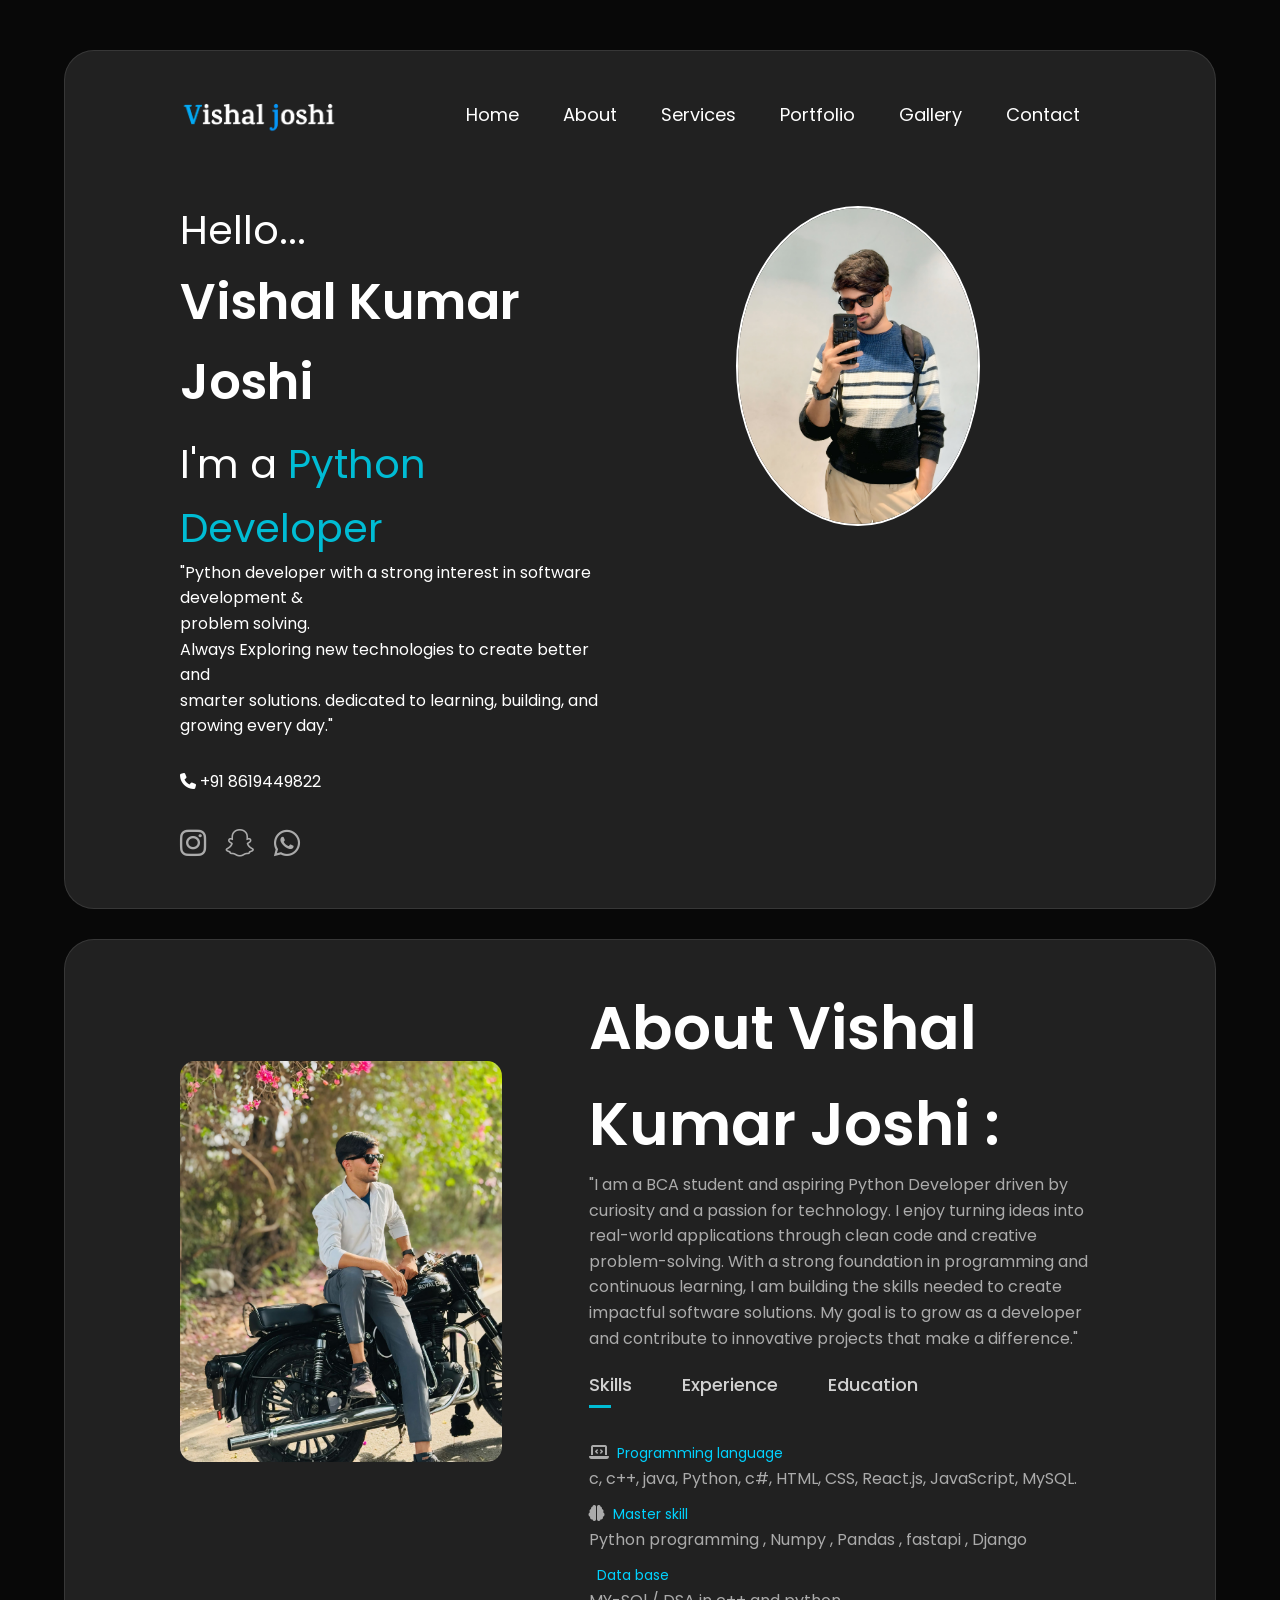
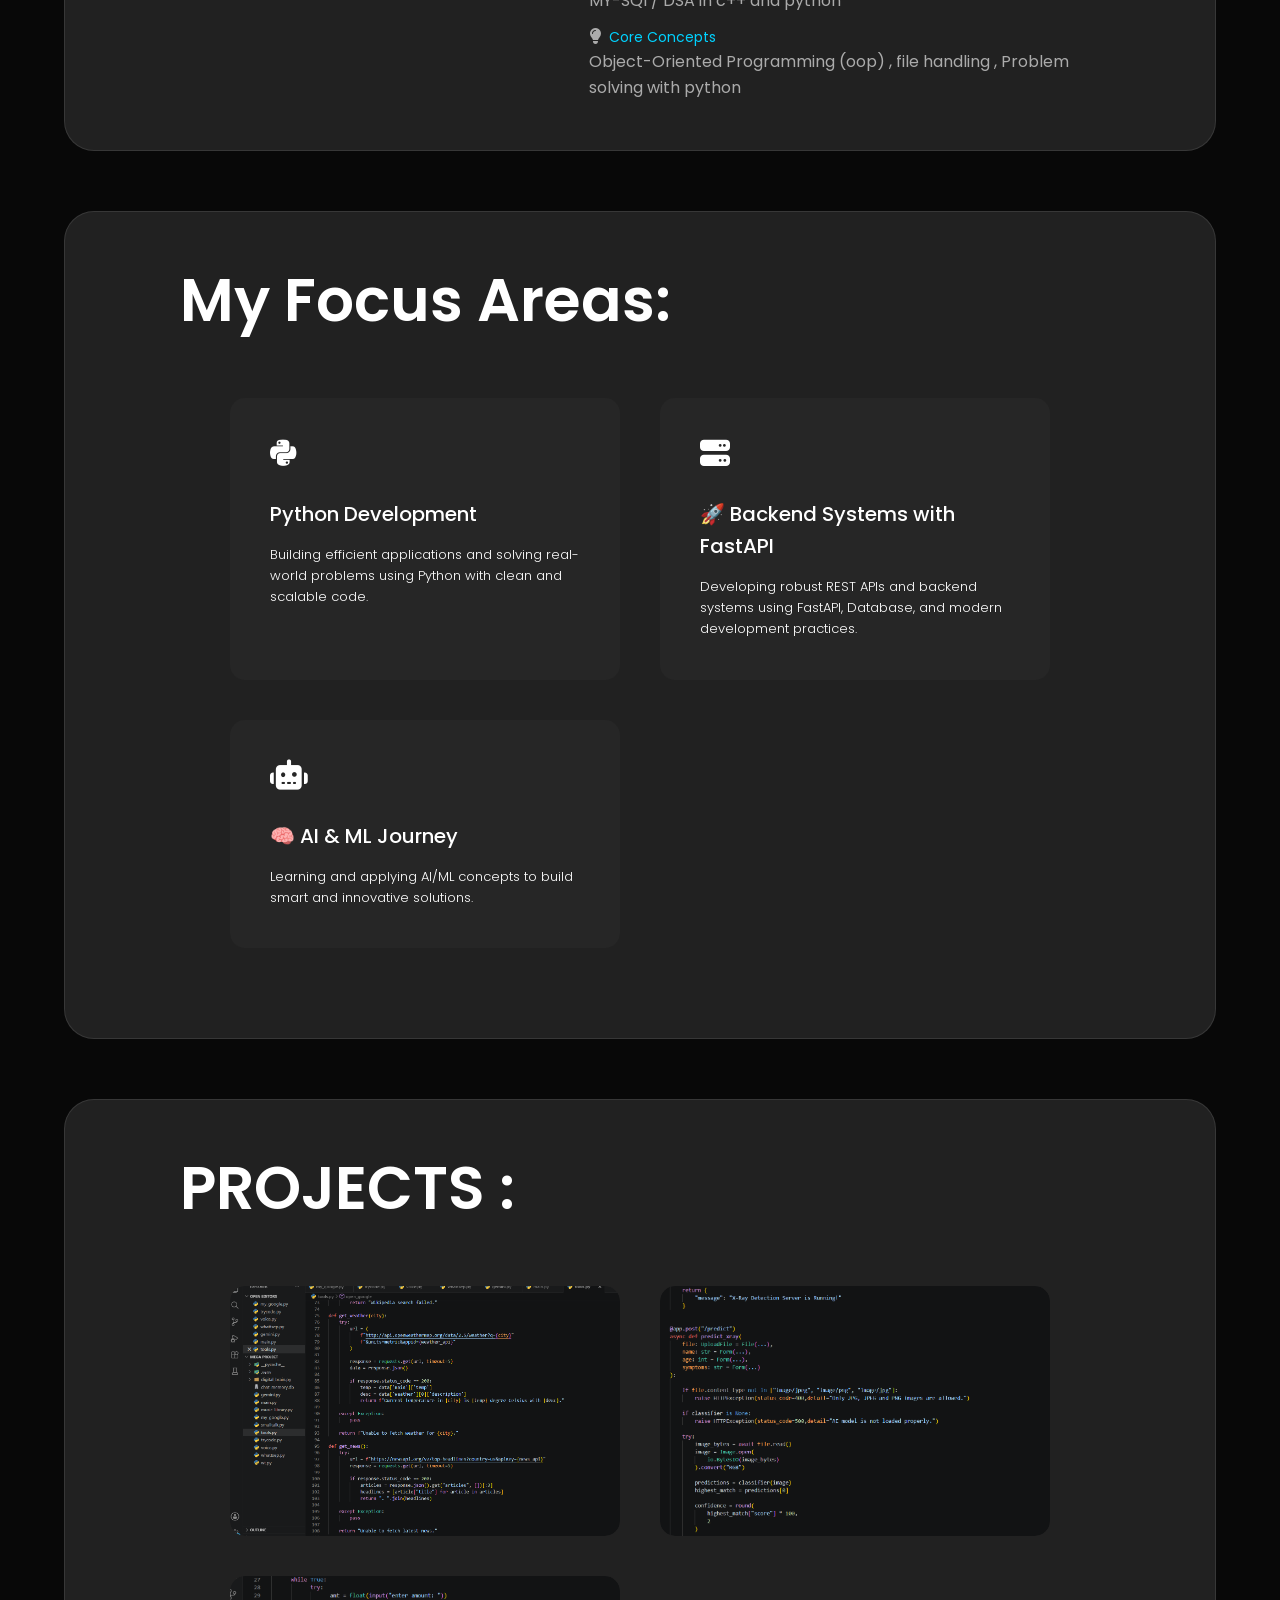
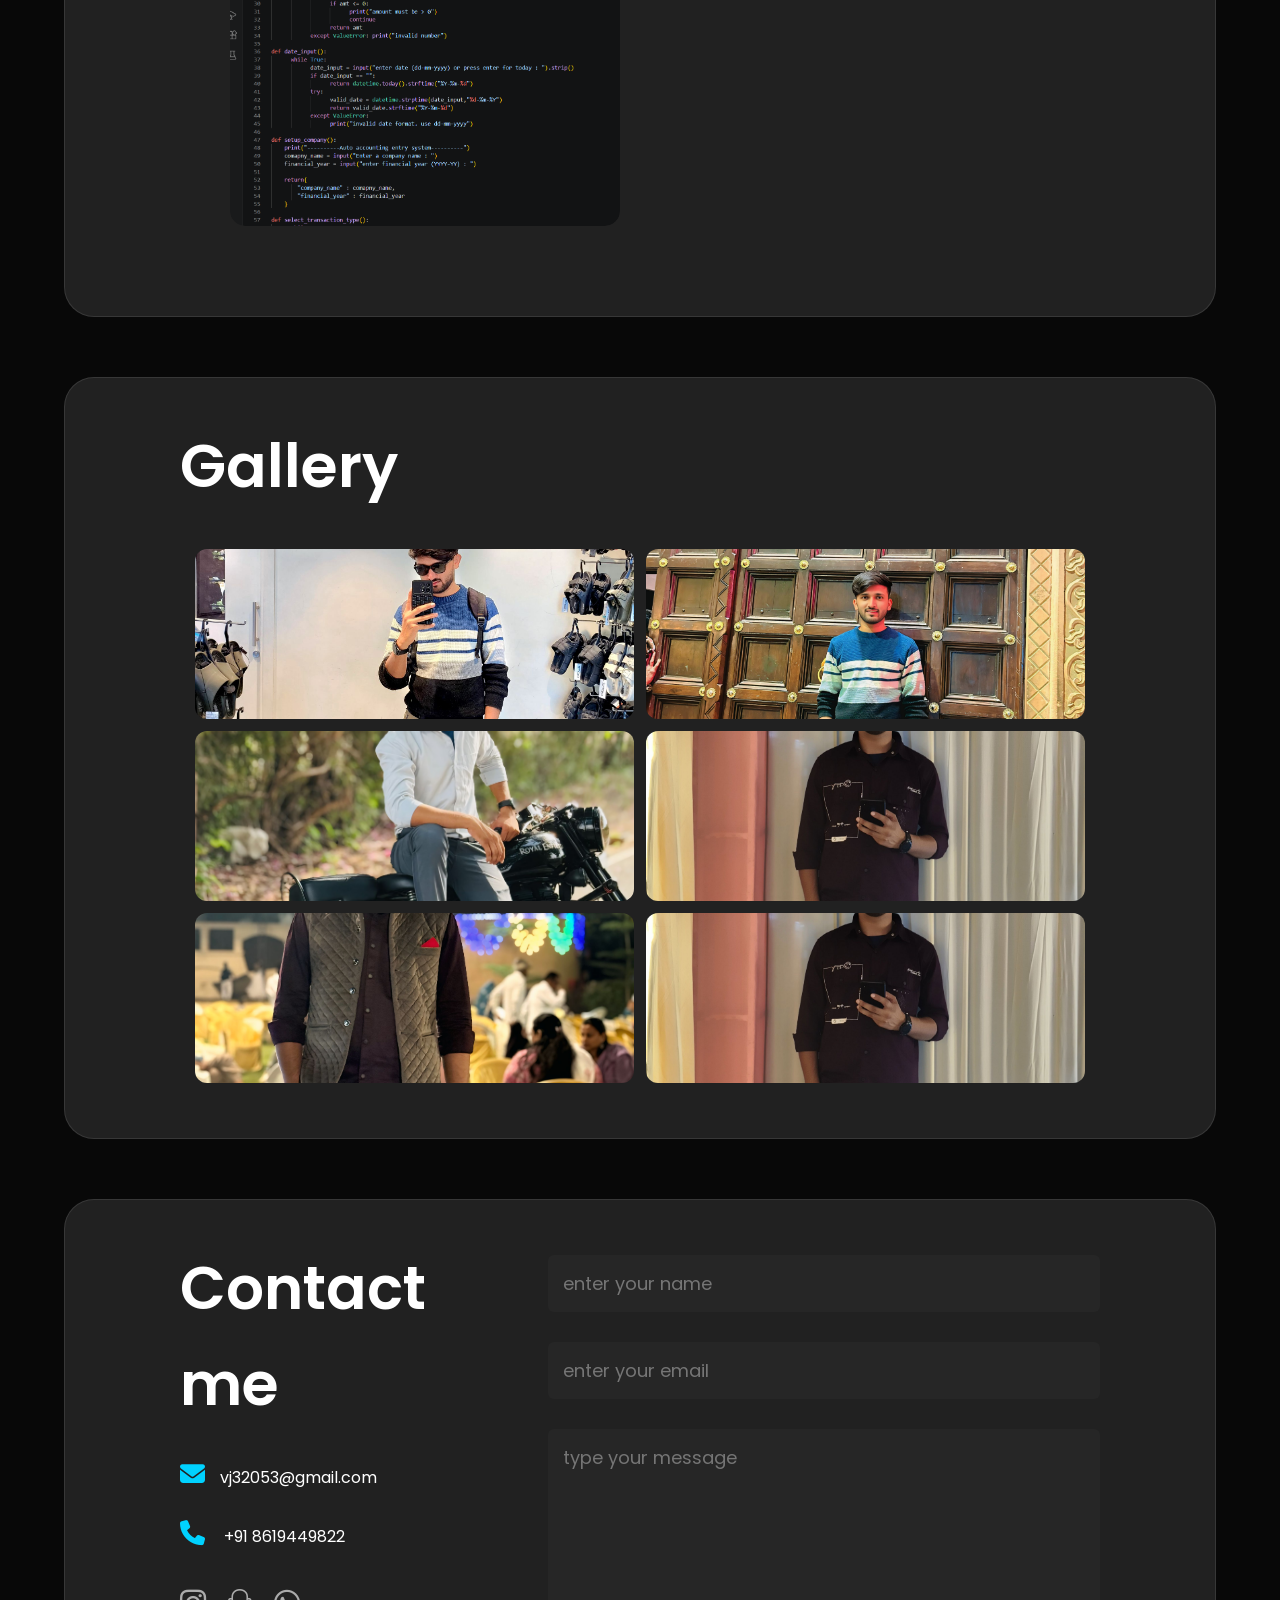
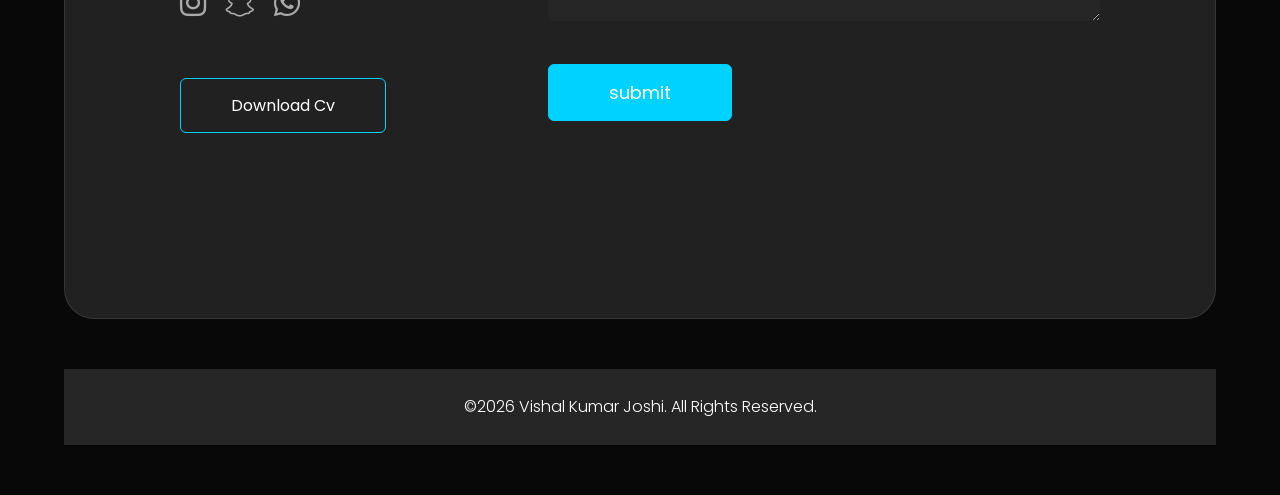
==== index.html @ 7593431d "Project ditails  improve" ====
<!DOCTYPE html>
<html lang="en">
<head>
    <meta charset="UTF-8">
    <meta name="viewport" content="width=device-width, initial-scale=1.0">
    <meta name="description" content="Vishal Kumar Joshi is a BCA student and Python Developer building projects with Python, FastAPI, databases and exploring AI/ML. Explore his portfolio, skills and projects.">
    <meta property="og:title" content="Vishal Kumar Joshi | Python Developer & AI/ML Enthusiast">
    <meta property="og:description" content="Explore Vishal Kumar Joshi's portfolio, projects, skills and journey as a Python Developer and AI/ML enthusiast.">
    <meta property="og:type" content="website">
    <meta name="robots" content="index, follow">
    <meta property="og:url" content="https://vishal-kumar-joshi.github.io/portfolio/">
    <meta property="og:image" content="https://vishal-kumar-joshi.github.io/portfolio/assets/vishal.jpg">
    <title>Vishal Kumar Joshi | Python Developer & AI/ML Enthusiast</title>
    <link rel="canonical" href="https://vishal-kumar-joshi.github.io/portfolio/">
    <link rel="stylesheet" href="style.css">
    <link href="https://fonts.googleapis.com/css2?family=Poppins:wght@500;600;700&family=Inter:wght@400;500&display=swap" rel="stylesheet">
    <link rel="stylesheet" href="https://cdnjs.cloudflare.com/ajax/libs/font-awesome/6.5.0/css/all.min.css">
    <script type="application/ld+json">
    {
      "@context": "https://schema.org",
      "@type": "Person",
      "name": "Vishal Kumar Joshi",
      "url": "https://vishal-kumar-joshi.github.io/portfolio/",
      "jobTitle": "Python Developer",
      "description": "BCA student and Python Developer exploring FastAPI, AI and Machine Learning."
    }
</script>

</head>
<body>
   <header id="header">
    <div class="container">
        <nav>
            <img src="assets/20260108_140149.png" alt="navbar-logo" class="logo">
            <ul class="sidemenu" id="sidemenu">
                <li><a href="#header" onclick="closeMenu()">Home</a></li>
                <li><a href="#about" onclick="closeMenu()">About</a></li>
                <li><a href="#services" onclick="closeMenu()">Services</a></li>
                <li><a href="#portfolio" onclick="closeMenu()">Portfolio</a></li>
                <li><a href="#gallery" onclick="closeMenu()">Gallery</a></li>
                <li><a href="#contact" onclick="closeMenu()">Contact</a></li>
                 <i class="fas fa-times close-icon" onclick="closeMenu()"></i>
            </ul>
            <i class="fas fa-bars menu-icon" onclick="openMenu()"></i>
           
        </nav>
    <div class="header-content">
        <div class="header-text">
            <h6>Hello...</h6>
            <h1>Vishal Kumar Joshi</h1>
            <h6>I'm a <span>Python Developer</span></h6>
            <p>"Python developer with a strong interest in software development & <br> problem solving.<br> 
                Always Exploring new technologies to create better and <br>smarter solutions. dedicated to learning, building, and growing every day."</p>
            <div class="social-icons">
                <p><i class="fa-solid fa-phone" aria-hidden="true"></i> +91 8619449822</p><br>
                     <a href="https://www.instagram.com/vishal_joshi_uthnol_09?igsh=MXd6MDZmZTY3MmpyOQ==" aria-label="Visit Vishal's Instagram">
                          <i class="fa-brands fa-instagram" aria-hidden="true"></i>
                     </a>
                     <a href="https://www.snapchat.com/add/vishal_joshi577?share_id=k21rmNCcHyQ&locale=en-IN" aria-label="Add Vishal on Snapchat">
                            <i class="fa-brands fa-snapchat" aria-hidden="true"></i>
                    </a>

                    <a href="https://wa.me/918619449822" aria-label="Message Vishal on WhatsApp">
                            <i class="fa-brands fa-whatsapp" aria-hidden="true"></i>
                    </a>
                </div>  
        </div>
        <div class="profile-photo">
             <img src="assets/vishal.jpg" alt="Vishal Kumar Joshi - Python Developer">
        </div>
    </div>
    
    </div>
   </header>


<!-- about section -->
<main>
 <div id="about">
    <div class="container">
        <div class="row">
            <div class="about-col-1">
                <img src="assets/1749144892959.jpg" alt="Vishal kumar joshi" >
            </div>
            <div class="about-col-2">
                <h2 class="sub-title">About Vishal Kumar Joshi : </h2>
                <p>"I am a BCA student and aspiring Python Developer driven by curiosity and a passion for technology. I enjoy turning ideas into real-world applications through clean code and creative problem-solving. With a strong foundation in programming and continuous learning, I am building the skills needed to create impactful software solutions. My goal is to grow as a developer and contribute to innovative projects that make a difference."</p>
                <div class="tab-titles">
                            <p class="tab-links active-link" onclick="opentab('skills', this)">Skills</p>
                            <p class="tab-links" onclick="opentab('experience', this)">Experience</p>
                            <p class="tab-links" onclick="opentab('education', this)">Education</p>
                </div>
                    <div class="tab-contents active-tab" id="skills">
                        <ul>
                            <li><i class="fa-solid fa-laptop-code"></i> &nbsp;<span>Programming language</span><br>c, c++, java, Python, c#, HTML, CSS, React.js, JavaScript, MySQL.</li>
                            <li><i class="fa-solid fa-brain"></i> &nbsp;<span>Master skill</span><br>Python programming , Numpy , Pandas , fastapi , Django </li>
                            <li><i class="fa-solid fa-Database"></i> &nbsp;<span>Data base</span><br>MY-SQl / DSA in c++ and python</li>
                            <li><i class="fa-solid fa-lightbulb"></i> &nbsp;<span>Core Concepts</span><br>Object-Oriented Programming (oop) , file handling , Problem solving with python</li>
                        </ul>
                    </div>
                    <div class="tab-contents" id="experience">
                        <ul>
                            <li><i class="fa-solid fa-graduation-cap"></i> &nbsp;<span>Fresher</span><br>As a student, I have built several personal projects including: <br><i class="fa-solid fa-caret-right"></i> voice assistant <br>
                                <i class="fa-solid fa-caret-right"></i> Atm system 
                                <br> <i class="fa-solid fa-caret-right"></i> to-do-list system 
                                <br><i class="fa-solid fa-caret-right"></i> pneumonia detection system 
                                <br><i class="fa-solid fa-caret-right"></i>  number chasing game 
                                <br><i class="fa-solid fa-caret-right"></i> sneak_water_gun_game 
                                <br><i class="fa-solid fa-caret-right"></i> monthly expenses calculate system 
                                <br><i class="fa-solid fa-caret-right"></i> Auto Business Accounting System 
                                <br>and more.</li>
                        </ul>
                    </div>
                    <div class="tab-contents" id="education">
                        <ul>
                            <li><i class="fa-solid fa-user-graduate"></i>&nbsp;<span>12th</span><br>Rajasthan Board of Secondary Education, ajmer</li>
                            <li><i class="fa-solid fa-graduation-cap"></i> &nbsp;<span>Graduation</span><br>Mohanlal sukhadiya university, Udaipur</li>
                            <li><i class="fa-solid fa-medal"></i> &nbsp;<span>Rajasthan State Certificate in Information Technology</span><br>vardhman mahaveer open university, Cota</li>
                        </ul>
                    </div>
            </div>
        </div>
    </div>
 </div>

 <!-- services section -->

 <div id="services">
    <div class="container">
        <h2 class="sub-title">My Focus Areas: </h2>
        <div class="services-list">
            <div>
                <i class="fa-brands fa-python"></i>
                <h2>Python Development</h2>
                <p>
                   Building efficient applications and solving real-world problems using Python with clean and scalable code.
                </p>
            </div>
             <div>
                <i class="fa-solid fa-server"></i>
                <h2>🚀 Backend Systems with FastAPI</h2>
                <p>
                   Developing robust REST APIs and backend systems using FastAPI, Database, and modern development practices.
                </p>
            </div>
            <div>
                <i class="fa-solid fa-robot"></i>
                <h2>🧠 AI & ML Journey</h2>
                <p>
                  Learning and applying AI/ML concepts to build smart and innovative solutions.
                </p>
            </div>

        </div>
    </div>
 </div>


 <!-- portfolio section -->
  <div id="portfolio">
    <div class="container">
        <h2 class="sub-title">PROJECTS : </h2>
        <div class="worklist">
            <div class="work">
                <img src="assets/python-voice-assistent-project.png" alt="Vishal Kumar Joshi Python voice assistant project">
                <div class="layer">
                    <h3>Voice Assistant</h3>
                    <p>A smart Python assistant that uses voice commands,TTS, and automation to control tasks.<br>for more Info. contact me.</p>
                    <a href="#contact"><i class="fa-solid fa-external-link-alt"></i></a>
                </div>
            </div>
            <div class="work">
                <img src="assets/pneumonia detection system.png" alt="Vishal Kumar Joshi Python pneumonia detection system project">
                <div class="layer">
                    <h3>pneumonia detection system</h3>
                    <p>Backend:Python,FastAPI,SQL and Hugging Face Transformers etc.<br>for more Info. contact me.</p>
                    <a href="#contact"><i class="fa-solid fa-external-link-alt"></i></a>
                </div>
            </div>
             <div class="work">
                <img src="assets/auto-accounting-project.png" alt="Vishal Kumar Joshi Python AUTO-ACCOUNTING project" >
                <div class="layer">
                    <h3>AUTO-ACCOUNTING</h3>
                    <p>using core python concepts and logic project based on Tally ERP 9 <br>for more info. contact me.</p>
                    <a href="#contact"><i class="fa-solid fa-external-link-alt"></i></a>
                </div>
            </div>
        </div>
    </div>
  </div>

  <!-- gallery section -->

 <div id="gallery">
    <div class="container gallery-container swiper">
        <h2 class="sub-title">Gallery</h2>
         <div class="photo-section">
            <div class="photo-grid">
                <img src="assets/1741261045578.jpg" alt="Vishal Kumar Joshi personal photo 1" onclick="openImg(this.src, 0)" loading="lazy">
                <img src="assets/1741543789083.jpg" alt="Vishal Kumar Joshi personal photo 2" onclick="openImg(this.src, 1)" loading="lazy">
                <img src="assets/1749144892959.jpg" alt="Vishal Kumar Joshi personal photo 3" onclick="openImg(this.src, 2)" loading="lazy">
                <img src="assets/vi.jpg" alt="Vishal Kumar Joshi personal photo 4" onclick="openImg(this.src, 3)" loading="lazy">
                <img src="assets/v.jpg" alt="Vishal Kumar Joshi personal photo 5" onclick="openImg(this.src, 4)" loading="lazy">
                <img src="assets/vi.jpg" alt="Vishal Kumar Joshi personal photo 6" onclick="openImg(this.src, 5)" loading="lazy">
            </div>
            </div>
        <div class="fullscreen" id="fullscreen">
            <span class="close" onclick="closeImg()">&times;</span>
            <button class="prev" onclick="changeSlide(-1)">&#10094;</button>
            <img id="fullImg" alt="Fullscreen view of selected image">
            <button class="next" onclick="changeSlide(1)">&#10095;</button>
        </div> 
    </div>
 </div>

  <!-- contact section -->

  <div id="contact">
    <div class="container">
        <div class="row">
            <div class="contact-left">
                <h2 class="sub-title">Contact me</h2>
                <p><i class="fa-solid fa-envelope" aria-hidden="true"></i>vj32053@gmail.com</p>
                <p><i class="fa-solid fa-phone" aria-hidden="true"></i> +91 8619449822</p>
                <div class="social-icons">
                     <a href="https://www.instagram.com/vishal_joshi_uthnol?igsh=MXd6MDZmZTY3MmpyOQ==" aria-label="Visit Vishal's Instagram">
                          <i class="fa-brands fa-instagram" aria-hidden="true"></i>
                     </a>
                     <a href="https://www.snapchat.com/add/vishal_joshi577?share_id=k21rmNCcHyQ&locale=en-IN" aria-label="Add Vishal on Snapchat">
                            <i class="fa-brands fa-snapchat" aria-hidden="true"></i>
                    </a>

                    <a href="https://wa.me/918619449822" aria-label="Message Vishal on WhatsApp">
                            <i class="fa-brands fa-whatsapp" aria-hidden="true"></i>
                    </a>
                </div>
                <a href="assets/Professional Modern CV Resume (1).pdf" download class="btn btn2">Download Cv</a>
            </div>
            <div class="contact-right">
                <form  name="submit-to-google-sheet">
                    <input type="text" name="Name" placeholder="enter your name" required>
                    <input type="email" name="email" placeholder="enter your email" required>
                    <textarea name="Message" rows="6" placeholder="type your message"></textarea>
                    <button type="submit" class="btn btn2 btn3">submit</button>
                </form>
                <span id="msg"></span>
            </div>
        </div>
    </div>
  </div>
</main>
  <footer>
    <div class="copyright">
        <p>&copy;2026 Vishal Kumar Joshi. All Rights Reserved.</p>
    </div>
  </footer>


<script>
  const scriptURL = 'https://script.google.com/macros/s/AKfycbyiBKbfKtVwu5-pGRyu98BmJfMGctdZgOAxI4N7i6xMr_3VsCr0DC7HXGh-7b1gw-MGcw/exec'
  const form = document.forms['submit-to-google-sheet']
  const msg = document.getElementById("msg")

  form.addEventListener('submit', e => {
    e.preventDefault()
    fetch(scriptURL, { method: 'POST', body: new FormData(form)})
      .then(response => {
        msg.innerHTML = "Message sent successfully"
        setTimeout(function(){
            msg.innerHTML = ""
        },5000)
        form.reset()
      })
      .catch(error => console.error('Error!', error.message))
  })
</script>



 <script>
    var tablinks = document.getElementsByClassName("tab-links");
    var tabcontents = document.getElementsByClassName("tab-contents");

    function opentab(tabname, element)
    {
        for (let tablink of tablinks)
        {
            tablink.classList.remove("active-link");
        }
        for (let tabcontent of tabcontents){
            tabcontent.classList.remove("active-tab");
        }
        element.classList.add("active-link");
        document.getElementById(tabname).classList.add("active-tab");
    }
</script>  


<script>
const images = document.querySelectorAll('.photo-grid img');
let currentIndex = 0;
function openImg(src , index)
{
   const modal = document.getElementById('fullscreen');
   const modalImg = document.getElementById('fullImg');
   modal.classList.add('active');
   modalImg.src = src;
   currentIndex = index;
}

function closeImg(){
    const modal = document.getElementById('fullscreen');
    modal.classList.remove('active');
}

window.onclick = function(event){
    const modal = this.document.getElementById('fullscreen');
    if (event.target == modal)
    {
        closeImg();
    }
}


function changeSlide(direction) {
    currentIndex = (currentIndex + direction + images.length) % images.length; // इंडेक्स अपडेट करें
    document.getElementById('fullImg').src = images[currentIndex].src; // नई फोटो सेट करें
}

</script>

<script>
const sidemenu = document.getElementById("sidemenu");

function openMenu(){
    sidemenu.style.right = "0";
}

function closeMenu(){
    sidemenu.style.right = "-250px";
}
</script>

</body>
</html>
---- style.css ----
*{
    margin: 0;
    padding: 0;
    box-sizing: border-box;
    font-family: 'Poppins', 'Inter', sans-serif;
}

html{
    scroll-behavior: smooth;
}


body{
    margin: 0;
    background: #080808;
    color: #fff;
    line-height: 1.6;
    padding: 50px 5%;
}

.container{
    padding: 40px 10%;
    margin: auto;
    position: relative;
    background: rgba(255, 255, 255, .1);
    border: 1px solid rgba(255, 255, 255, .1);
    border-radius: 30px;
    min-height: 80vh;

   
}


nav{
    display: flex;
    align-items: center;
    justify-content: space-between;
    flex-wrap: wrap;
    z-index: 100;
    border-bottom: 2px solid transparent;
   
}

.logo{
    width: 160px;
    max-width: 100%;
}

nav ul li{
    display: inline-block;
    list-style: none;
    margin: 10px 20px;
}

nav ul li a {
    color: white;
    text-decoration: none;
    font-size: 18px;
    position: relative;
}

nav ul li a::after{
    content: '';
    width: 0;
    height: 3px;
    background: #00bcd4;
    position: absolute;
    left: 0;
    bottom: -6px;
    transition: all 0.5s ease;
}

nav ul li a:hover::after{
    width: 100%;
}


.header-text{
    margin-top: 5%;
    
}

.header-text h6{
    font-size: 40px;
    margin-top: 10px;
    font-weight: 400;
}

.header-text h1{
    font-size: 50px;
    font-weight: 600;
    
}

.header-text h6 span{
    color: #00bcd4;
}


.header-content{
    display: flex;
}

.header-content .profile-photo{
    position: relative;
    width: min(25vw, 350px);
    height: min(25vw, 350px);
    border: 2px solid #fff;
    border-radius: 50%;
    overflow: hidden;
    margin: 7% 120px;
   
}

.header-content .profile-photo img{
    width: 100%;
    height: 100%;
    object-fit: cover;
    overflow: hidden;
    
}


/* about section */

#about{
    padding: 30px 0;
    color: #ababab;
}

.row{
    display: flex;
    justify-content: space-between;
    flex-wrap: wrap;
}

.about-col-1{
    flex-basis: 35%;
}

.about-col-1 img{
    width: 100%;
    border-radius: 15px;
    margin-top: 25%;
}

.about-col-2{
    flex-basis: 55%;
    margin-right: 5px;
}

.sub-title{
    font-size: 60px;
    font-weight: 600;
    color: #fff;
}

.tab-titles{
    display: flex;
    margin: 20px 0 40px;
    color: #d1d1d1;
}

.tab-links{
    margin-right: 50px;
    font-size: 18px;
    font-weight: 500;
    cursor: pointer;
    position: relative;
}


.tab-links::after{
    content: '';
    width: 0;
    height: 3px;
    background: #00bcd4;
    position: absolute;
    left: 0;
    bottom: -8px;
    transition: 0.5s;
}

.tab-links.active-link::after{
    width: 50%;
}

.tab-contents ul li{
    list-style: none;
    margin: 10px 0;
}

.tab-contents ul li span{
    color: #00d2ff;
    font-size: 14px;
}

.tab-contents{
    display: none;

}

.tab-contents.active-tab{
    display: block;
}


/* services section */

#services{
    padding: 30px 0;
}

.services-list{
    display: grid;
    grid-template-columns: repeat(auto-fit,minmax(250px, 1fr));
    grid-gap: 40px;
    margin: 50px;
}

.services-list div{
    background: #262626;
    padding: 40px;
    font-size: 13px;
    font-weight: 300;
    border-radius: 15px;
    transition: background 0.5s, transform 0.5s;
}

.services-list div i{
    font-size: 30px;
    margin-bottom: 30px;
}

.services-list div h2{
    font-size: 20px;
    font-weight: 500;
    margin-bottom: 15px;
}

.services-list div:hover{
    background: #00bcd4;
    transform: translateY(-10px);

}

/* portfolio section */

#portfolio{
    padding: 30px 0;
}

.worklist{
    display: grid;
    grid-template-columns: repeat(auto-fit,minmax(250px, 1fr));
    grid-gap: 40px;
    margin: 50px;
}

.work{
    border-radius: 15px;
    position: relative;
    overflow: hidden;
}

.work img{
    width: 100%;
    border-radius: 15px;
    display: block;
    height: 250px;
    object-fit: cover;
    transition: transform 0.5s;
}

.layer{
    width: 100%;
    height: 0;
    background: linear-gradient(rgba(0,0,0,0.1), #00bcd4);
    border-radius: 15px;
    position: absolute;
    left: 0;
    bottom: 0;
    overflow: hidden;
    display: flex;
    align-items: center;
    justify-content: center;
    flex-direction: column;
    padding: 0 40px;
    text-align: center;
    font-size: 14px;
    transition: height 0.5s;

}

.layer h3{
    font-weight: 500;
    margin-bottom: 10px;
}

.layer a{
    margin-top: 20px;
    color: #00d2ff;
    text-decoration: none;
    font-size: 18px;
    line-height: 60px;
    background: #fff;
    width: 60px;
    height: 60px;
    border-radius: 50%;
    text-align: center;
}

.work:hover img{
    transform: scale(1.1);
}

.work:hover .layer{
    height: 100%;
}

.btn{
    display: block;
    margin: 50px auto;
    width: fit-content;
    border: 1px solid #00d2ff;
    padding: 14px 50px;
    border-radius: 6px;
    text-decoration: none;
    color: #fff;
    transition: background 0.5s;
}

.btn:hover{
    background: #00d2ff;
}


/* gallery section */

#gallery{
     padding: 30px 0;
}

.photo-section {
    padding: 15px;
    margin-top: 20px; /* Adjust spacing */
}


.photo-grid {
    display: grid;
    grid-template-columns: repeat(2, 1fr);
    gap: 12px;
}

.photo-grid img {
    width: 100%;
    height: 170px;
    object-fit: cover;
    border-radius: 12px;
    cursor: pointer;
    transition: transform 0.3s ease, box-shadow 0.3s ease; /* Smooth hover */
}

.photo-grid img:hover {
    transform: scale(1.03);
    box-shadow: 0 4px 10px rgba(0, 0, 0, 0.3);
}

.fullscreen {
    display: none;
    position: fixed;
    inset: 0;
    background: rgba(0, 0, 0, 0.9); /* Darkened for better visibility */
    justify-content: center;
    align-items: center;
    z-index: 999;
    transition: opacity 0.3s ease; /* Smooth fade */
}

.fullscreen.active {
    display: flex;
}

.fullscreen img {
    max-width: 90%;
    max-height: 90%;
    border-radius: 8px;
    box-shadow: 0 10px 30px rgba(0, 0, 0, 0.5); /* Add depth */
}

.close {
    position: absolute;
    top: 20px;
    right: 25px;
    color: white;
    font-size: 35px;
    cursor: pointer;
    transition: color 0.3s ease;
}

.close:hover {
    color: #ff6b6b; /* Subtle color change on hover */
}


.prev,
.next{
    position: absolute;
    top: 50%;
    transform: translateY(-50%);
    background: rgba(255,255,255,.15);
    border: none;
    color: white;
    font-size: 28px;
    padding: 10px 15px;
    cursor: pointer;
    border-radius: 8px;
}

.prev{
    left: 20px;
}

.next{
    right: 20px;
}

.prev:hover,
.next:hover{
    background: rgba(255,255,255,.3);
}

/* contact section */

#contact{
    padding: 30px 0;
}

.contact-left{
    flex-basis: 35%;
}

.contact-right{
    flex-basis: 60%;
}

.contact-left p{
    margin-top: 30px;
}

.contact-left p i{
    color: #00d2ff;
    margin-right: 15px;
    font-size: 25px;
}

.social-icons{
    margin-top: 30px;
}

.social-icons a{
    text-decoration: none;
    font-size: 30px;
    margin-right: 15px;
    color: #ababab;
    display: inline-block;
    transition: transform 0.5s;
}

.social-icons a:hover{
    color: #00d2ff;
    transform: rotateY(-5px);
}

.btn.btn2{
    display: inline-block;
}

.btn.btn2.btn3{
    background: #00d2ff;
    padding: 14px 60px;
    font-size: 18px;
    margin-top: 20px;
    cursor: pointer;
}

.contact-right form{
    width: 100%;
}

form input, form textarea{
    width: 100%;
    border: 0;
    outline: none;
    background: #262626;
    padding: 15px;
    margin: 15px 0;
    color: #fff;
    font-size: 18px;
    border-radius: 6px;
}


.copyright{
    width: 100%;
    text-align: center;
    padding: 25px 0;
    background: #262626;
    font-weight: 300;
    margin-top: 20px;
}

.menu-icon,
.close-icon{
    display: none;
    font-size: 28px;
    cursor: pointer;
}

@media (max-width: 768px){

    body{
        padding: 20px;
    }

    .container{
        padding: 25px;
    }

    nav{
    flex-direction: row;
    justify-content: space-between;
    align-items: center;
}

    nav ul li{
        margin: 8px;
    }

    .header-content{
        flex-direction: column-reverse;
        align-items: center;
        text-align: center;
    }

    .profile-photo{
        width: 250px !important;
        height: 250px !important;
        margin: 20px 0 !important;
    }

    .header-text h1{
        font-size: 38px;
    }

    .header-text h6{
        font-size: 24px;
    }

    .sub-title{
        font-size: 40px;
    }

    .row{
        flex-direction: column;
        gap: 30px;
    }

    .about-col-1,
    .about-col-2,
    .contact-left,
    .contact-right{
        flex-basis: 100%;
    }

    .services-list,
    .worklist{
        margin: 30px 0;
    }

    .photo-grid{
        grid-template-columns: 1fr;
    }

    .tab-titles{
        flex-wrap: wrap;
        gap: 15px;
    }

    .menu-icon{
        display: block;
       
    }

    .close-icon{
        display: block;
    }

    .sidemenu{
        position: fixed;
        top: 0;
        right: -250px;
        width: 250px;
        height: 100vh;
        background: #00bcd4;
        padding-top: 80px;
        z-index: 999;
        transition: right 0.5s;
    }

    .sidemenu li{
        display: block;
        margin: 25px;
    }

    .close-icon{
        display: block;
        position: absolute;
        top: 25px;
        left: 25px;
    }
}

@media (min-width: 769px){

    .menu-icon,
    .close-icon{
        display: none !important;
    }

    .sidemenu{
        position: static;
        width: auto;
        height: auto;
        background: transparent;
        padding-top: 0;
    }
}
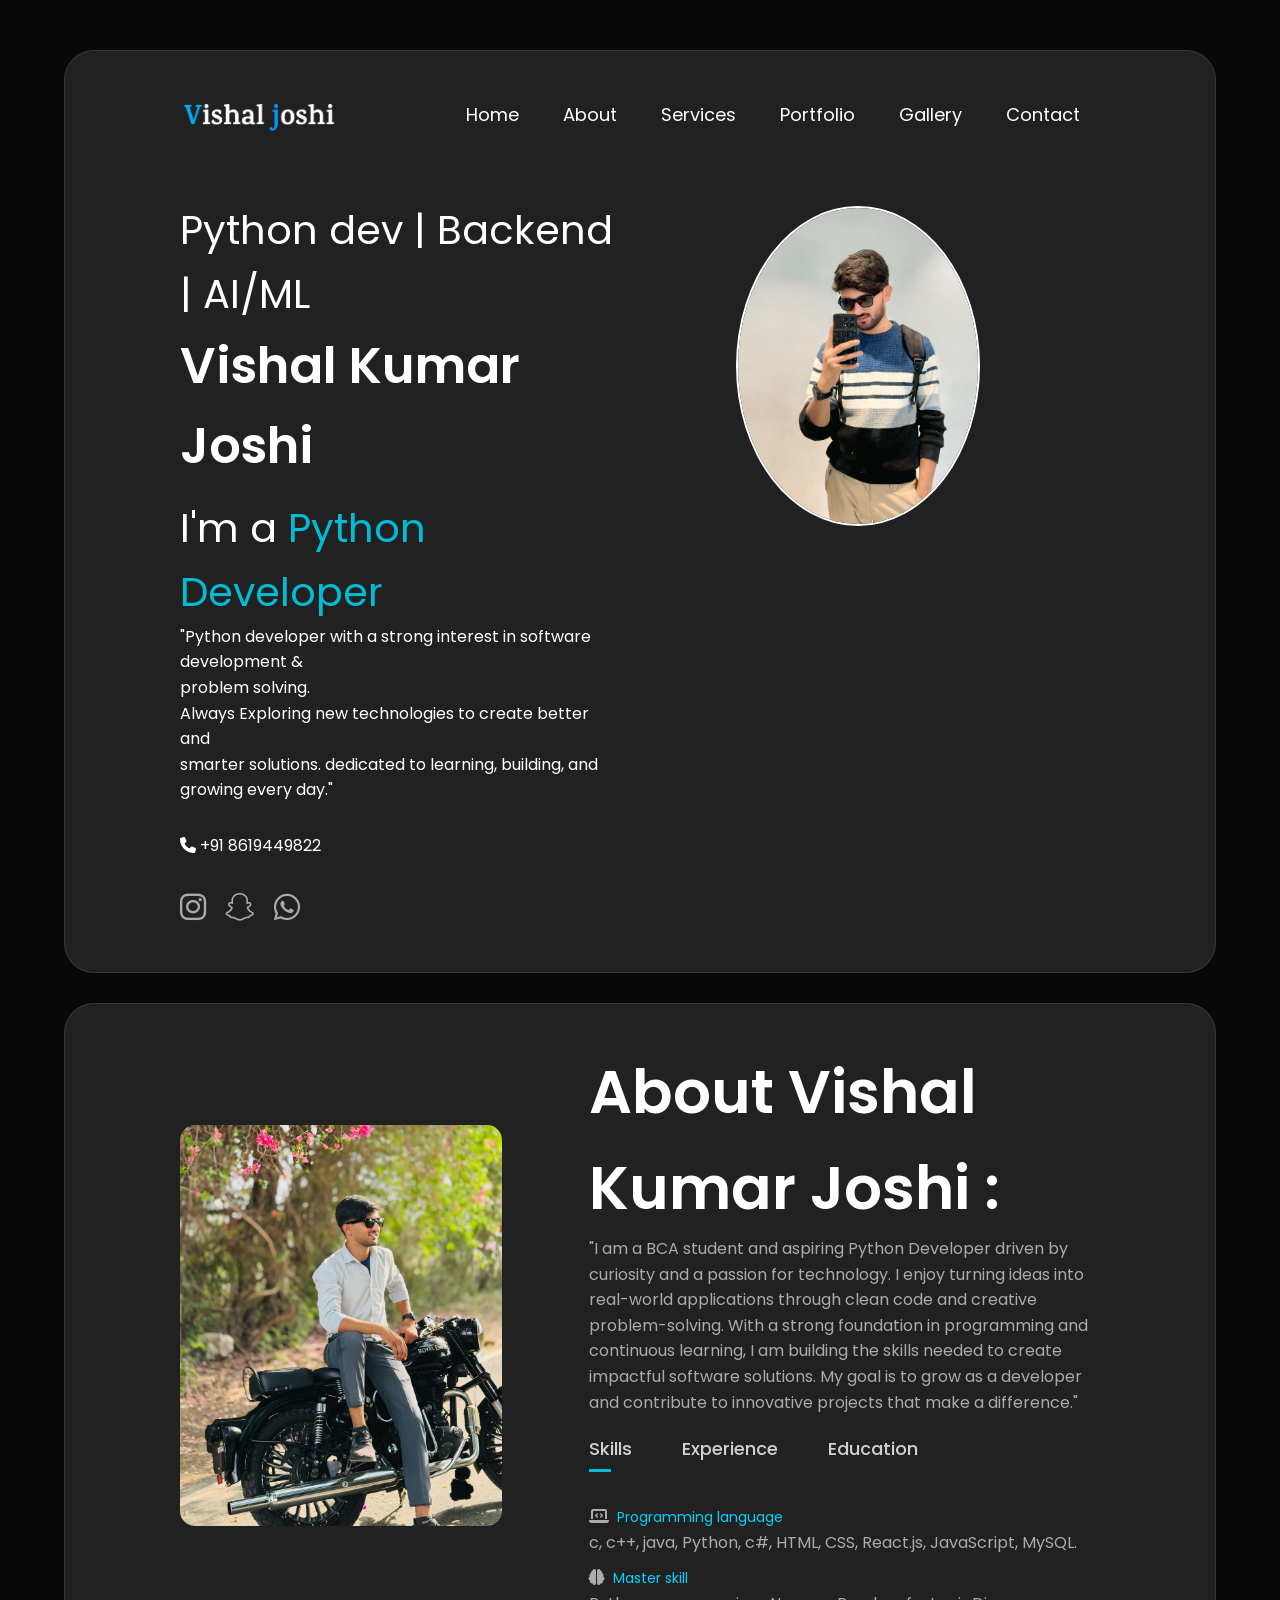
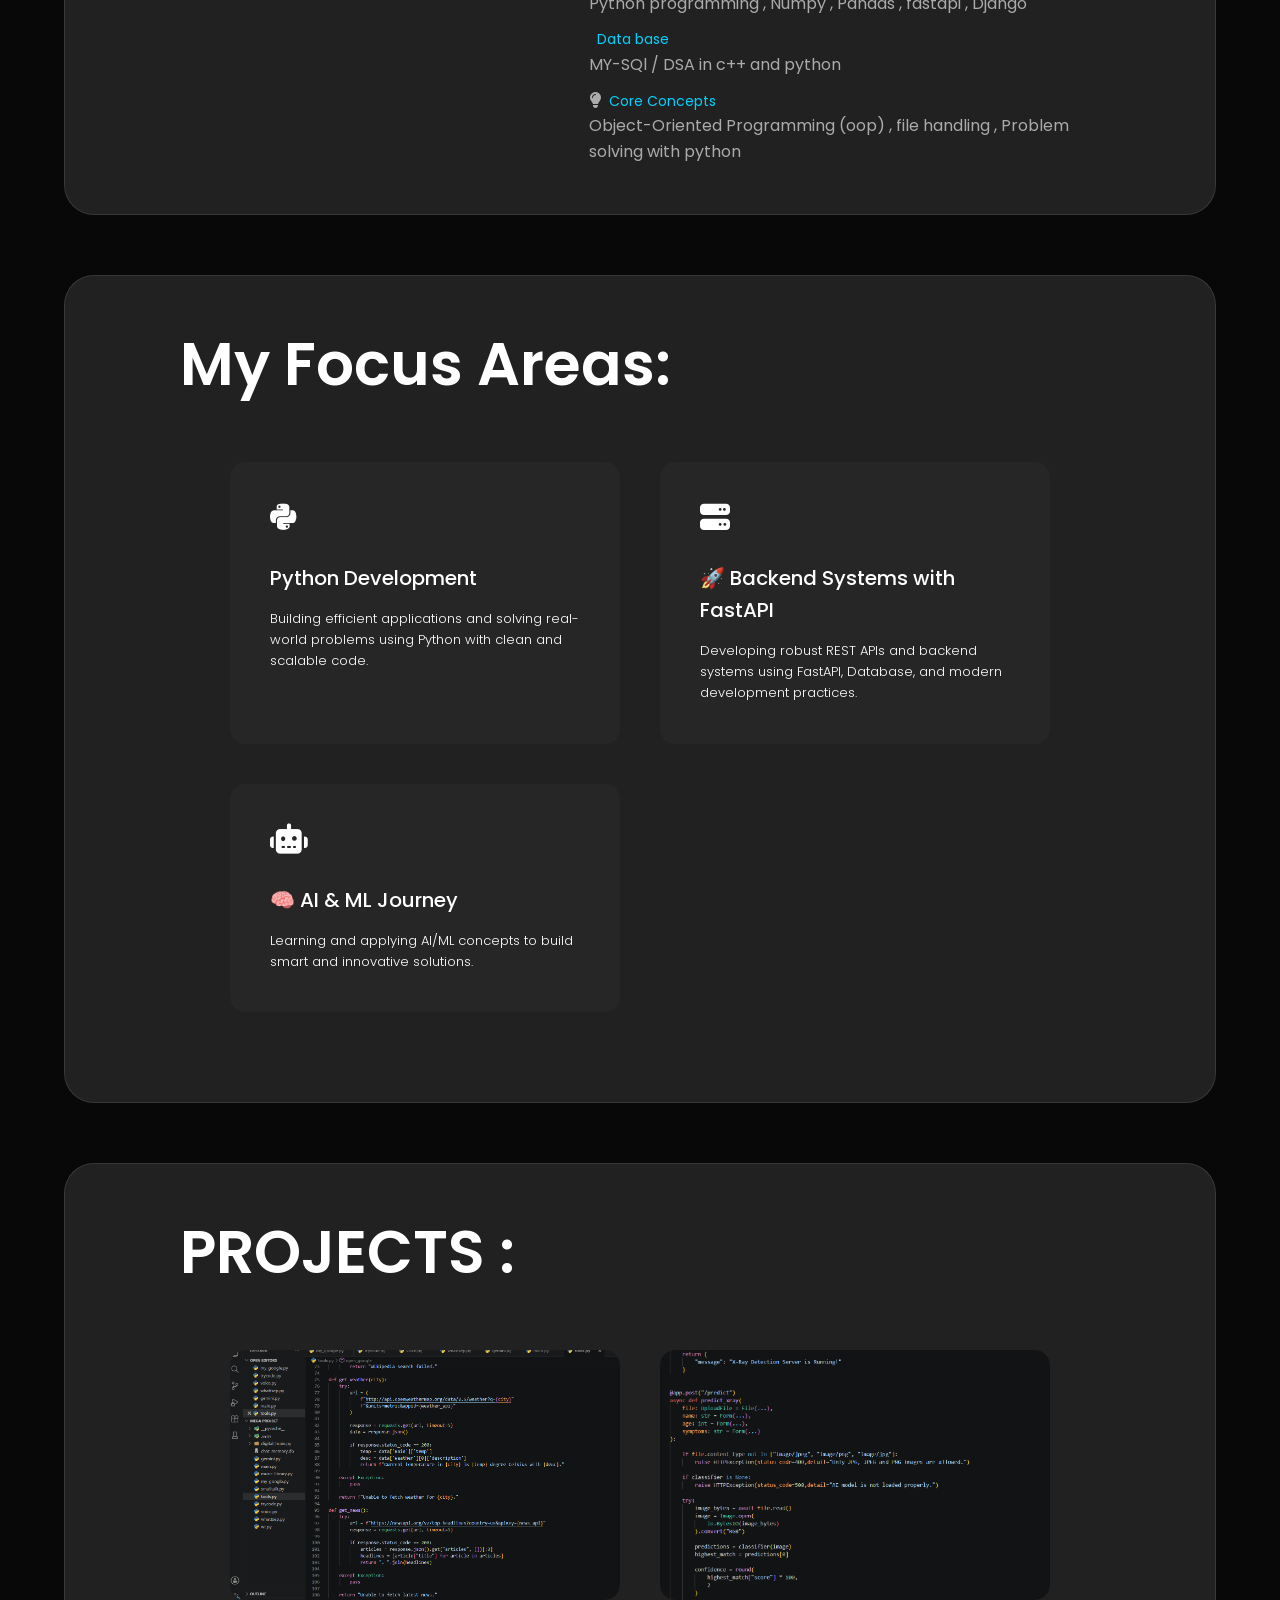
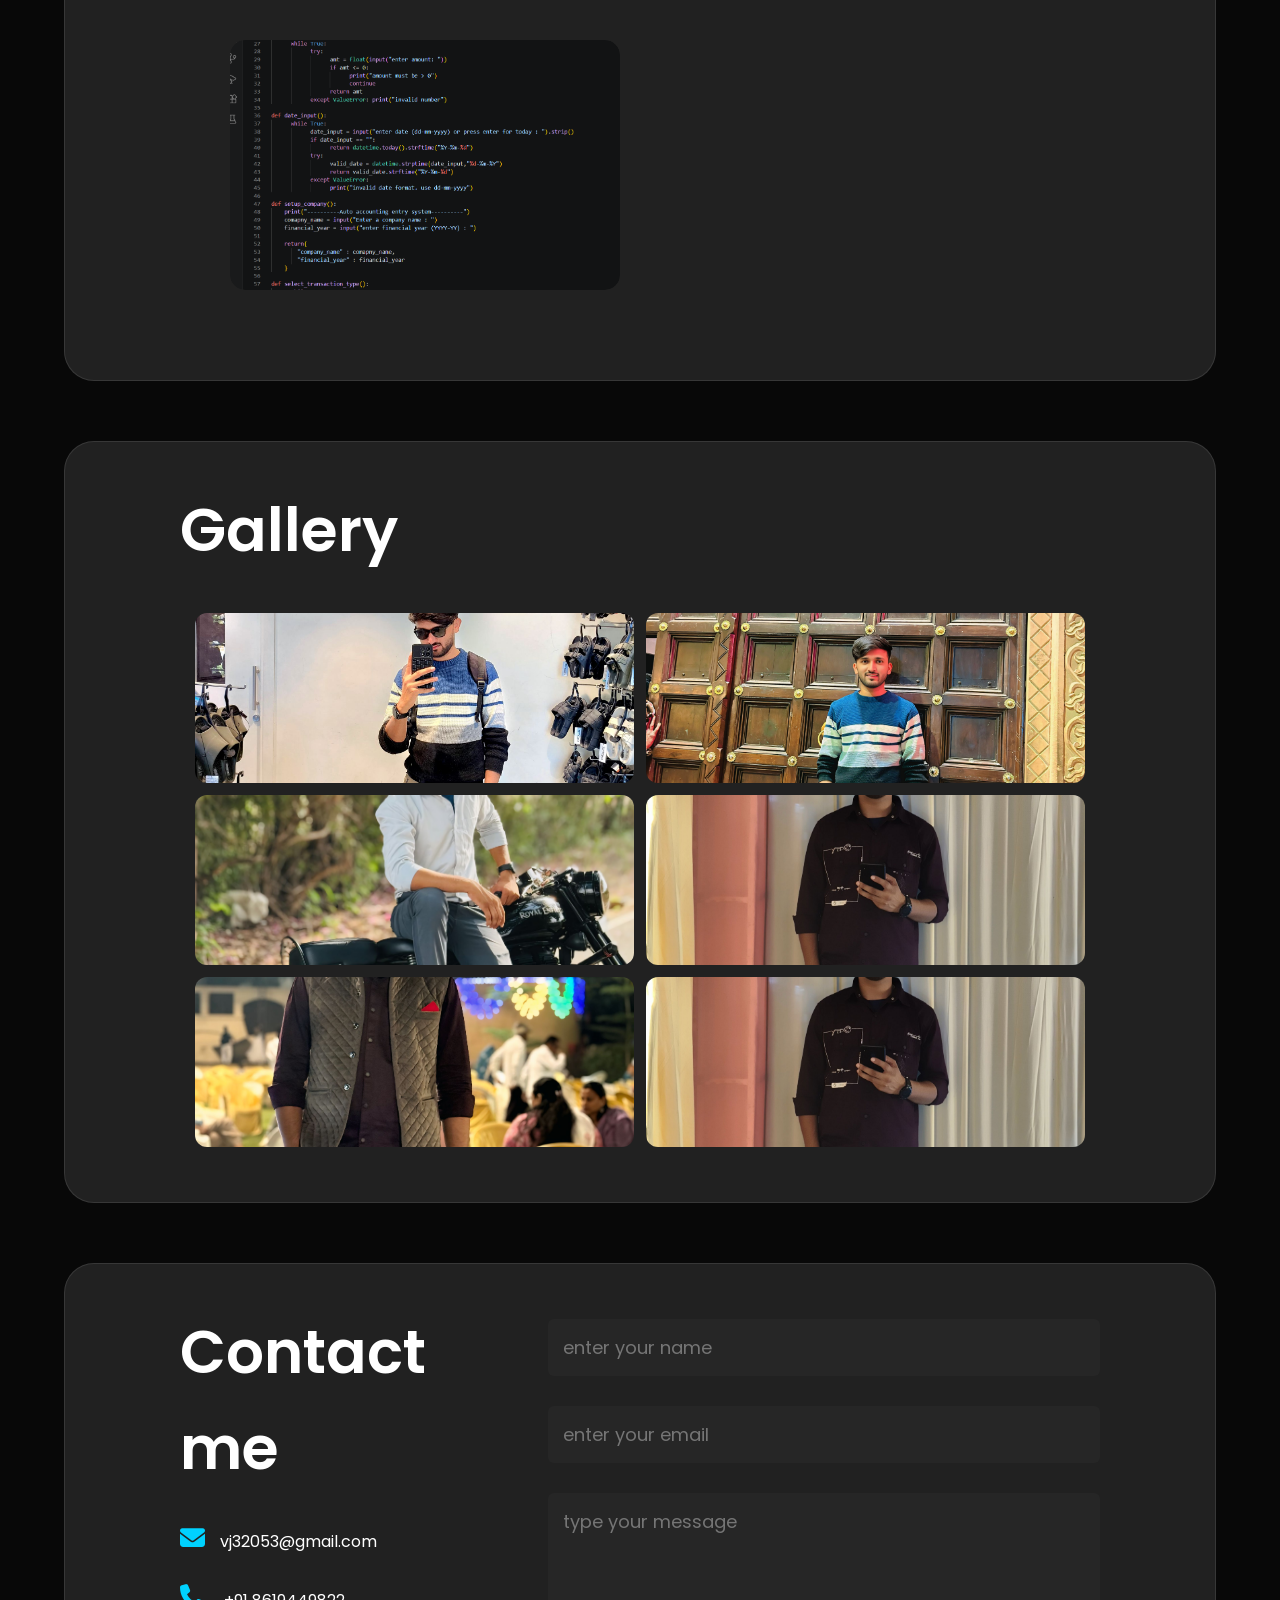
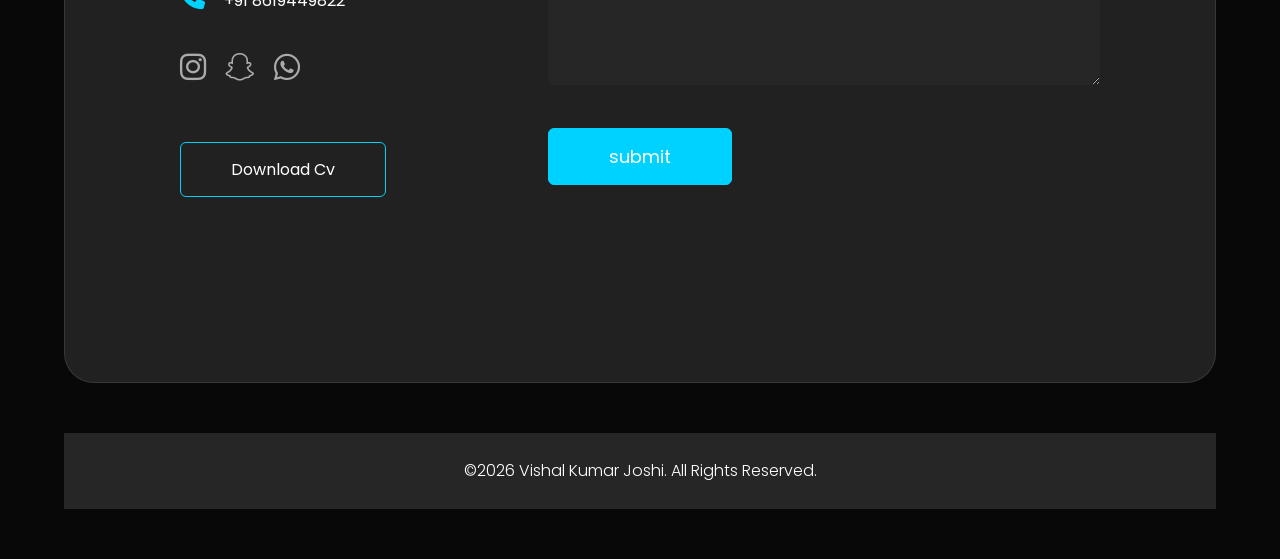
==== commit 52b54667: "update profile keywords" ====
--- a/index.html
+++ b/index.html
@@ -46,14 +46,14 @@
         </nav>
     <div class="header-content">
         <div class="header-text">
-            <h6>Hello...</h6>
+            <h6>Python dev | Backend | AI/ML</h6>
             <h1>Vishal Kumar Joshi</h1>
             <h6>I'm a <span>Python Developer</span></h6>
             <p>"Python developer with a strong interest in software development & <br> problem solving.<br> 
                 Always Exploring new technologies to create better and <br>smarter solutions. dedicated to learning, building, and growing every day."</p>
             <div class="social-icons">
                 <p><i class="fa-solid fa-phone" aria-hidden="true"></i> +91 8619449822</p><br>
-                     <a href="https://www.instagram.com/vishal_joshi_uthnol_09?igsh=MXd6MDZmZTY3MmpyOQ==" aria-label="Visit Vishal's Instagram">
+                     <a href="https://www.instagram.com/vishal_joshi_uthnol?igsh=MXd6MDZmZTY3MmpyOQ==" aria-label="Visit Vishal's Instagram">
                           <i class="fa-brands fa-instagram" aria-hidden="true"></i>
                      </a>
                      <a href="https://www.snapchat.com/add/vishal_joshi577?share_id=k21rmNCcHyQ&locale=en-IN" aria-label="Add Vishal on Snapchat">
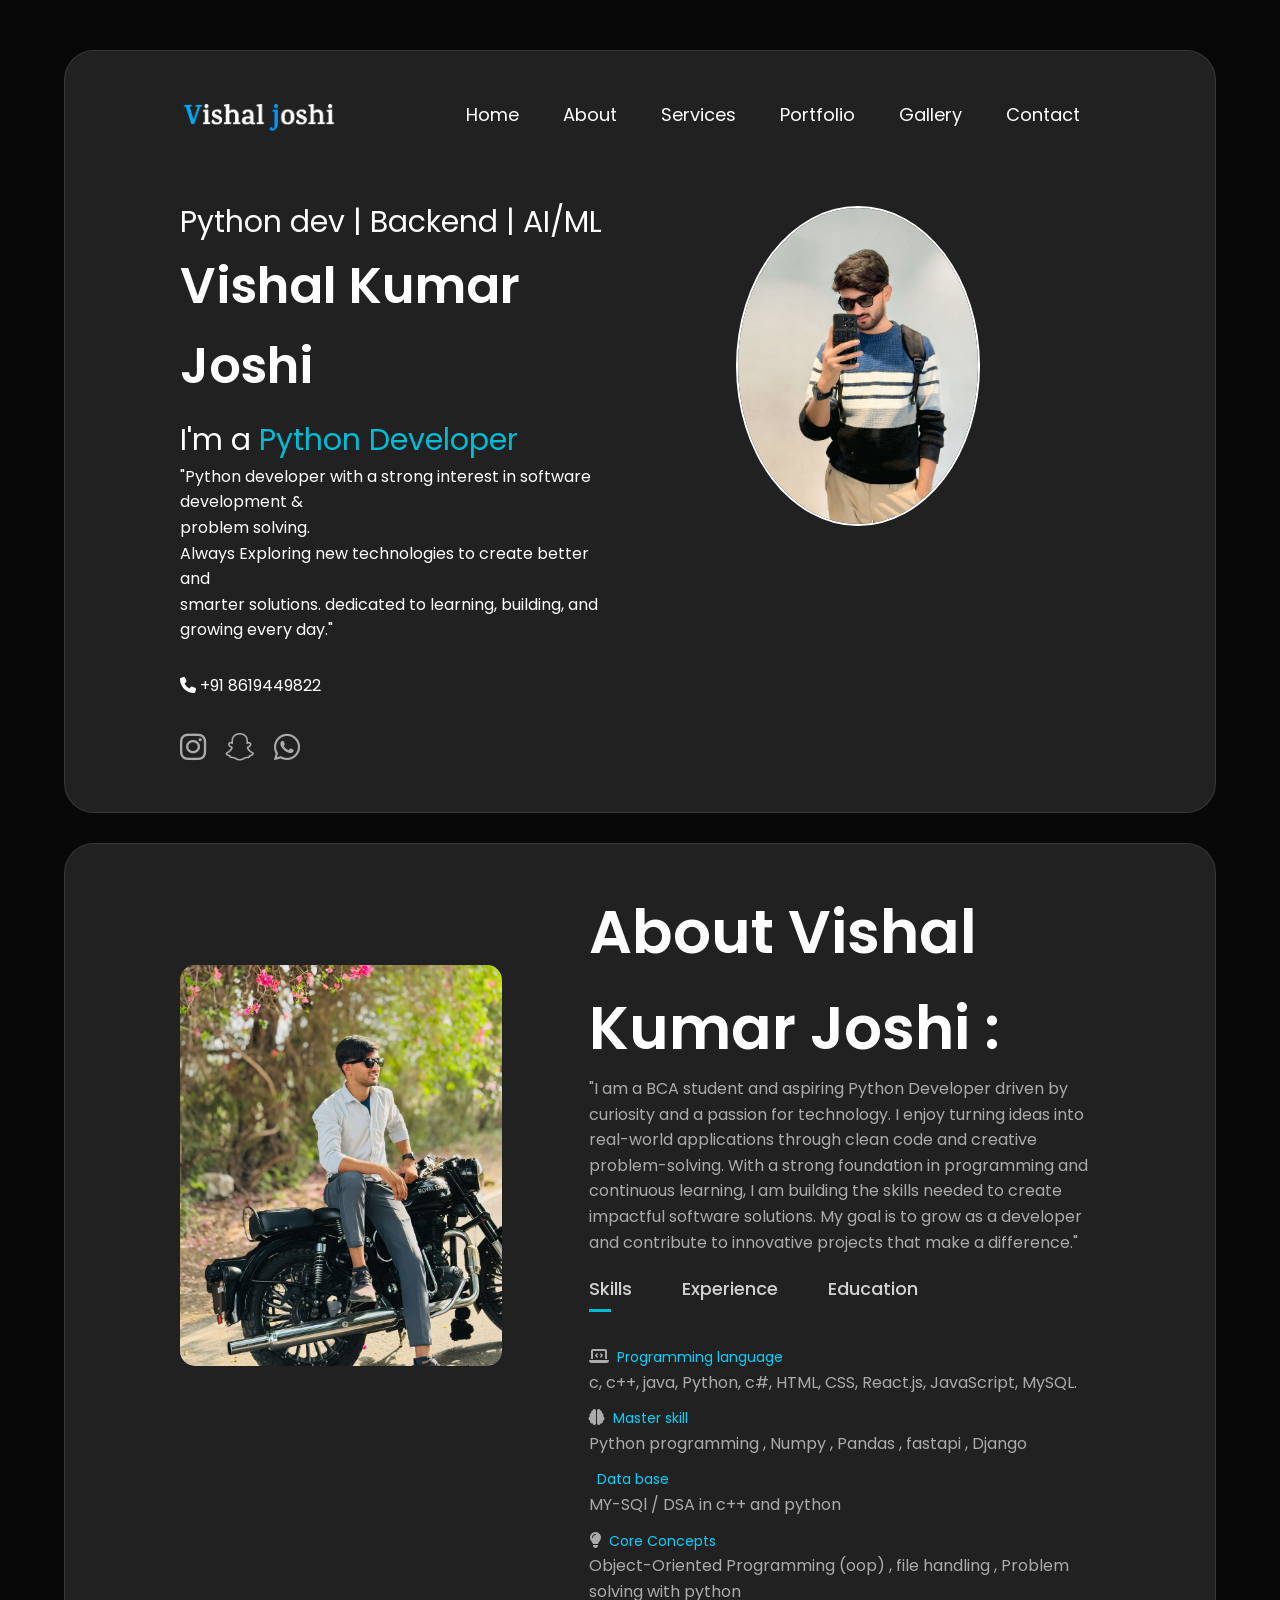
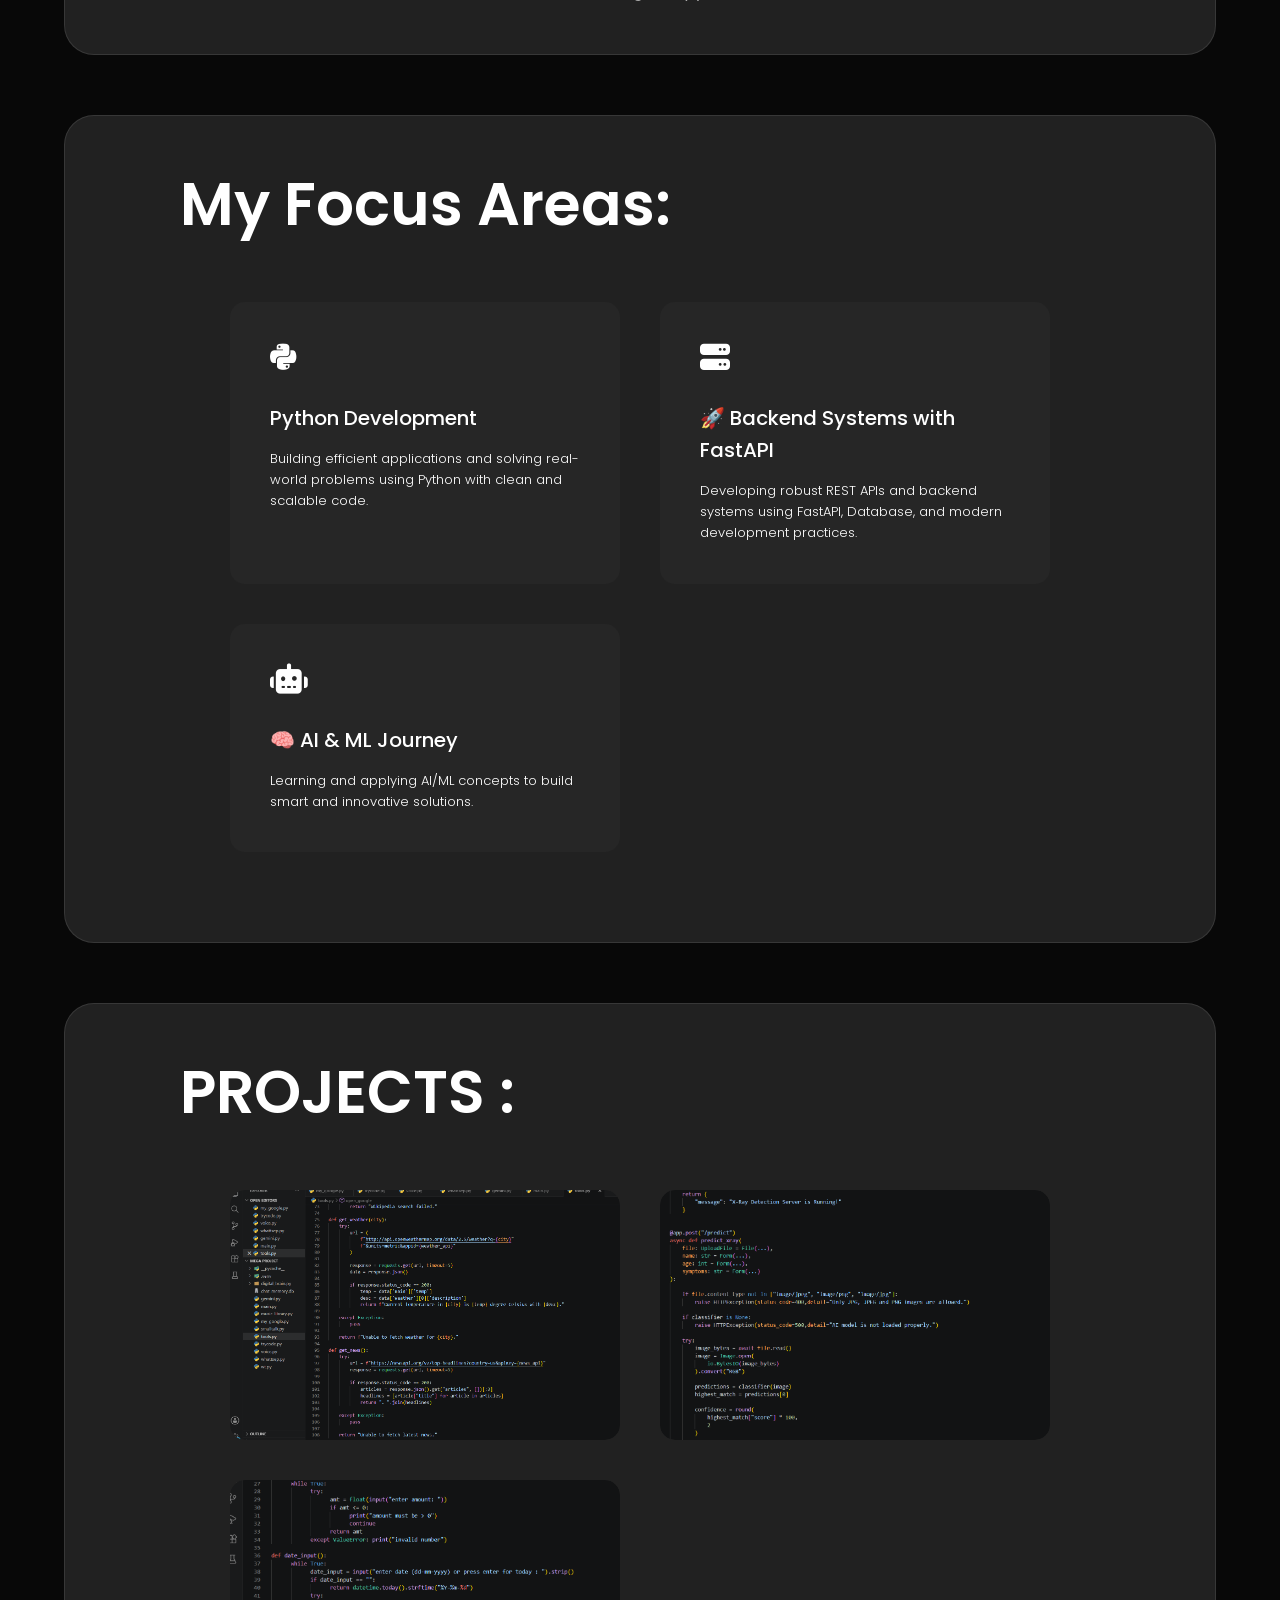
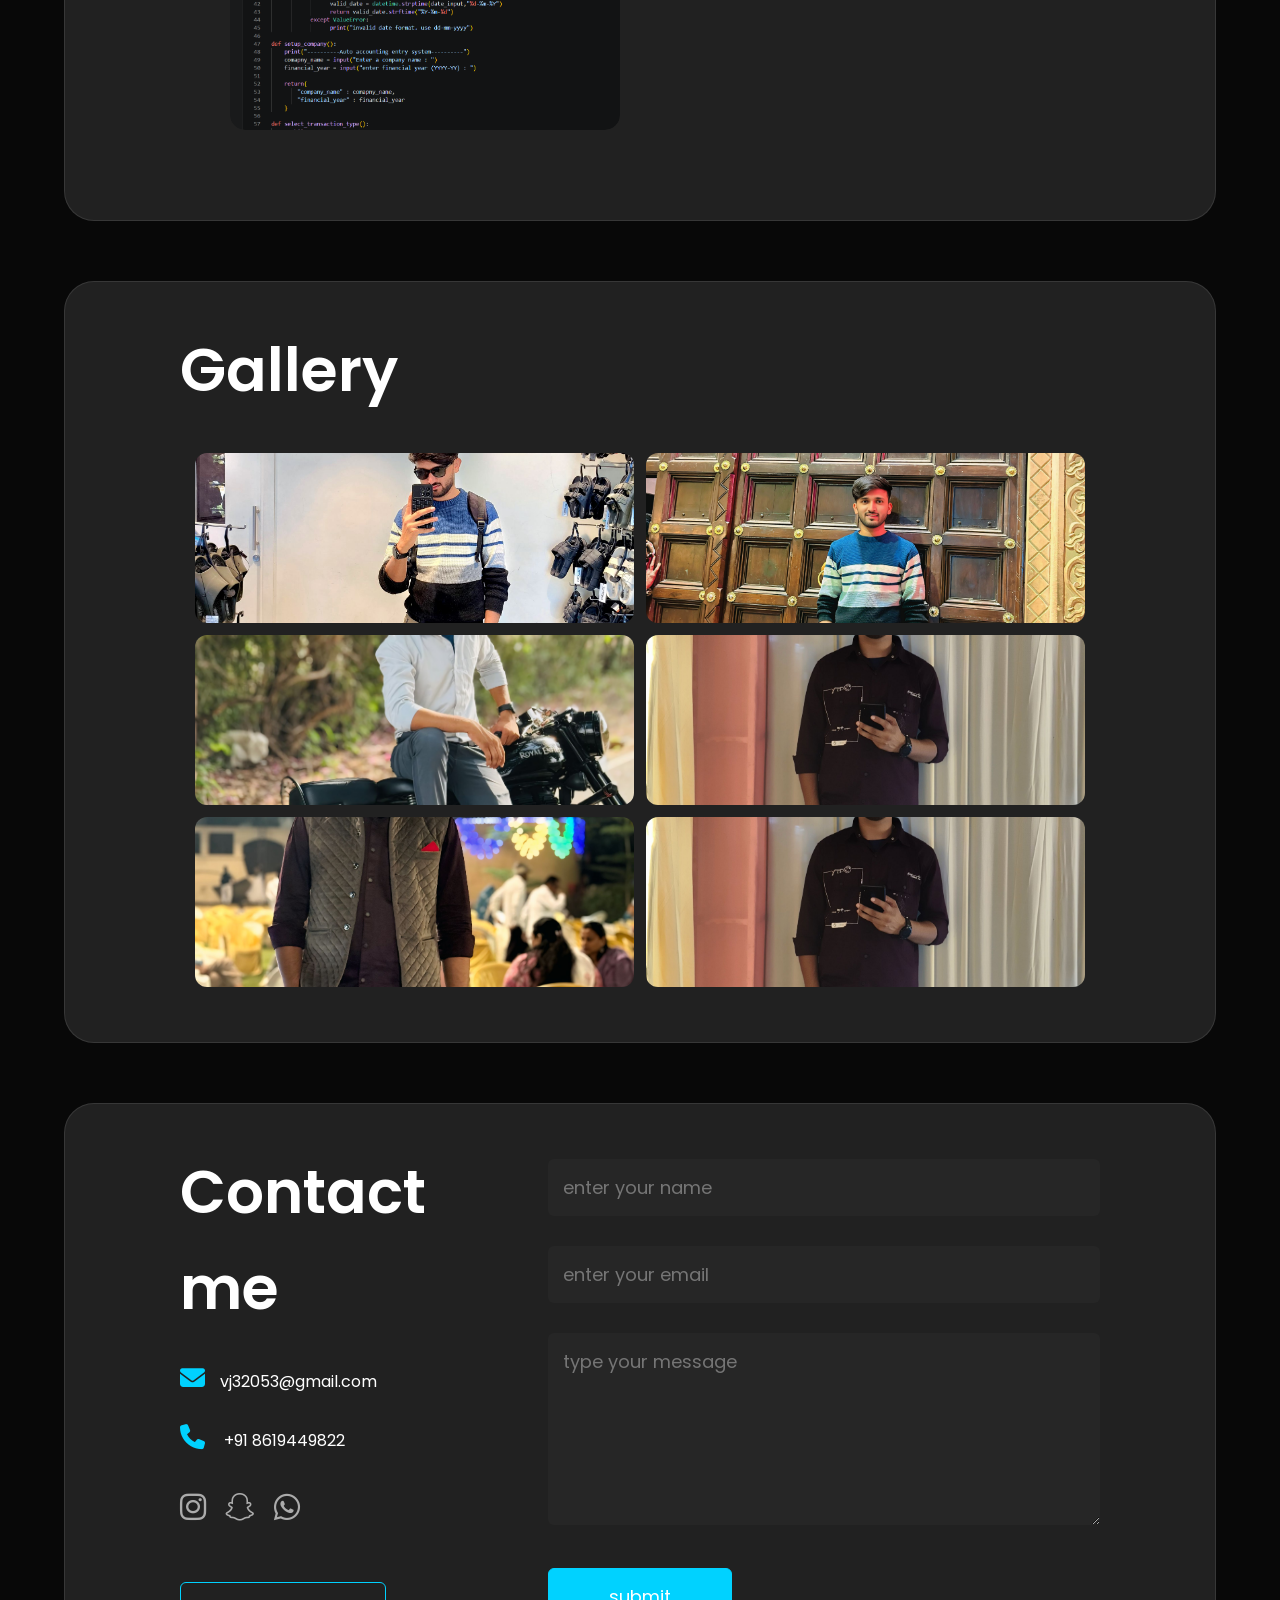
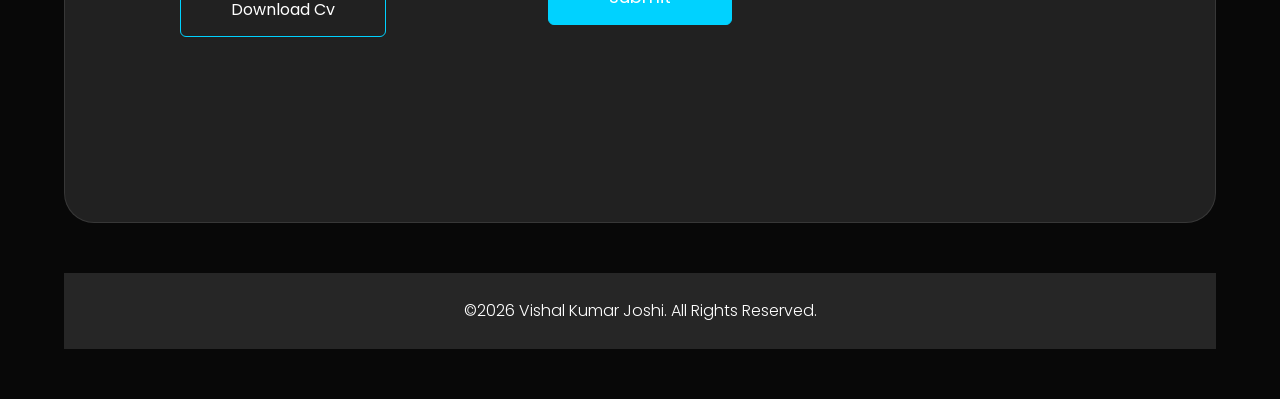
==== commit b02a0bc2: "Update index.html" ====
--- a/index.html
+++ b/index.html
@@ -46,7 +46,7 @@
         </nav>
     <div class="header-content">
         <div class="header-text">
-            <h6>Python dev | Backend | AI/ML</h6>
+            <h6 class="role-text">Python dev | Backend | AI/ML</h6>
             <h1>Vishal Kumar Joshi</h1>
             <h6>I'm a <span>Python Developer</span></h6>
             <p>"Python developer with a strong interest in software development & <br> problem solving.<br> 
--- a/style.css
+++ b/style.css
@@ -81,7 +81,7 @@
 }
 
 .header-text h6{
-    font-size: 40px;
+    font-size: 30px;
     margin-top: 10px;
     font-weight: 400;
 }
@@ -636,4 +636,4 @@
         background: transparent;
         padding-top: 0;
     }
-}+}
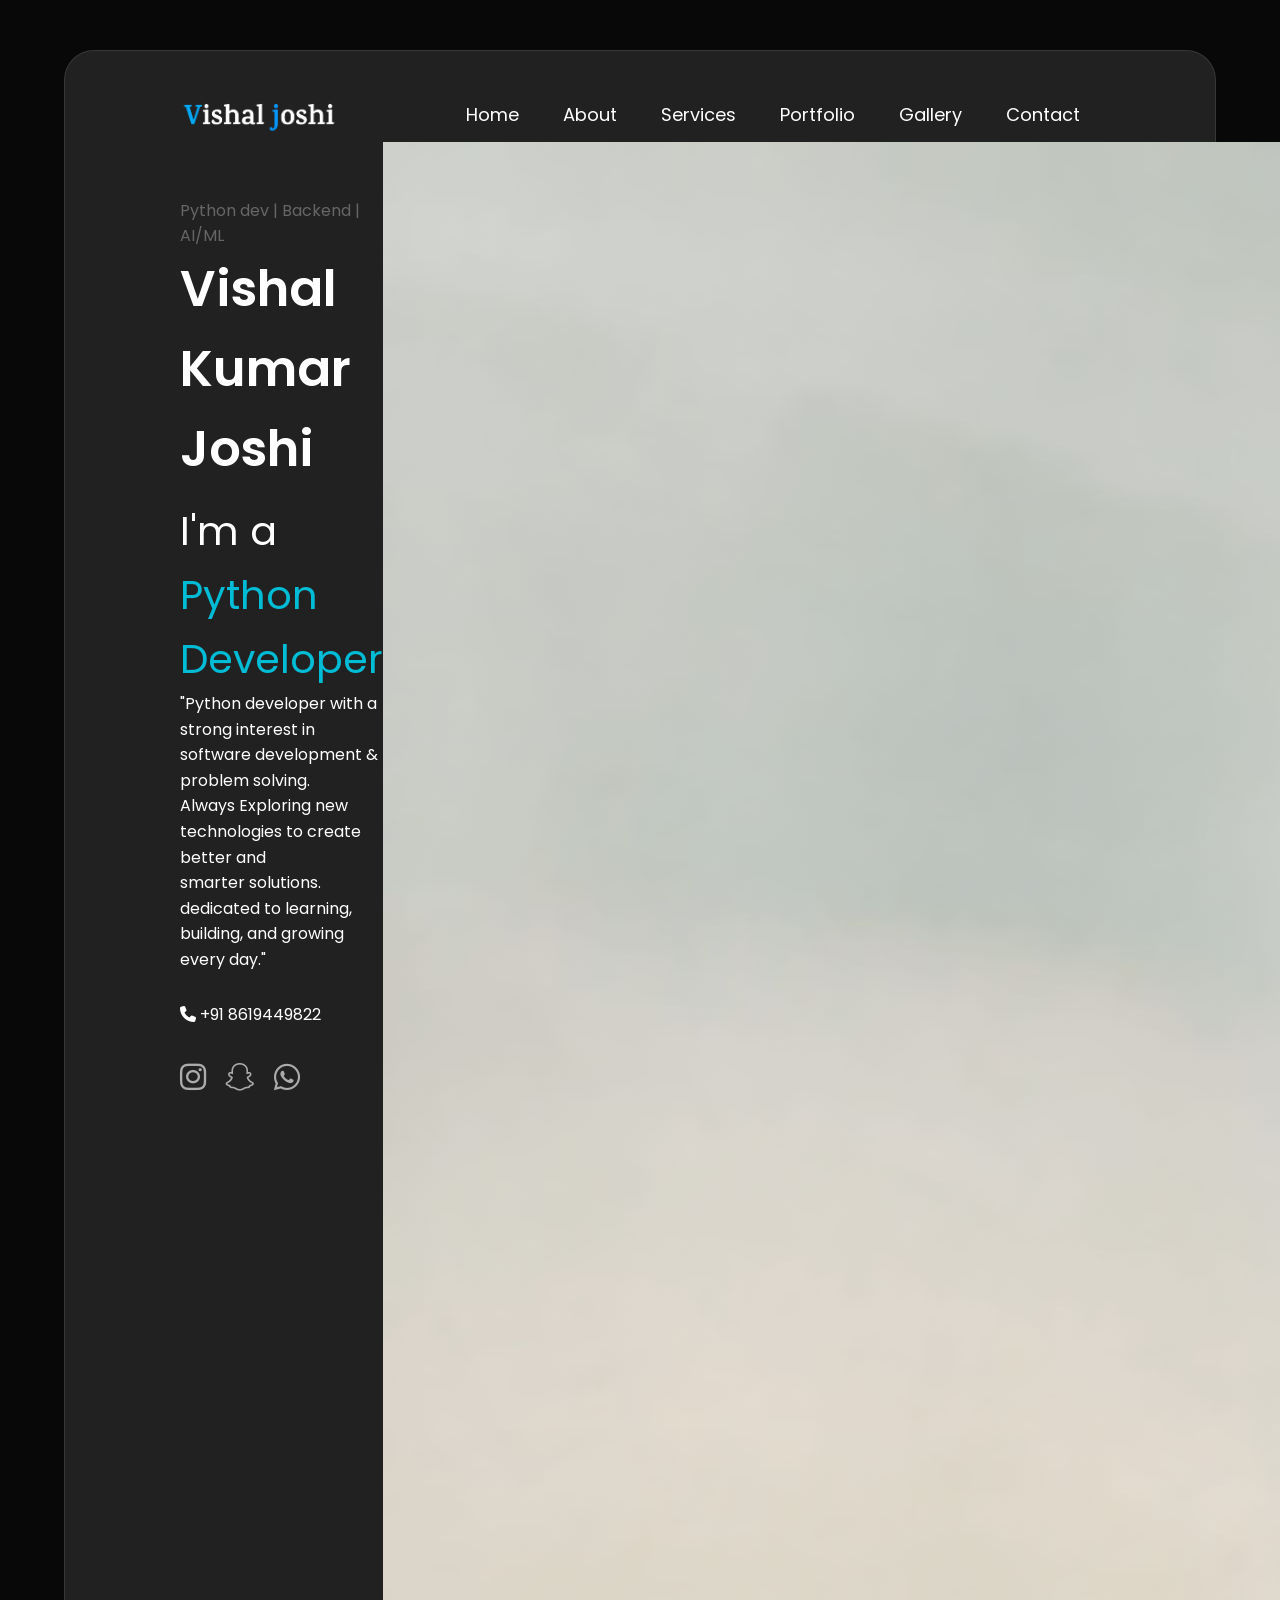
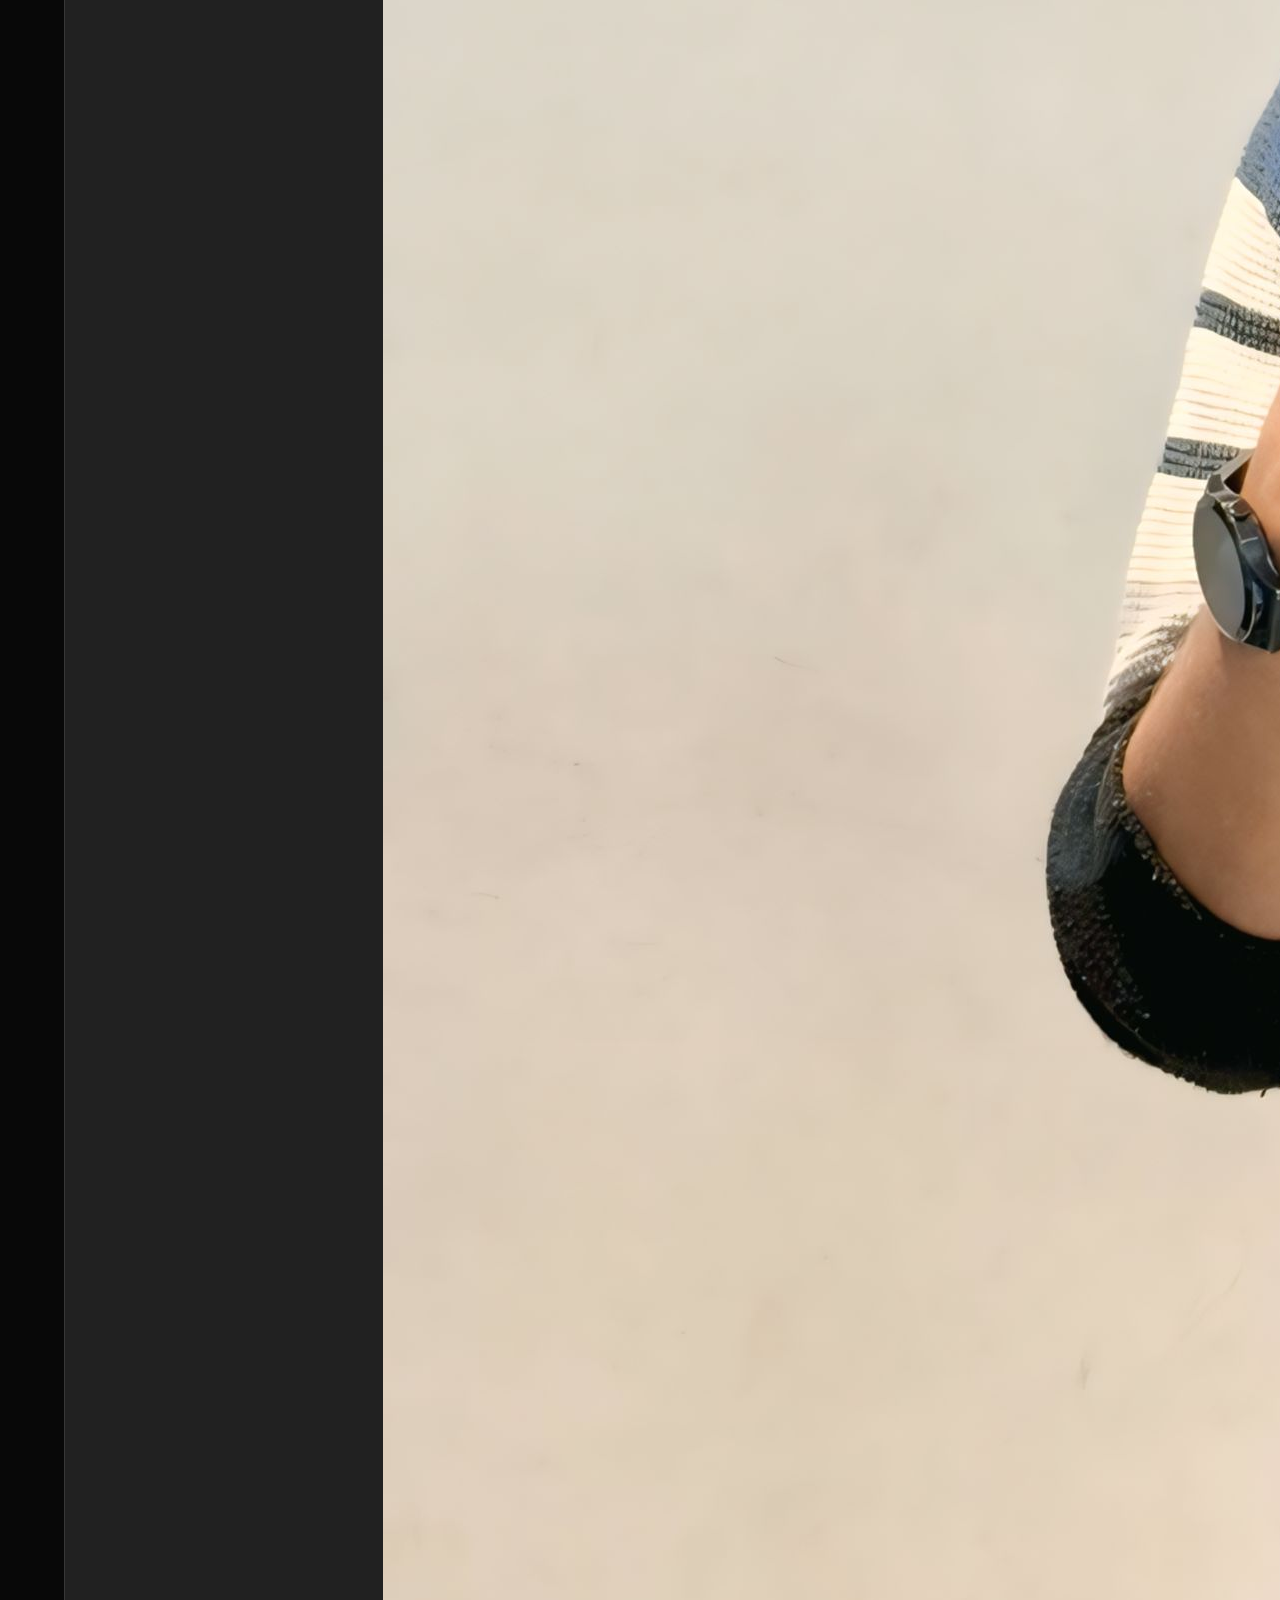
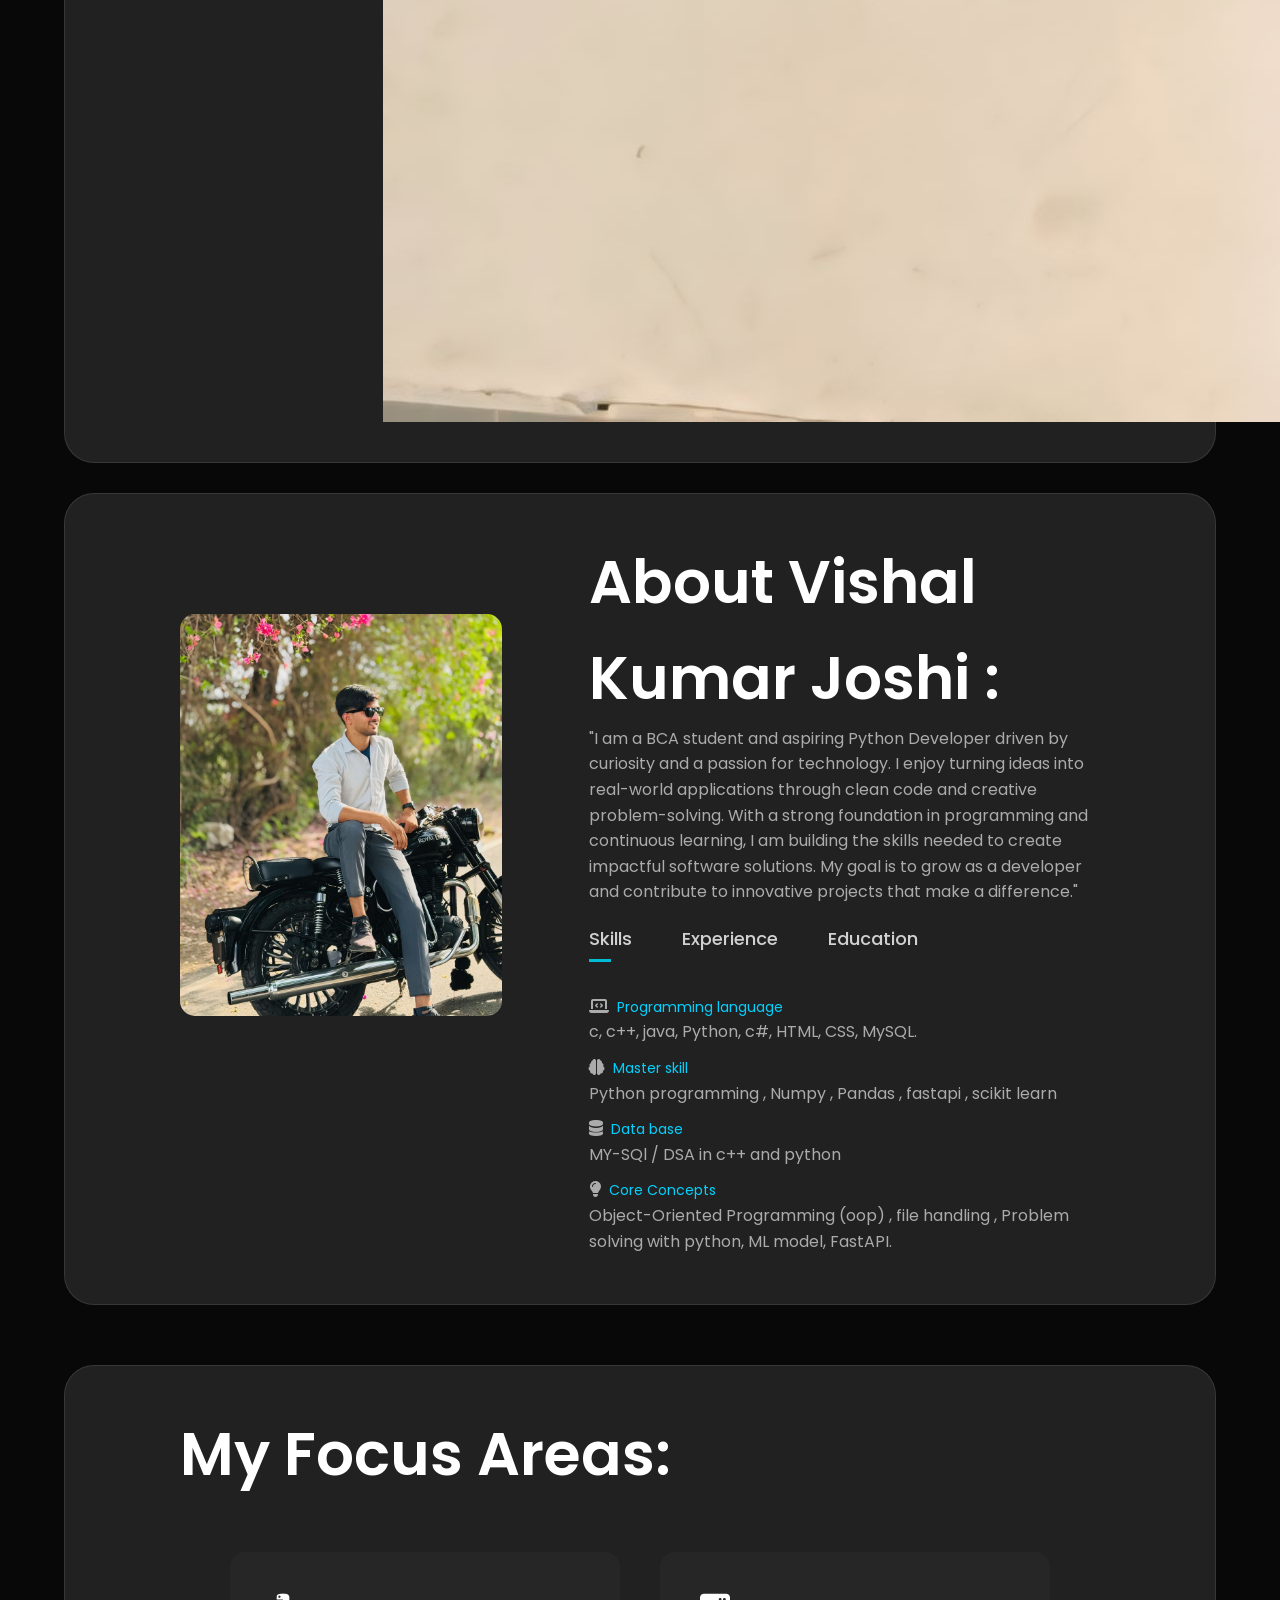
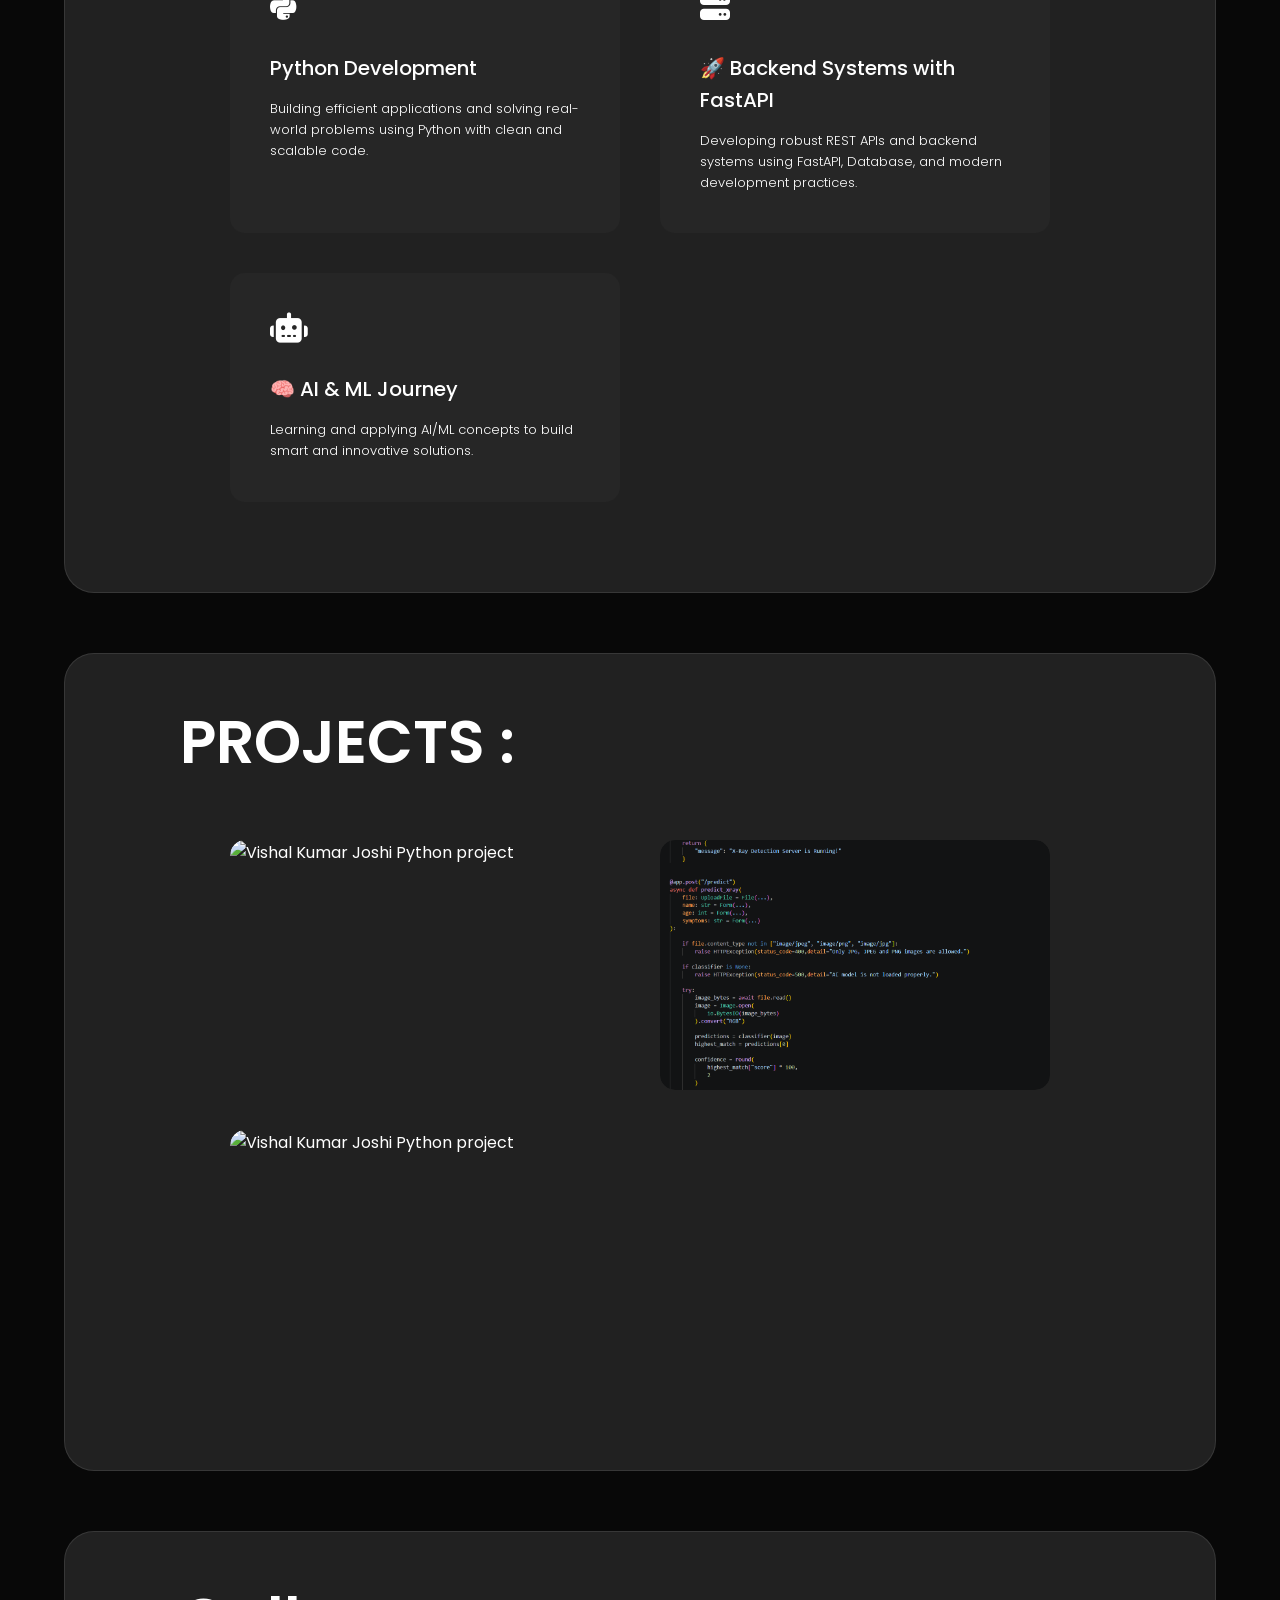
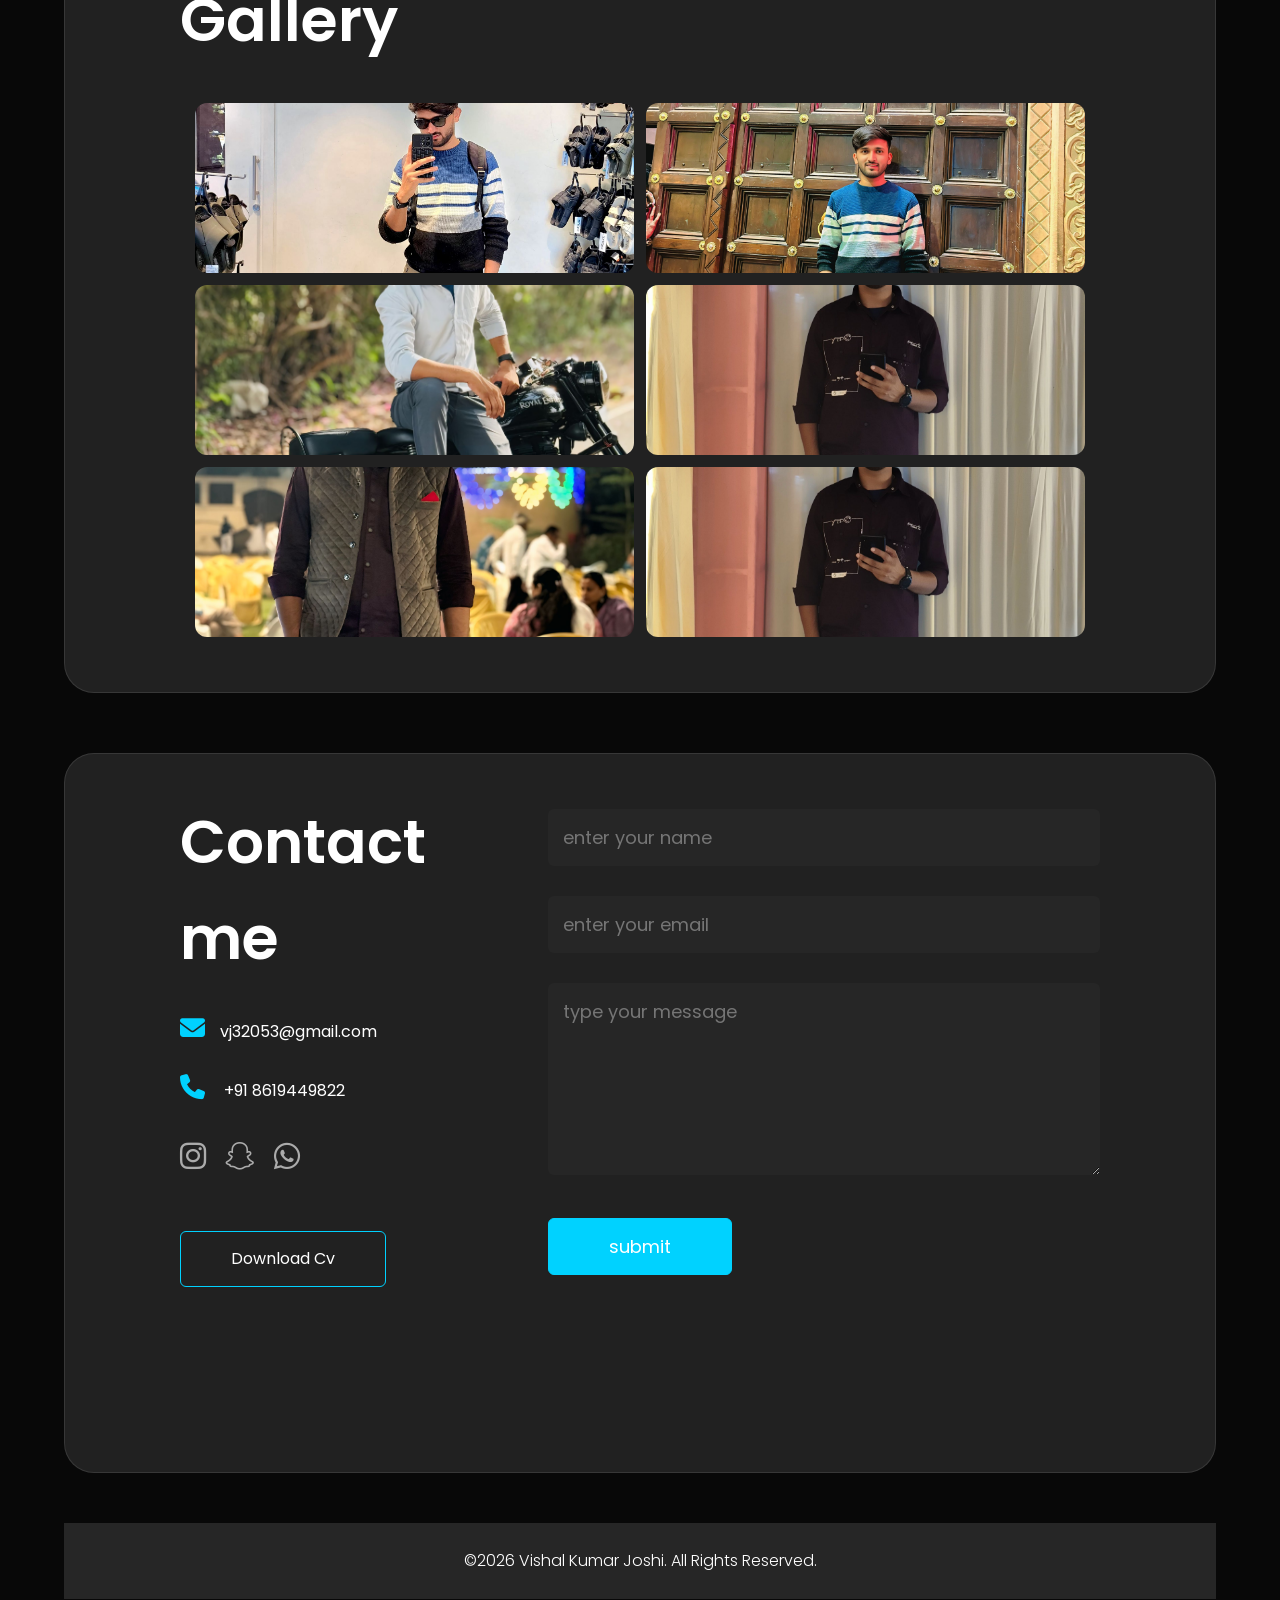
==== commit 0322cef7: "Update projects discriptions and photo" ====
--- a/index.html
+++ b/index.html
@@ -65,9 +65,9 @@
                     </a>
                 </div>  
         </div>
-        <div class="profile-photo">
+        <!-- <div class="profile-photo"> -->
              <img src="assets/vishal.jpg" alt="Vishal Kumar Joshi - Python Developer">
-        </div>
+        <!-- </div> -->
     </div>
     
     </div>
@@ -92,10 +92,10 @@
                 </div>
                     <div class="tab-contents active-tab" id="skills">
                         <ul>
-                            <li><i class="fa-solid fa-laptop-code"></i> &nbsp;<span>Programming language</span><br>c, c++, java, Python, c#, HTML, CSS, React.js, JavaScript, MySQL.</li>
-                            <li><i class="fa-solid fa-brain"></i> &nbsp;<span>Master skill</span><br>Python programming , Numpy , Pandas , fastapi , Django </li>
-                            <li><i class="fa-solid fa-Database"></i> &nbsp;<span>Data base</span><br>MY-SQl / DSA in c++ and python</li>
-                            <li><i class="fa-solid fa-lightbulb"></i> &nbsp;<span>Core Concepts</span><br>Object-Oriented Programming (oop) , file handling , Problem solving with python</li>
+                            <li><i class="fa-solid fa-laptop-code"></i> &nbsp;<span>Programming language</span><br>c, c++, java, Python, c#, HTML, CSS, MySQL.</li>
+                            <li><i class="fa-solid fa-brain"></i> &nbsp;<span>Master skill</span><br>Python programming , Numpy , Pandas , fastapi , scikit learn </li>
+                            <li><i class="fa fa-database" aria-hidden="true"></i> &nbsp;<span>Data base</span><br>MY-SQl / DSA in c++ and python</li>
+                            <li><i class="fa-solid fa-lightbulb"></i> &nbsp;<span>Core Concepts</span><br>Object-Oriented Programming (oop) , file handling , Problem solving with python, ML model, FastAPI.</li>
                         </ul>
                     </div>
                     <div class="tab-contents" id="experience">
@@ -162,11 +162,11 @@
         <h2 class="sub-title">PROJECTS : </h2>
         <div class="worklist">
             <div class="work">
-                <img src="assets/python-voice-assistent-project.png" alt="Vishal Kumar Joshi Python voice assistant project">
+                <img src="assets/restorent managment.jpeg" alt="Vishal Kumar Joshi Python project">
                 <div class="layer">
-                    <h3>Voice Assistant</h3>
-                    <p>A smart Python assistant that uses voice commands,TTS, and automation to control tasks.<br>for more Info. contact me.</p>
-                    <a href="#contact"><i class="fa-solid fa-external-link-alt"></i></a>
+                    <h3>Restorent Managment</h3>
+                    <p>Smart modern restorent managment system using fastapi,react.js & SQL.</p>
+                    <a href="https://github.com/vishal-kumar-joshi/restaurant-management-fastapi"><i class="fa-solid fa-external-link-alt"></i></a>
                 </div>
             </div>
             <div class="work">
@@ -178,11 +178,11 @@
                 </div>
             </div>
              <div class="work">
-                <img src="assets/auto-accounting-project.png" alt="Vishal Kumar Joshi Python AUTO-ACCOUNTING project" >
+                <img src="assets/railway delay prediction.jpeg" alt="Vishal Kumar Joshi Python project" >
                 <div class="layer">
-                    <h3>AUTO-ACCOUNTING</h3>
-                    <p>using core python concepts and logic project based on Tally ERP 9 <br>for more info. contact me.</p>
-                    <a href="#contact"><i class="fa-solid fa-external-link-alt"></i></a>
+                    <h3>Train delay prediction</h3>
+                    <p>using ML model use -scikit learn,fastapi,html,css,js</p>
+                    <a href="https://github.com/vishal-kumar-joshi/railway-delay-prediction"><i class="fa-solid fa-external-link-alt"></i></a>
                 </div>
             </div>
         </div>
@@ -234,7 +234,7 @@
                             <i class="fa-brands fa-whatsapp" aria-hidden="true"></i>
                     </a>
                 </div>
-                <a href="assets/Professional Modern CV Resume (1).pdf" download class="btn btn2">Download Cv</a>
+                <a href="assets/vishal's resume.pdf" download class="btn btn2">Download Cv</a>
             </div>
             <div class="contact-right">
                 <form  name="submit-to-google-sheet">
--- a/style.css
+++ b/style.css
@@ -81,9 +81,19 @@
 }
 
 .header-text h6{
-    font-size: 30px;
+    font-size: 40px;
     margin-top: 10px;
     font-weight: 400;
+}
+
+.header-text .role-text{
+    font-size: 16px;
+    color: #666;
+}
+
+.role-text {
+    font-size: 14px;
+    color: #666;
 }
 
 .header-text h1{
@@ -558,6 +568,11 @@
         font-size: 24px;
     }
 
+    .header-text .role-text{
+    font-size: 14px;
+    color: #666;
+    }
+
     .sub-title{
         font-size: 40px;
     }
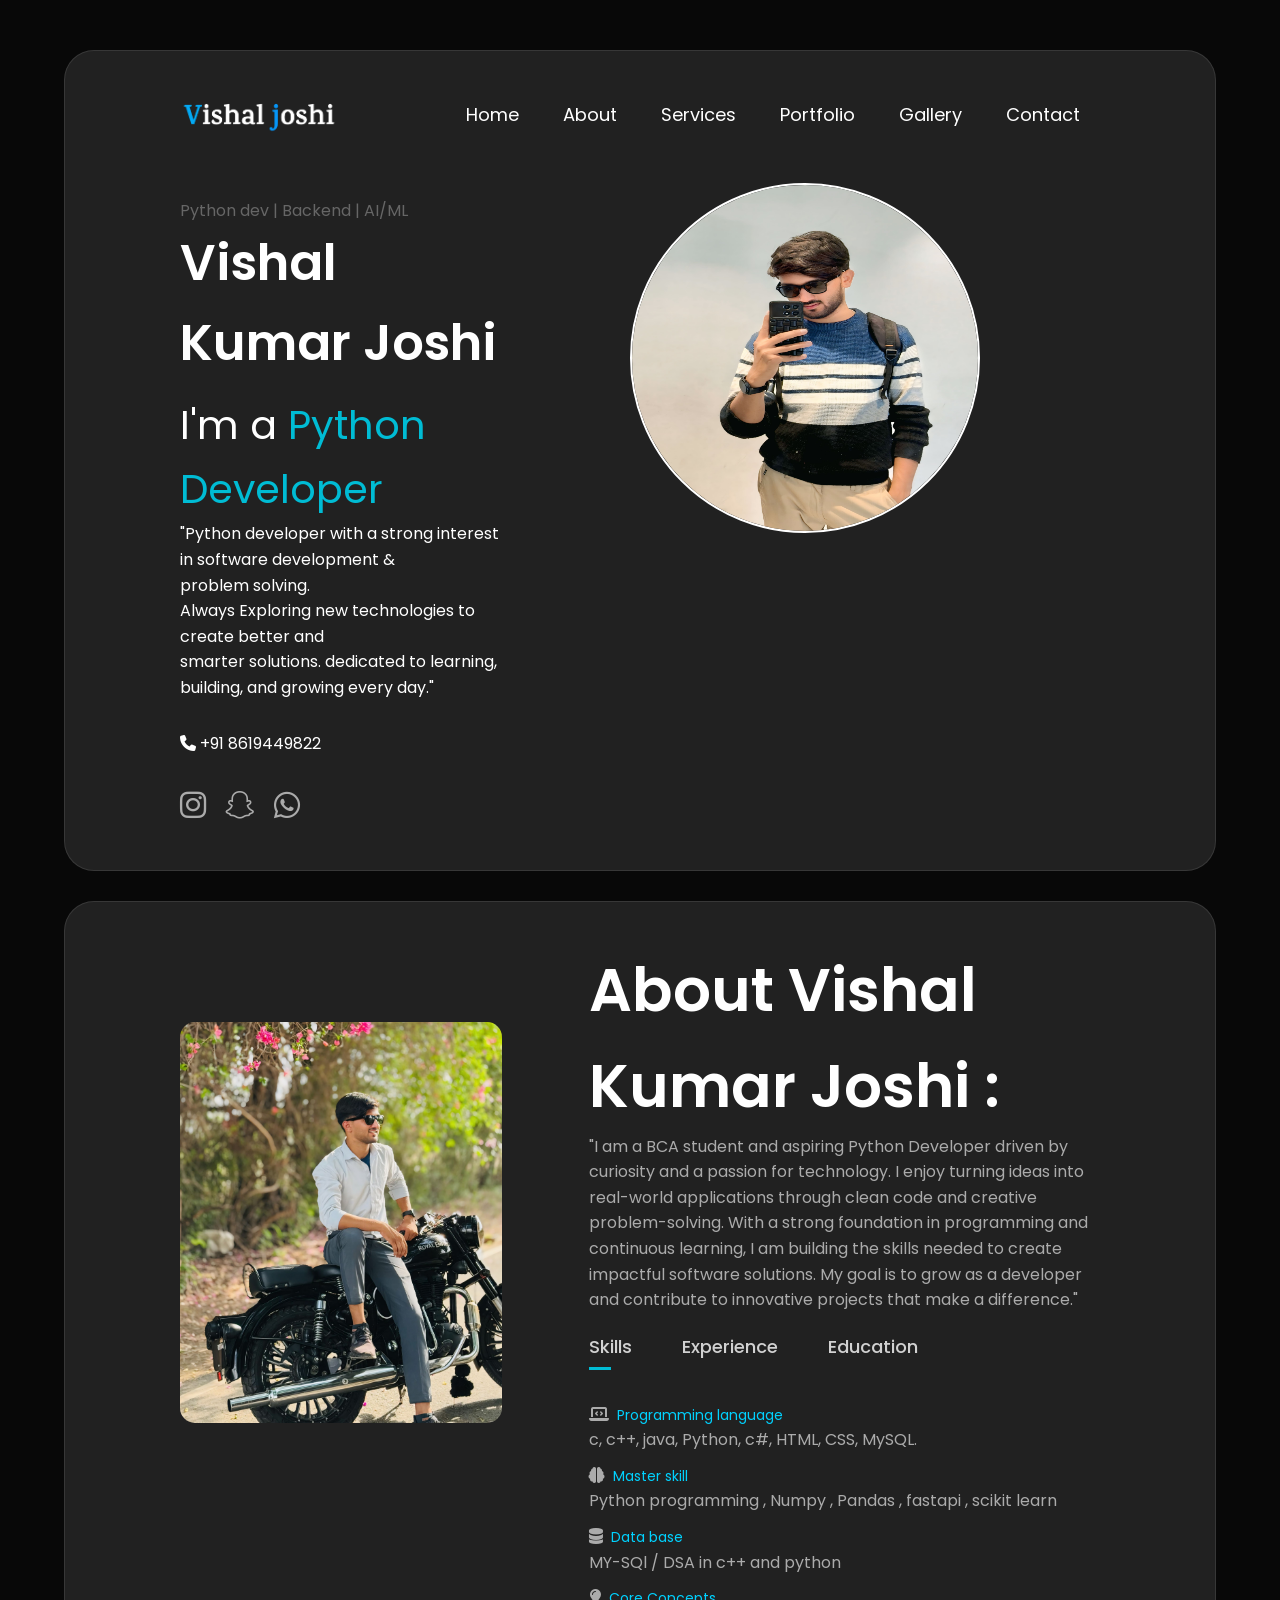
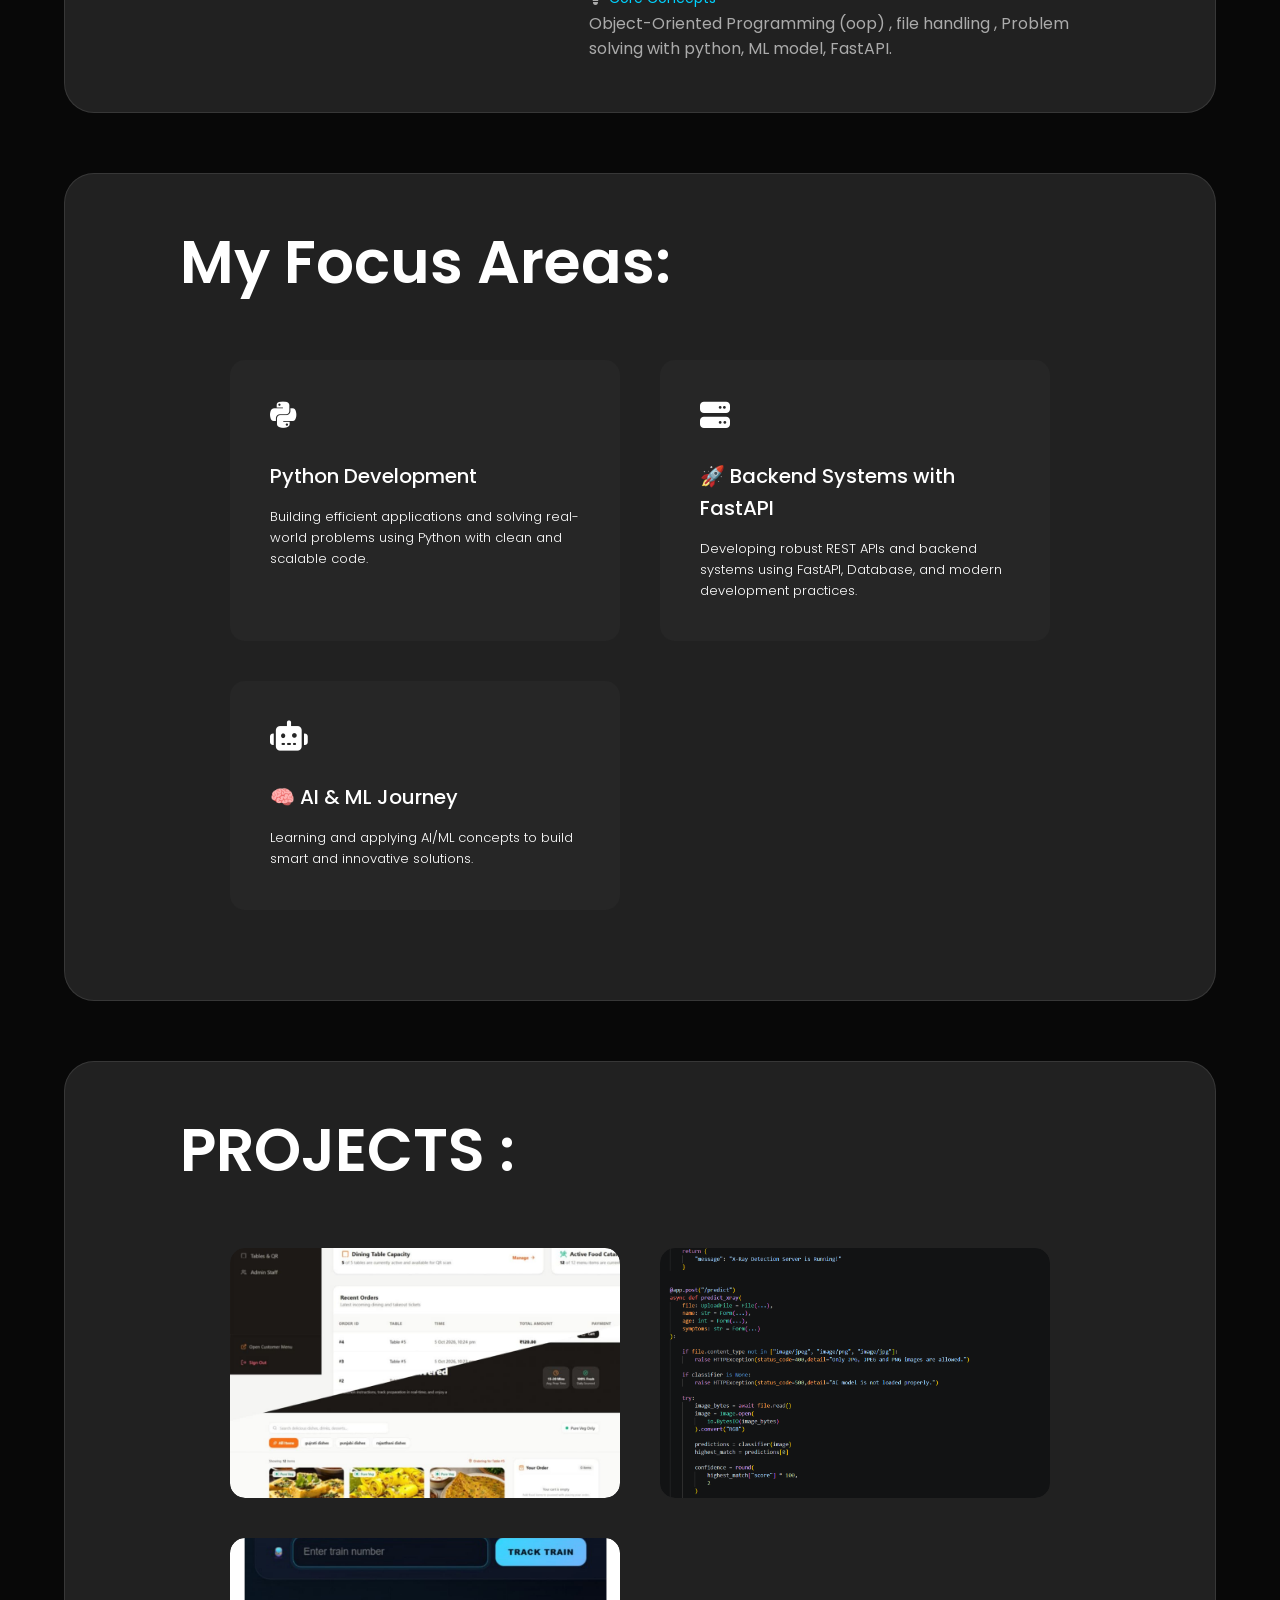
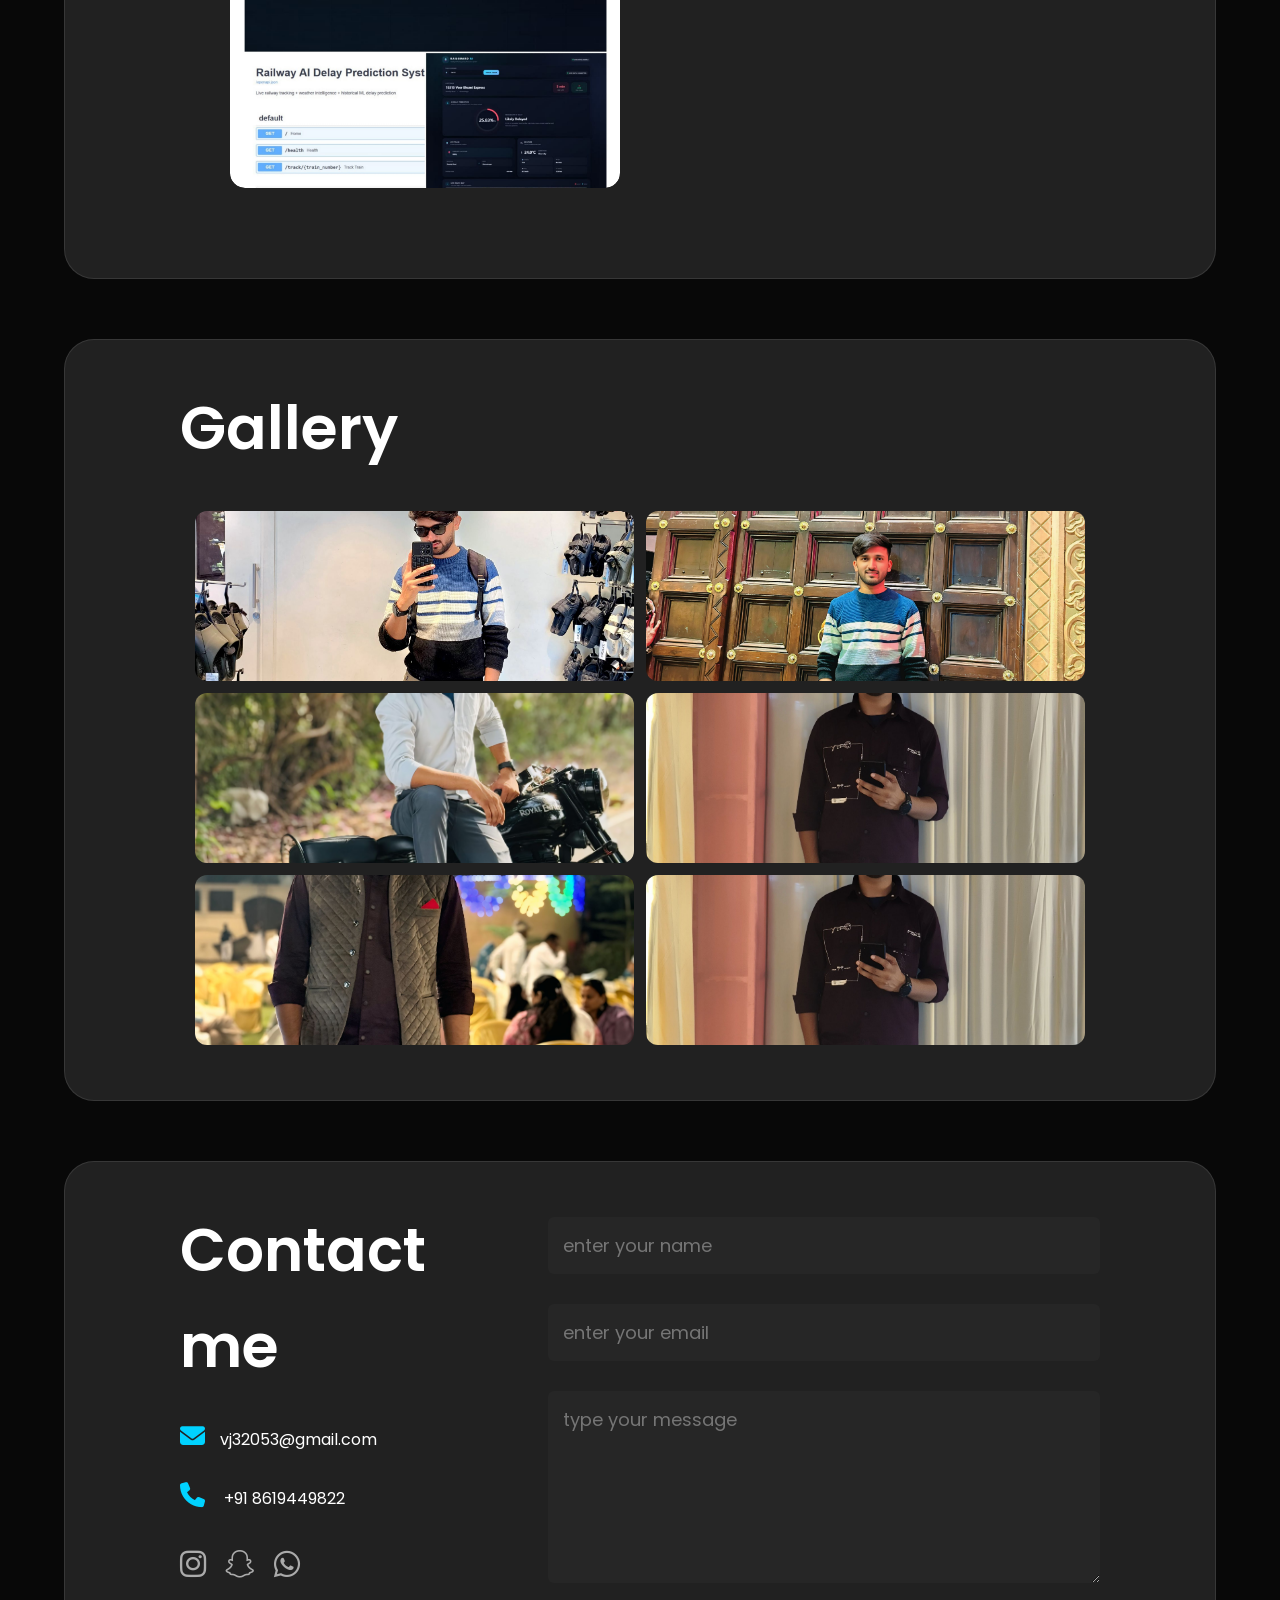
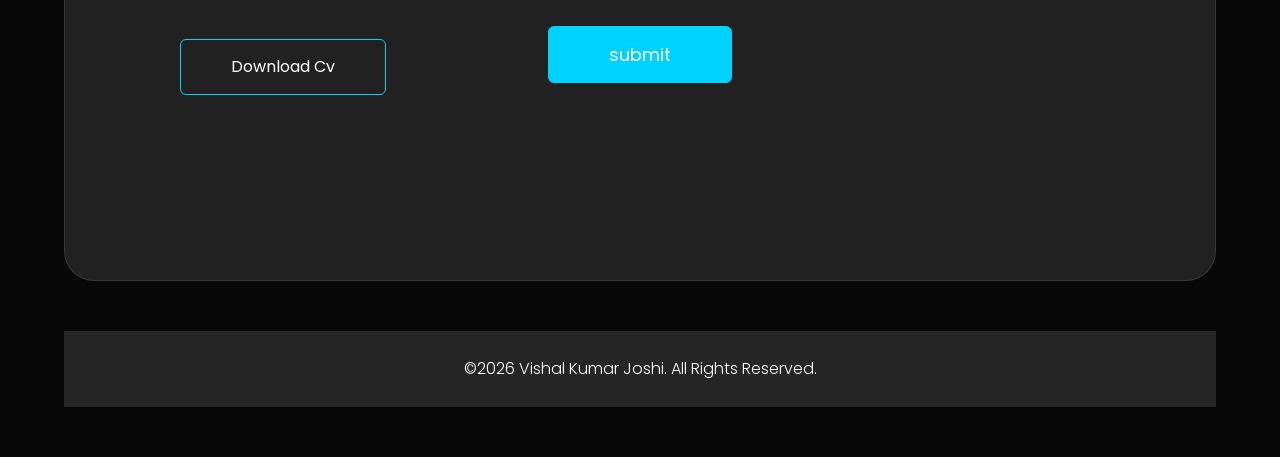
==== commit 8297eea9: "Update index.html" ====
--- a/index.html
+++ b/index.html
@@ -65,9 +65,9 @@
                     </a>
                 </div>  
         </div>
-        <!-- <div class="profile-photo"> -->
+        <div class="profile-photo"> 
              <img src="assets/vishal.jpg" alt="Vishal Kumar Joshi - Python Developer">
-        <!-- </div> -->
+        </div> 
     </div>
     
     </div>
--- a/style.css
+++ b/style.css
@@ -111,25 +111,16 @@
     display: flex;
 }
 
-.header-content .profile-photo{
+.header-content img{
     position: relative;
-    width: min(25vw, 350px);
-    height: min(25vw, 350px);
+    width: min(52vw, 350px);
+    height: min(52vw, 350px);
     border: 2px solid #fff;
     border-radius: 50%;
     overflow: hidden;
     margin: 7% 120px;
    
 }
-
-.header-content .profile-photo img{
-    width: 100%;
-    height: 100%;
-    object-fit: cover;
-    overflow: hidden;
-    
-}
-
 
 /* about section */
 
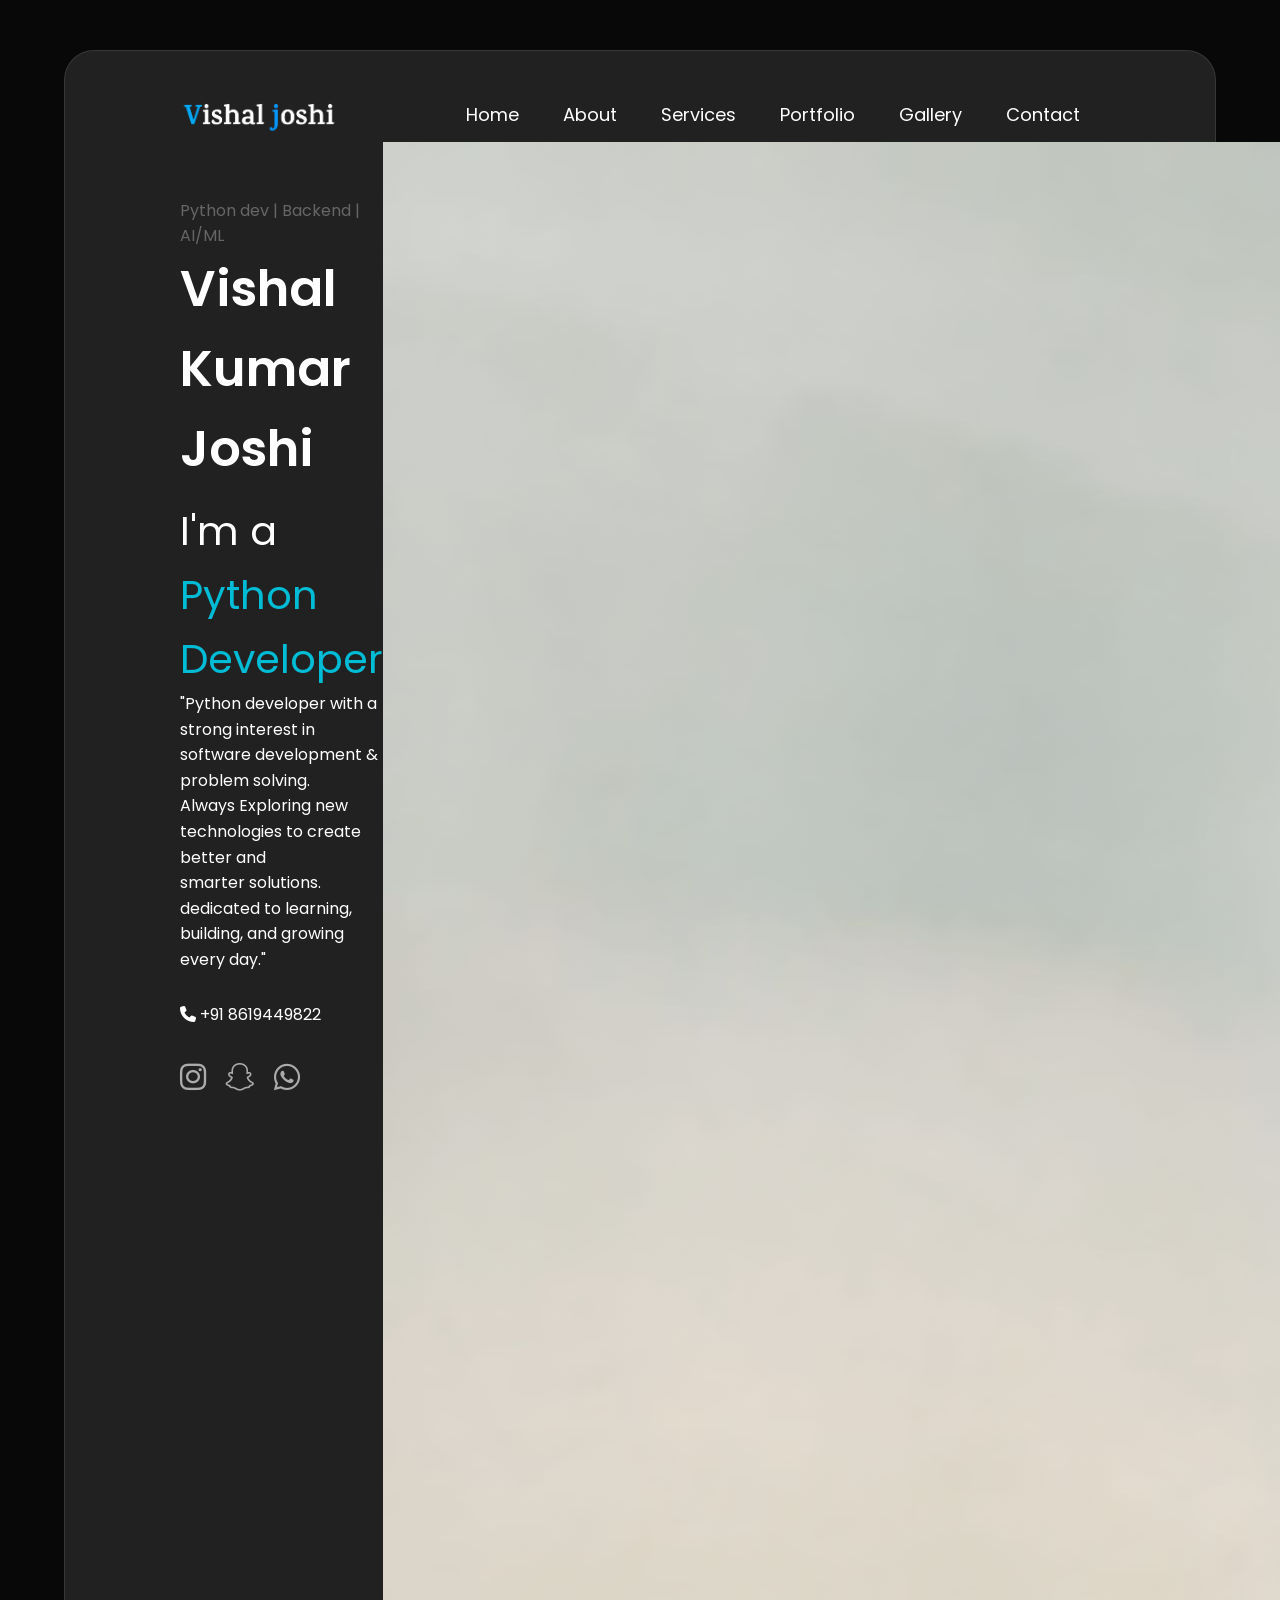
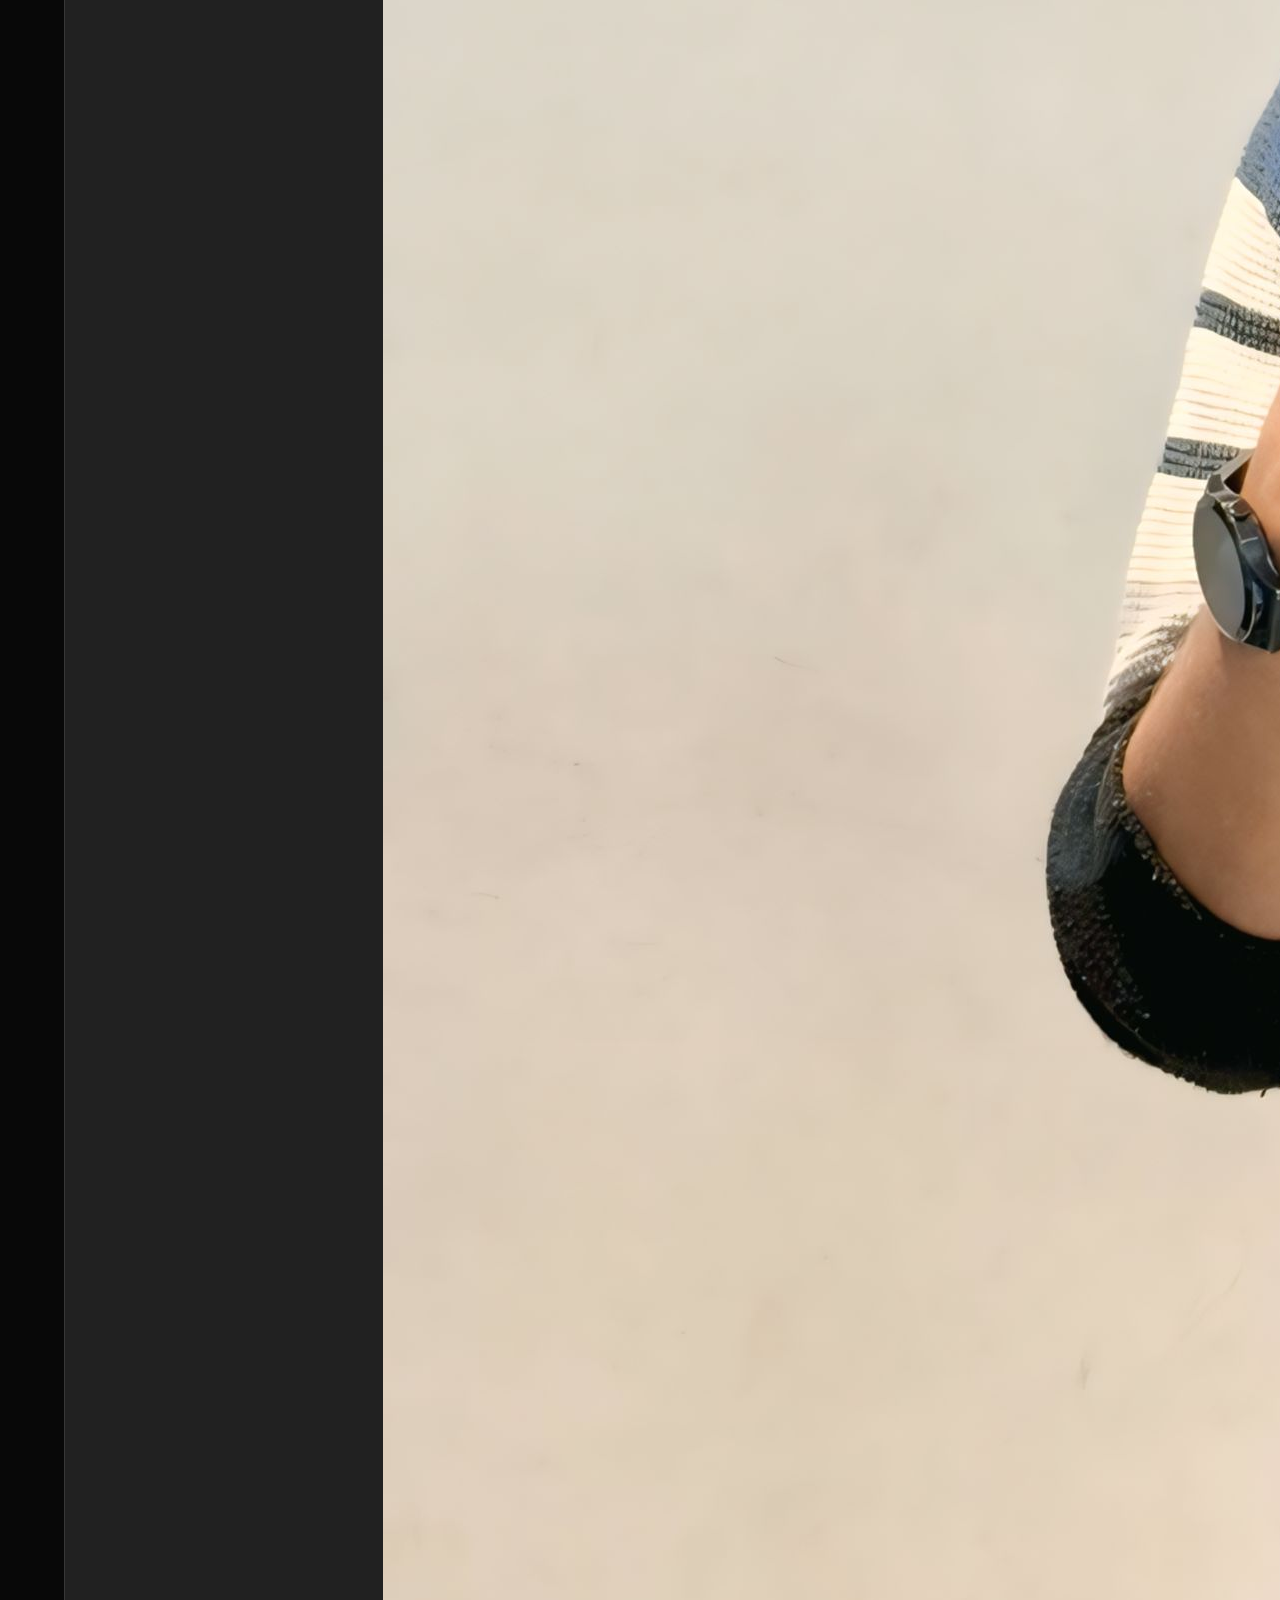
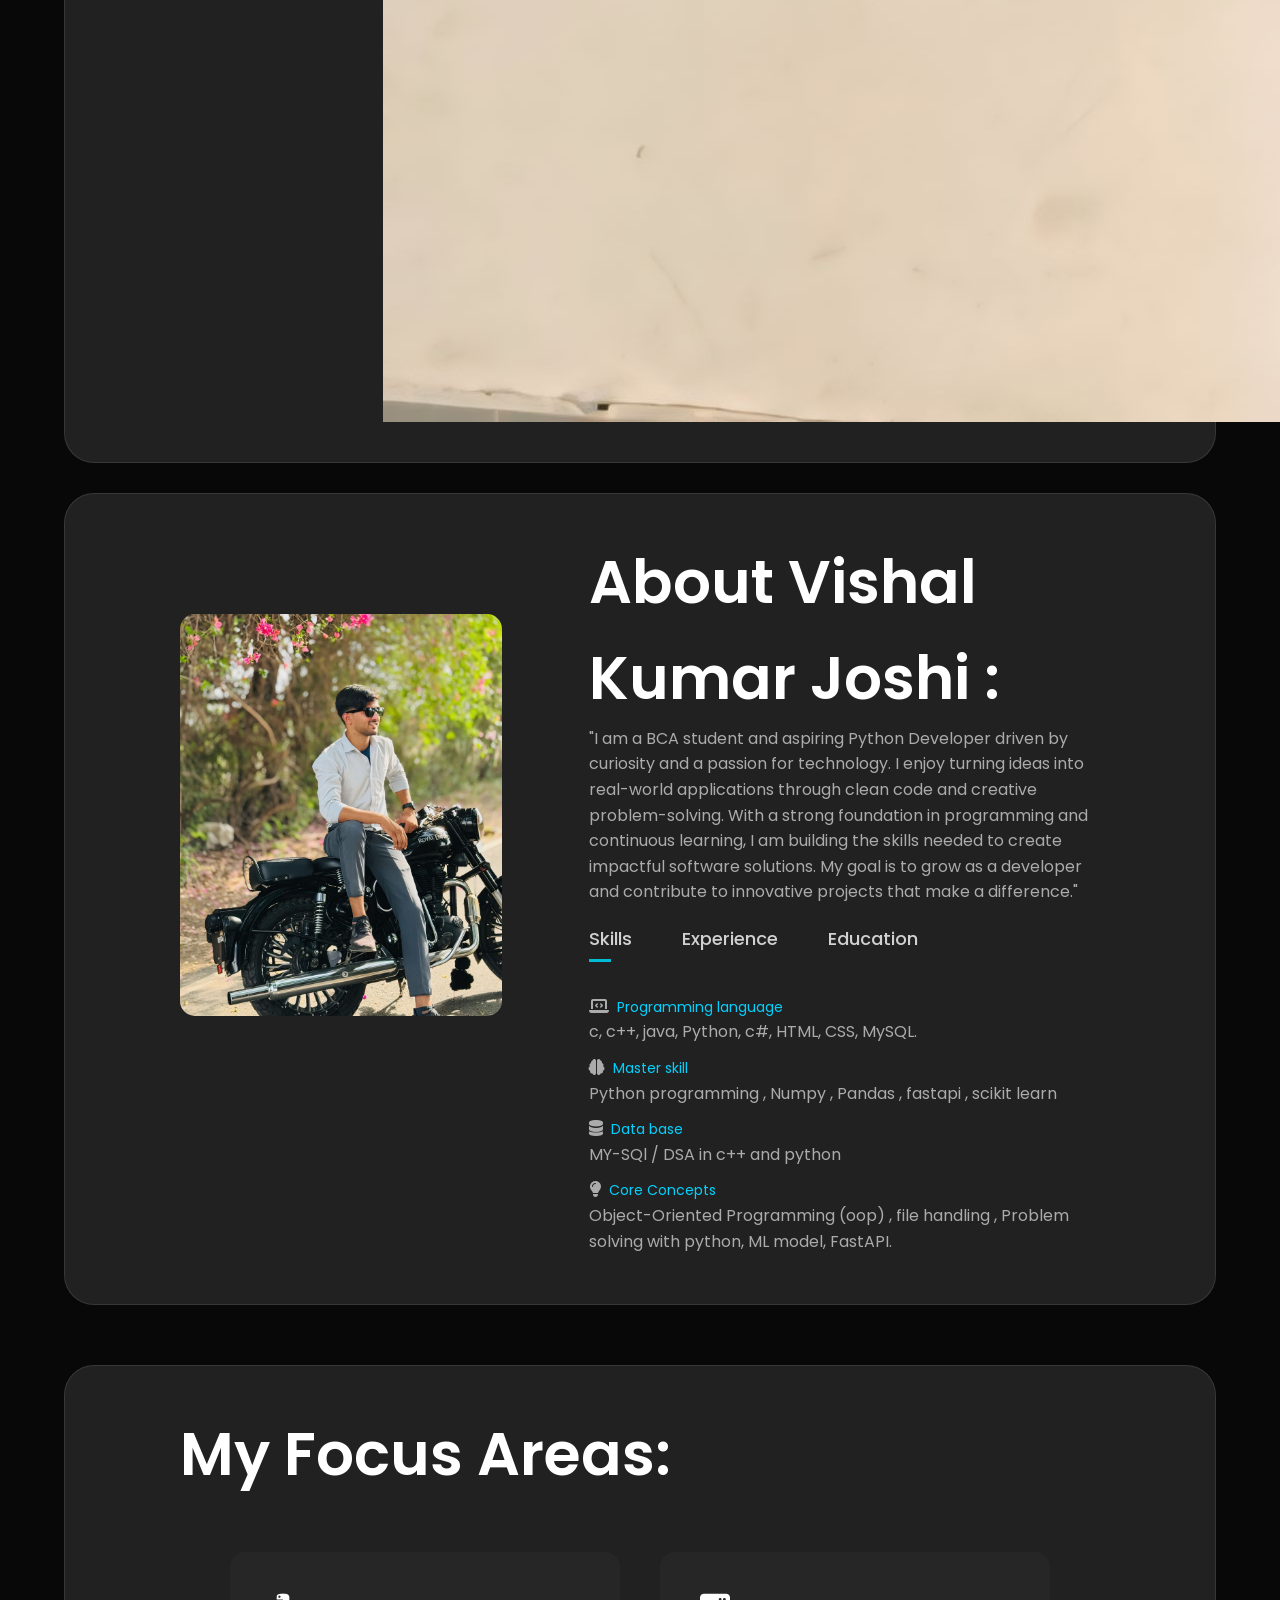
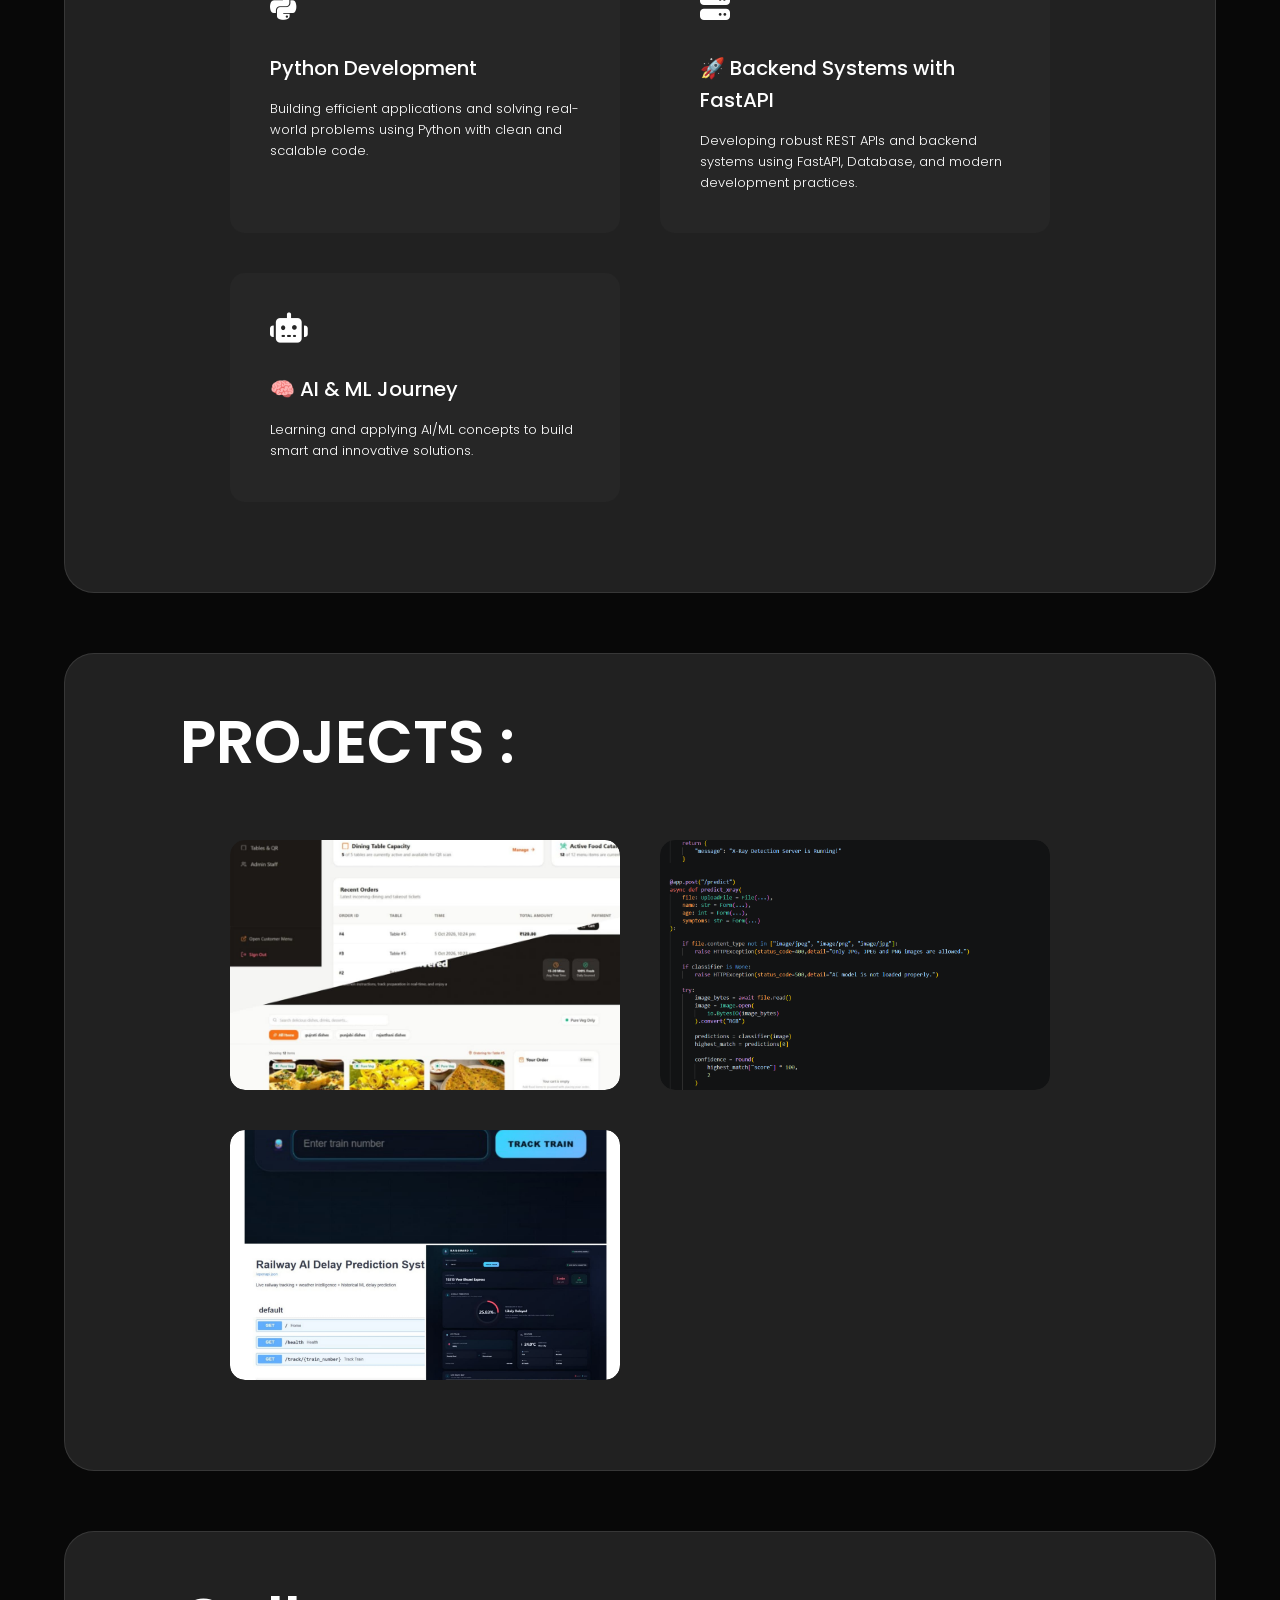
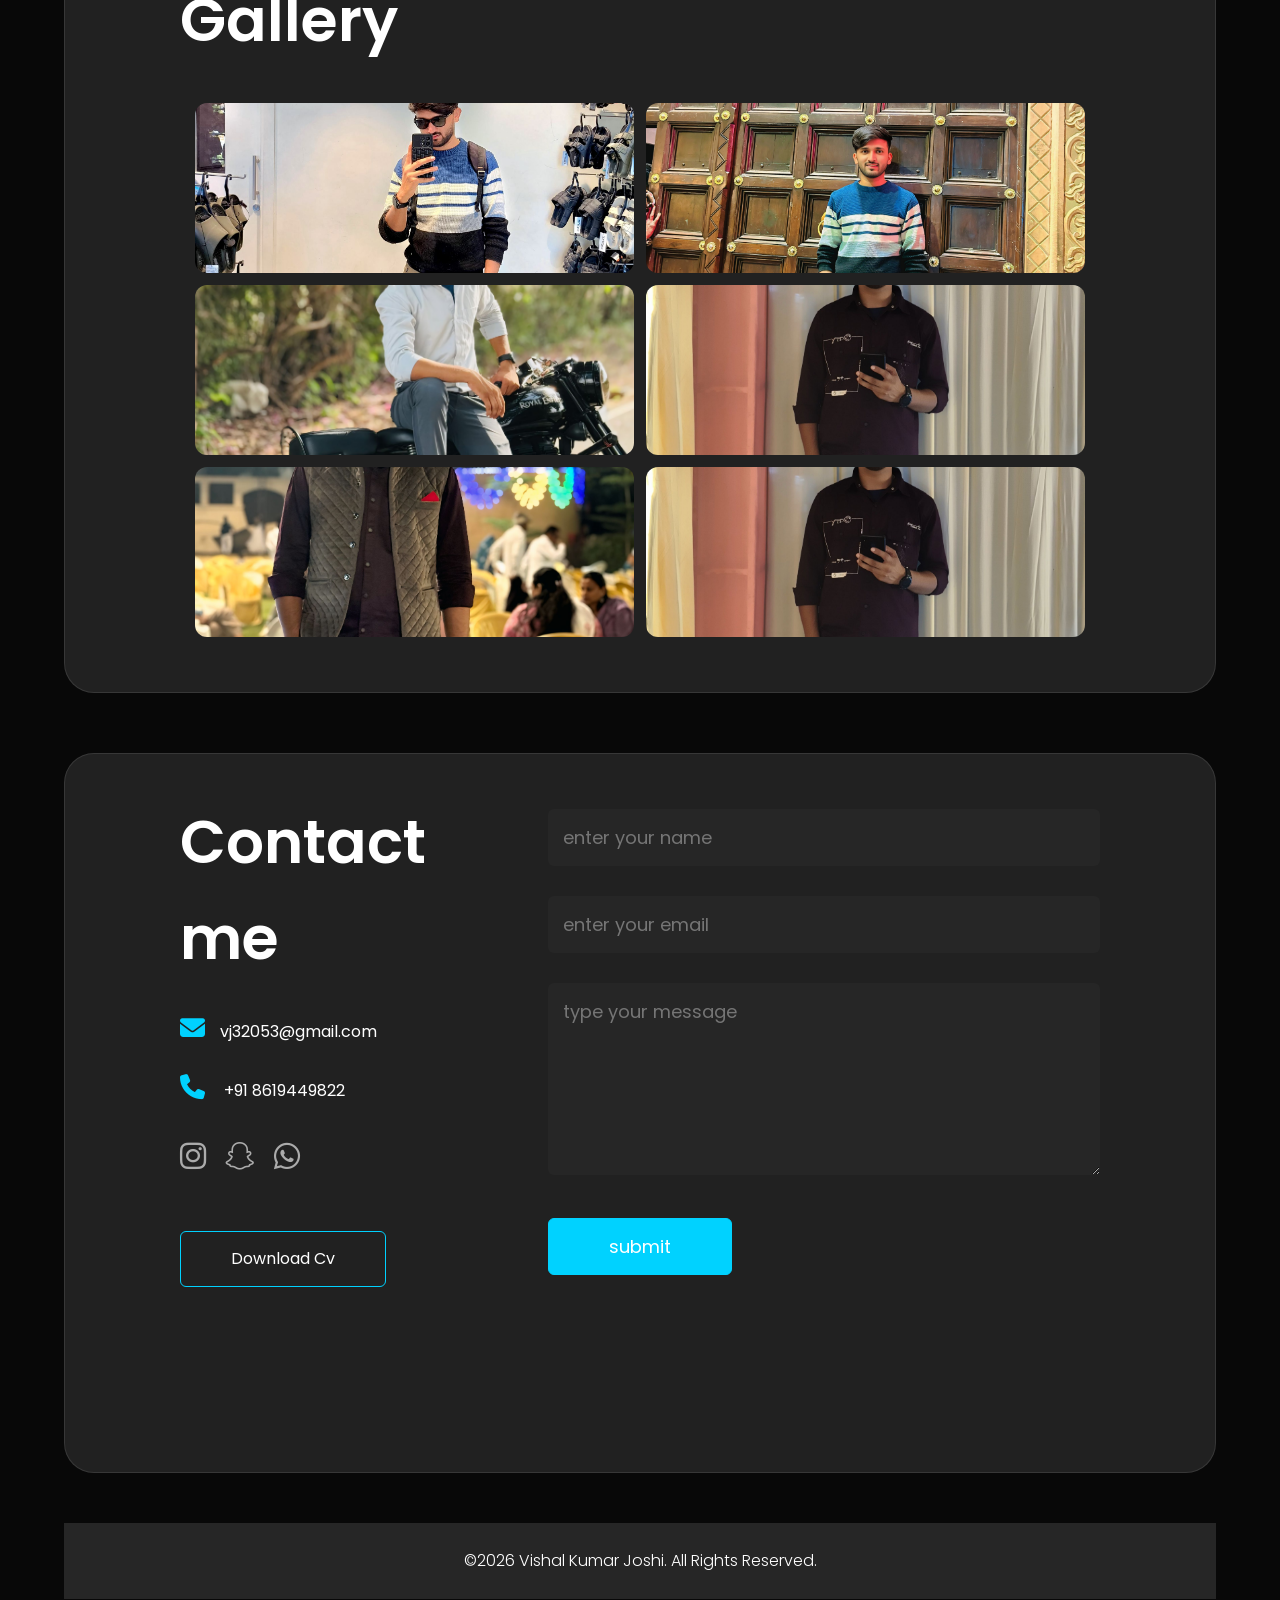
==== commit bc16cbce: "Update index.html" ====
--- a/index.html
+++ b/index.html
@@ -65,9 +65,9 @@
                     </a>
                 </div>  
         </div>
-        <div class="profile-photo"> 
+        <!-- <div class="profile-photo"> -->
              <img src="assets/vishal.jpg" alt="Vishal Kumar Joshi - Python Developer">
-        </div> 
+        <!-- </div> -->
     </div>
     
     </div>
--- a/style.css
+++ b/style.css
@@ -111,16 +111,21 @@
     display: flex;
 }
 
-.header-content img{
+.header-content .profile-photo {
     position: relative;
-    width: min(52vw, 350px);
-    height: min(52vw, 350px);
+    width: min(25vw, 350px);
+    height: min(25vw, 350px);
     border: 2px solid #fff;
     border-radius: 50%;
     overflow: hidden;
     margin: 7% 120px;
+    width: 100%;
+    height: 100%;
+    object-fit: cover;
+    overflow: hidden;
    
 }
+
 
 /* about section */
 
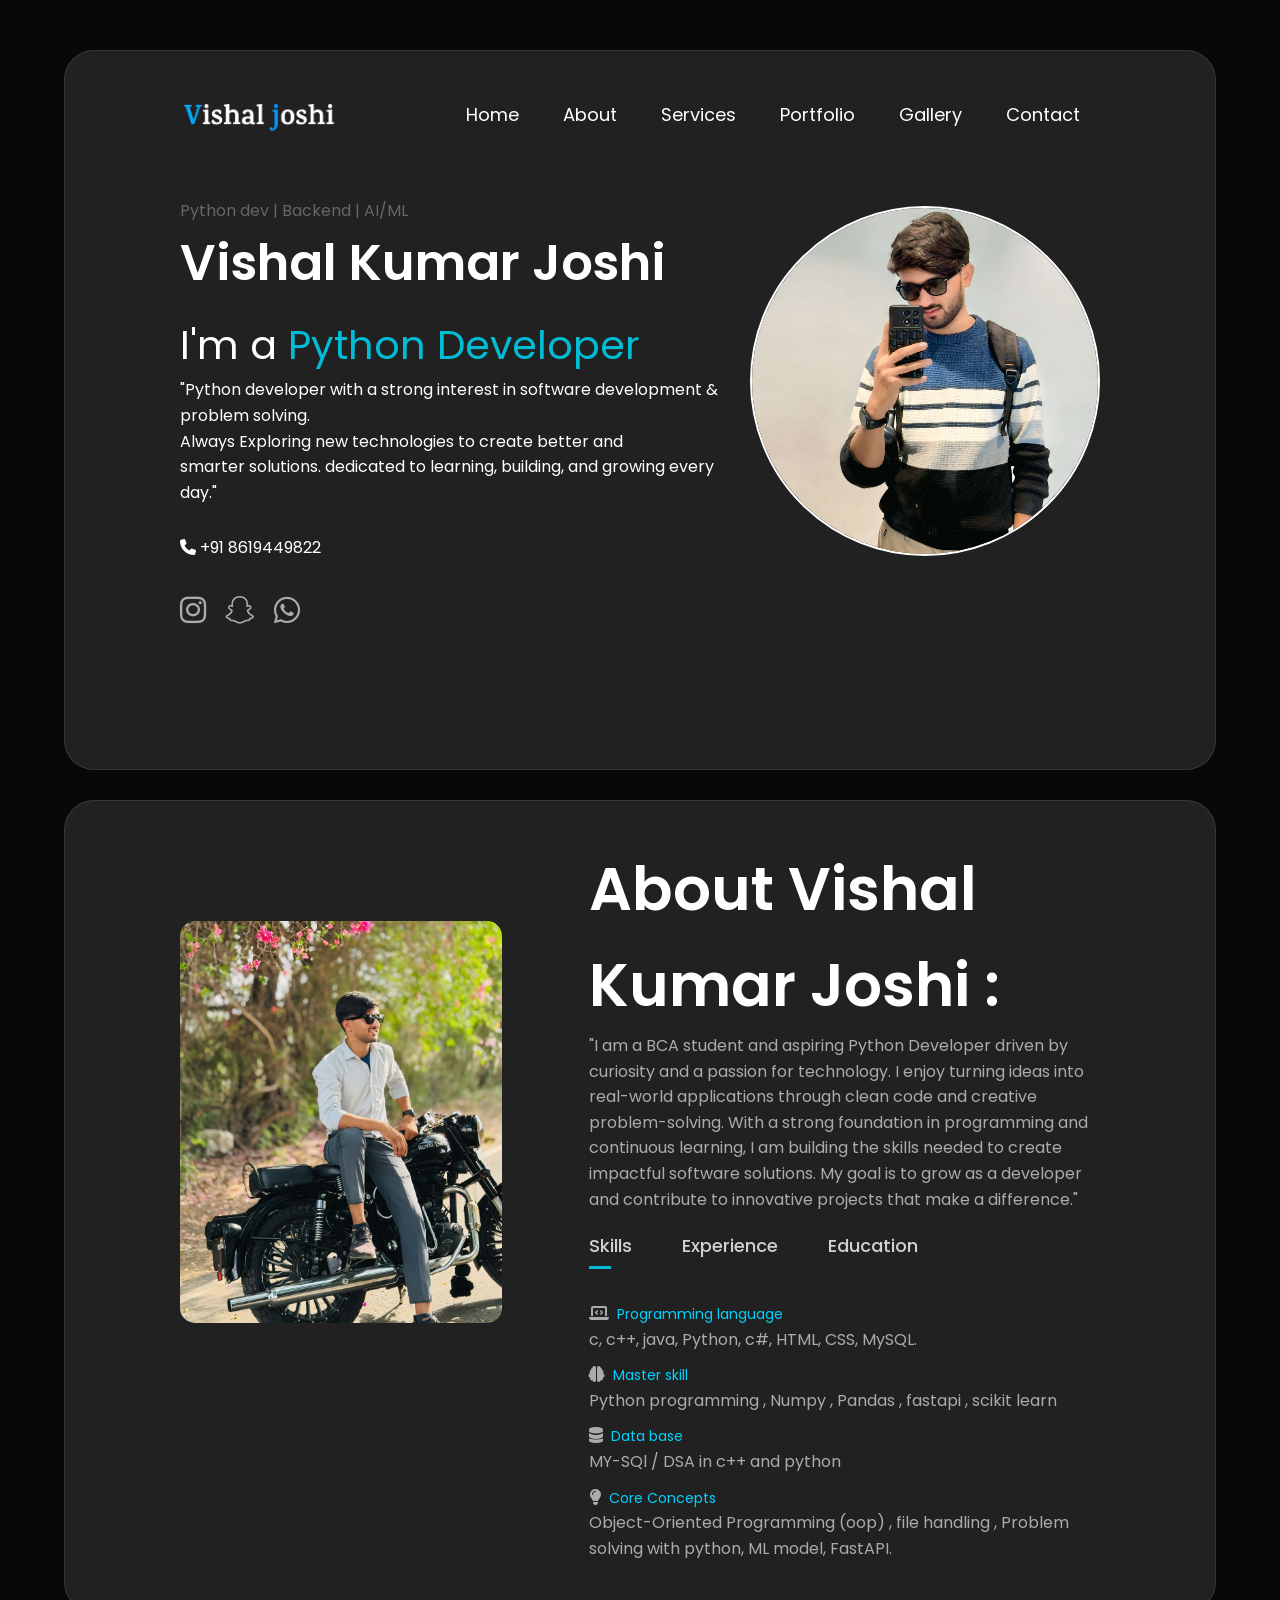
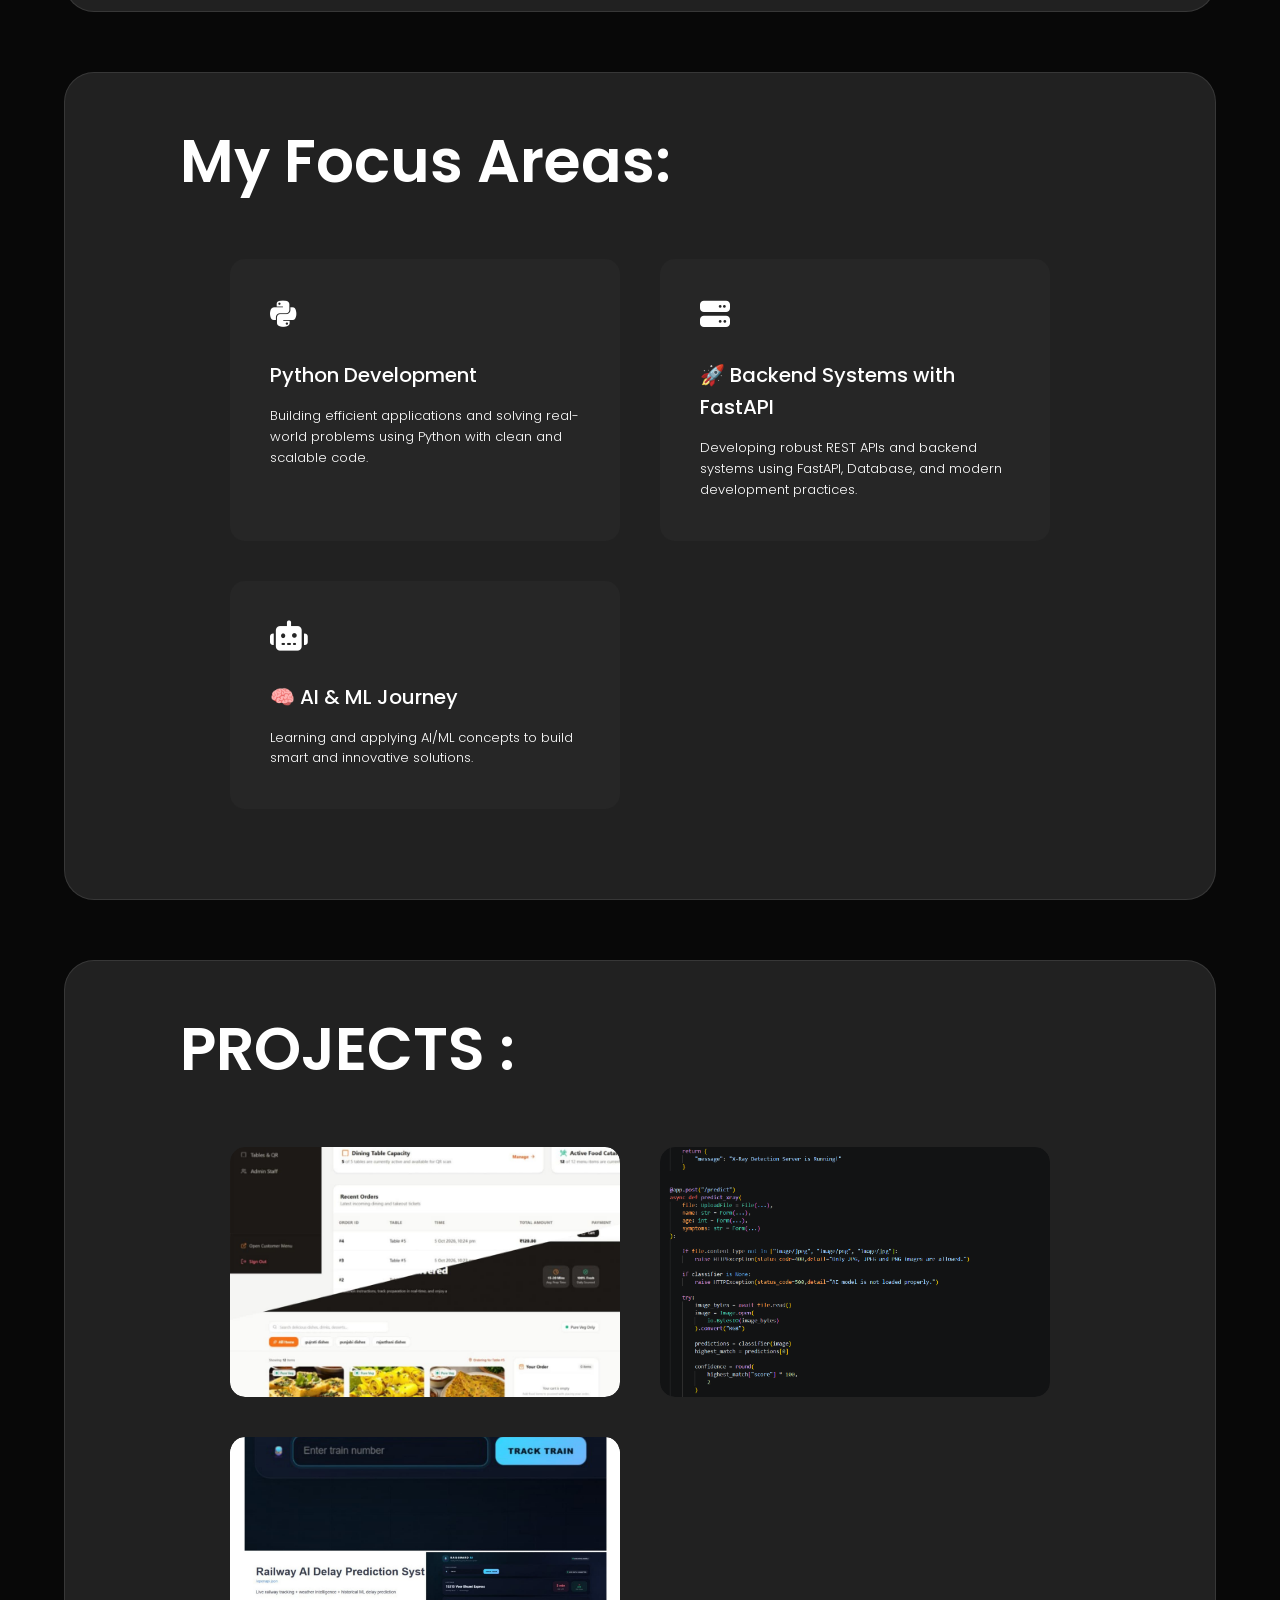
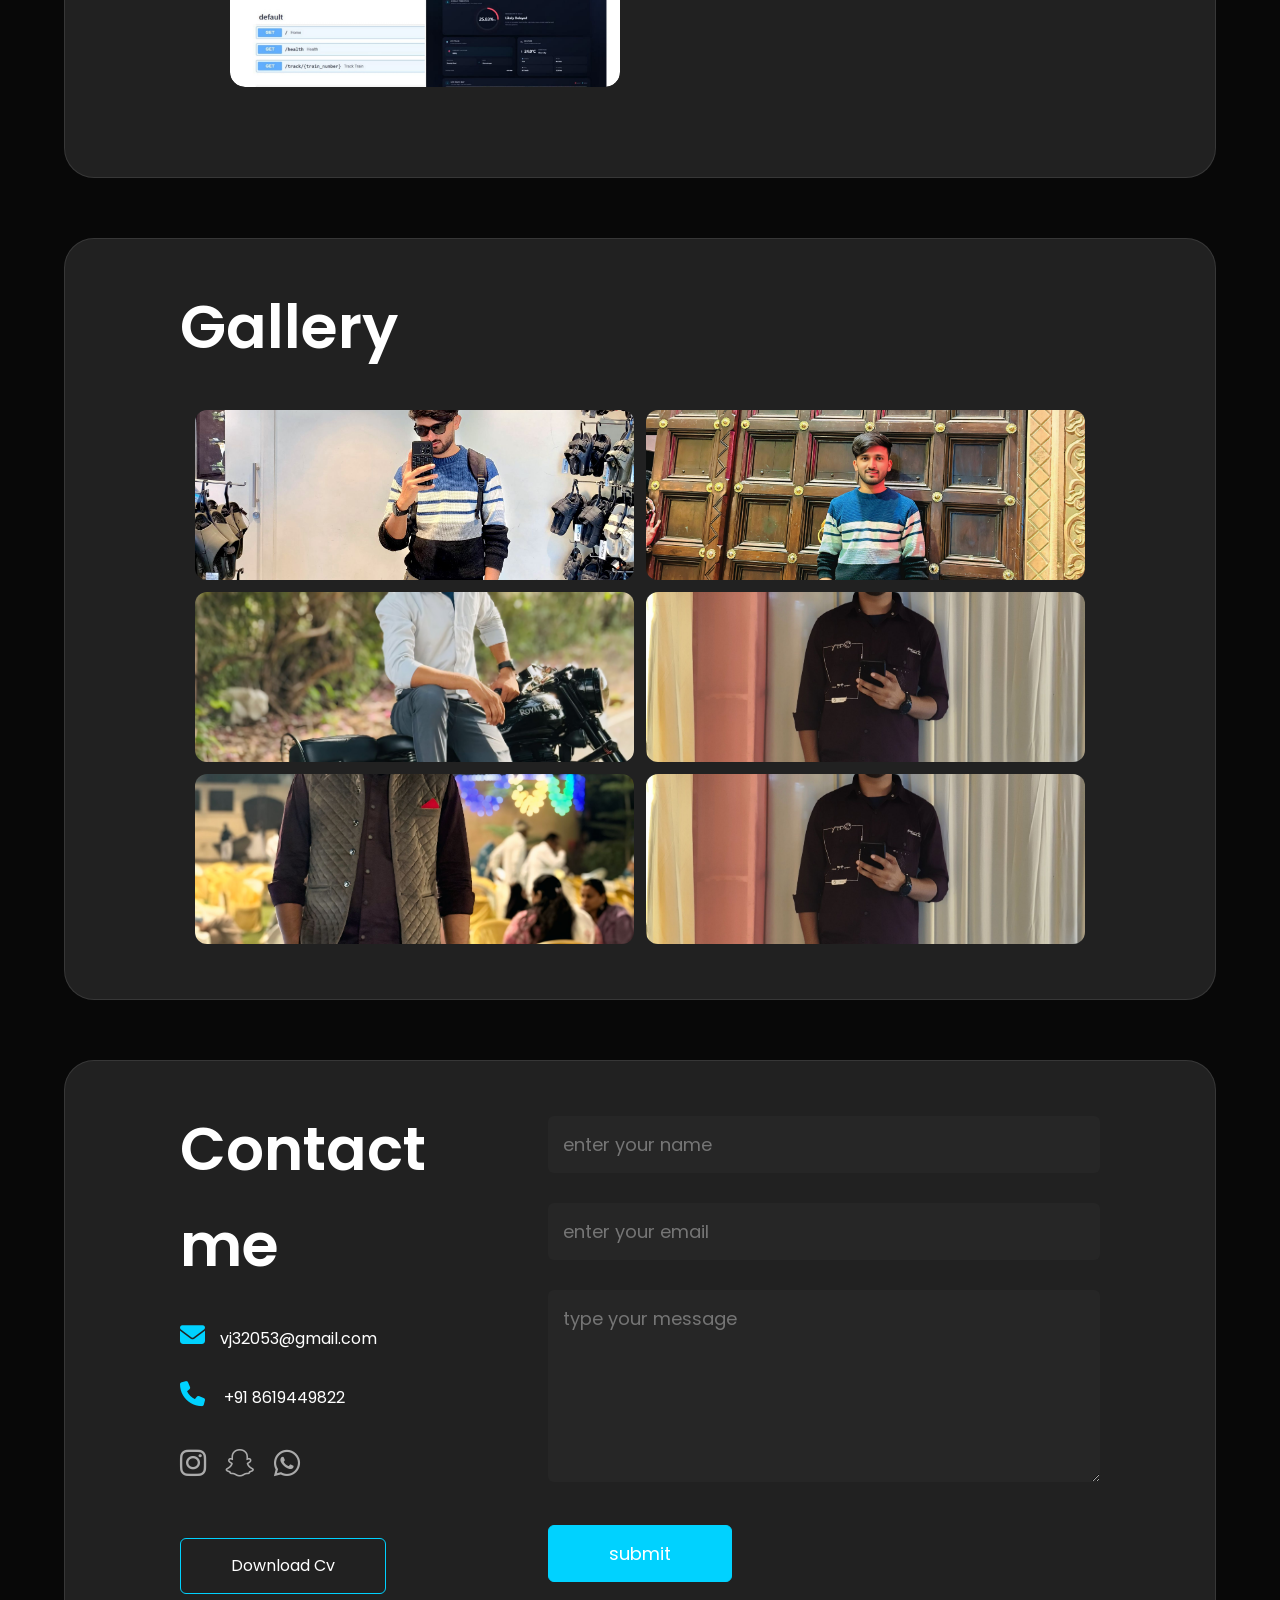
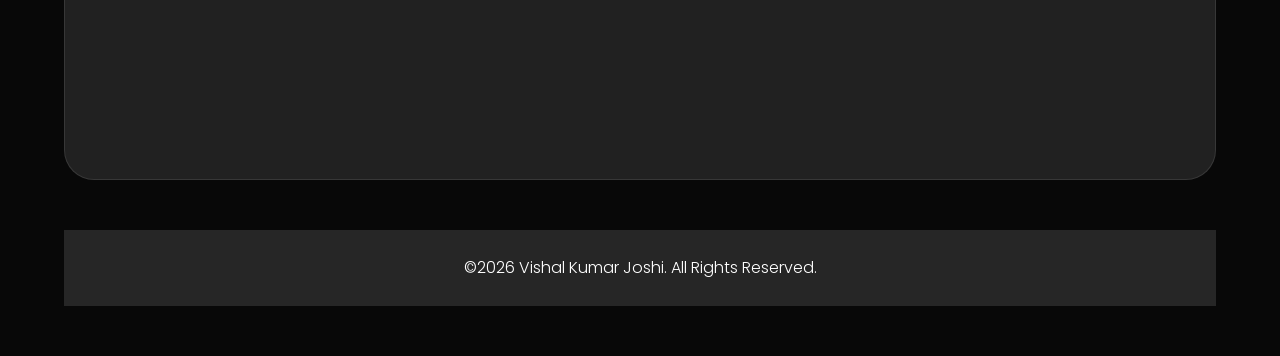
==== commit 268d307f: "Update index.html" ====
--- a/index.html
+++ b/index.html
@@ -65,9 +65,9 @@
                     </a>
                 </div>  
         </div>
-        <!-- <div class="profile-photo"> -->
+        <div class="profile-photo">
              <img src="assets/vishal.jpg" alt="Vishal Kumar Joshi - Python Developer">
-        <!-- </div> -->
+        </div>
     </div>
     
     </div>
--- a/style.css
+++ b/style.css
@@ -111,20 +111,24 @@
     display: flex;
 }
 
-.header-content .profile-photo {
+.header-content .profile-photo{
     position: relative;
-    width: min(25vw, 350px);
-    height: min(25vw, 350px);
+    width: min(52vw, 350px);
+    height: min(52vw, 350px);
     border: 2px solid #fff;
     border-radius: 50%;
     overflow: hidden;
-    margin: 7% 120px;
+    margin: 7% auto;
+    flex-shrink: 0;
+}
+
+.header-content .profile-photo img {
     width: 100%;
     height: 100%;
-    object-fit: cover;
-    overflow: hidden;
-   
-}
+    object-fit: cover; 
+    display: block;
+}
+
 
 
 /* about section */
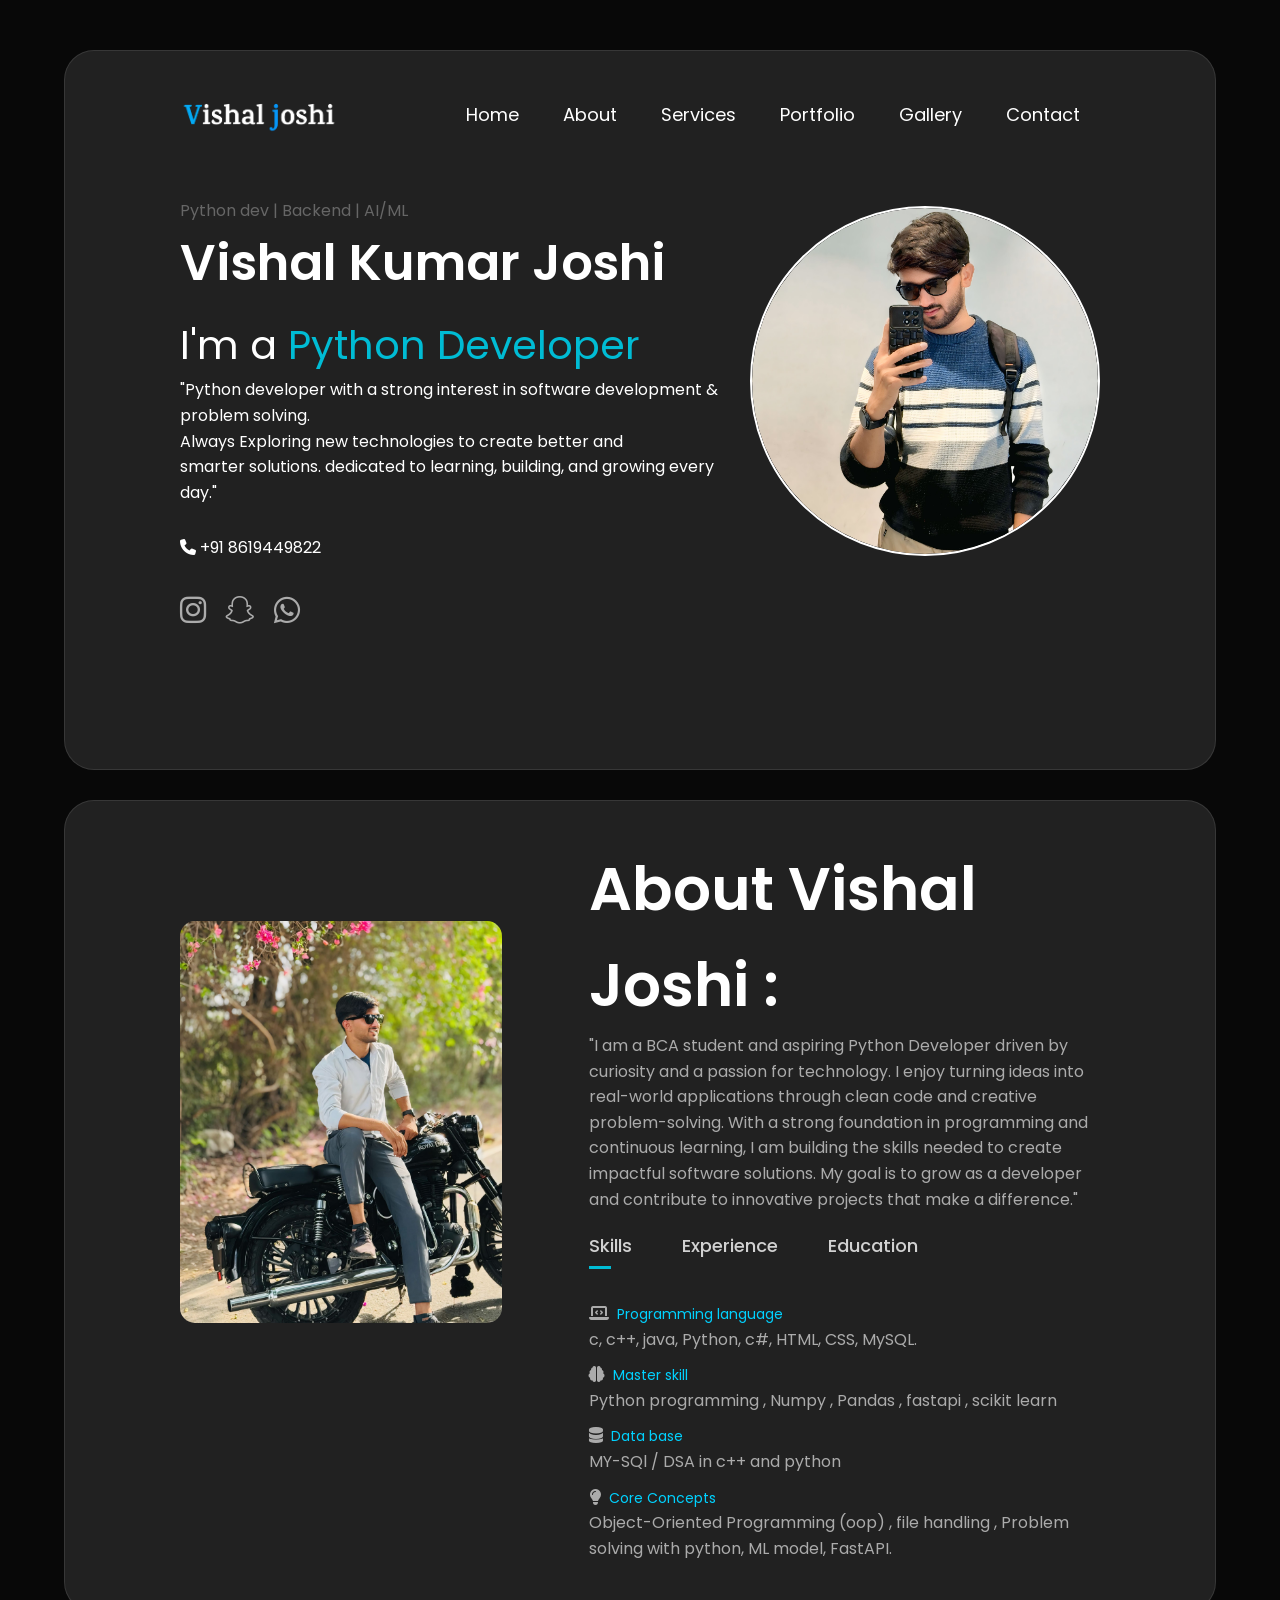
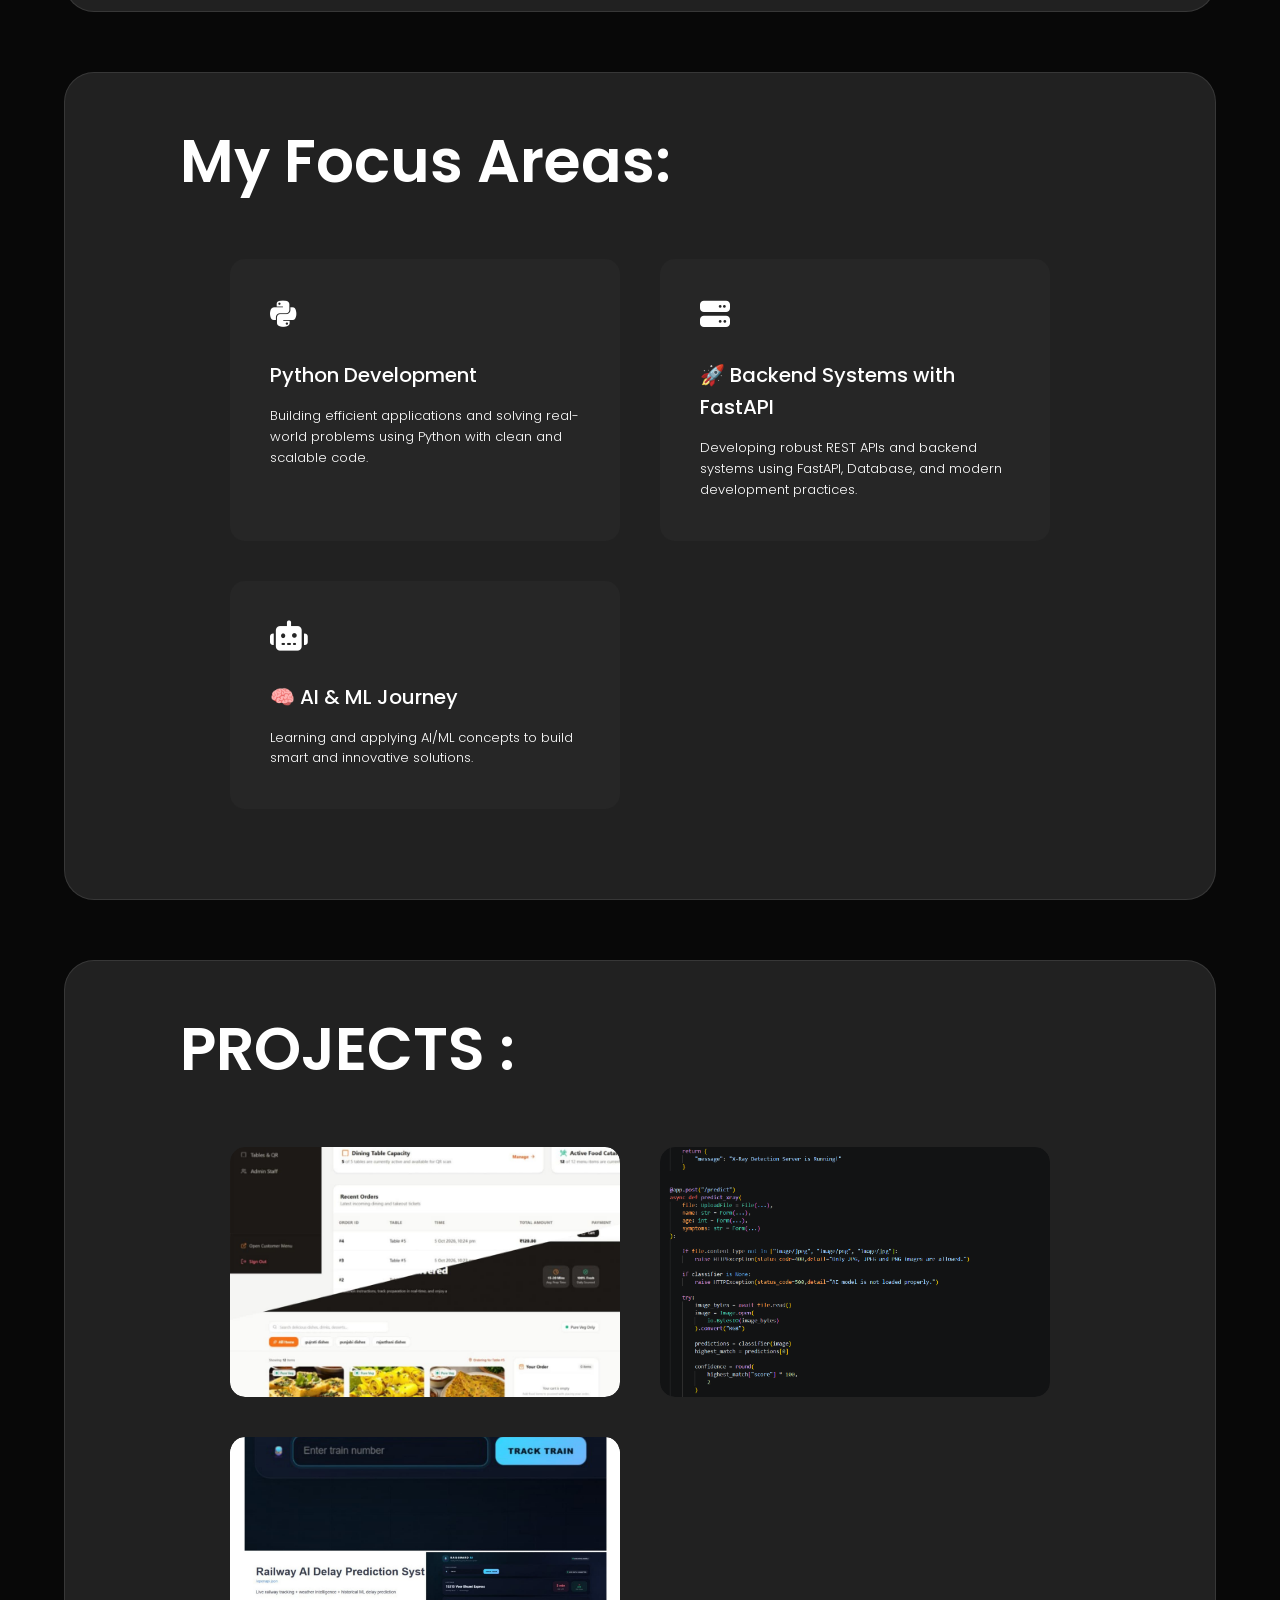
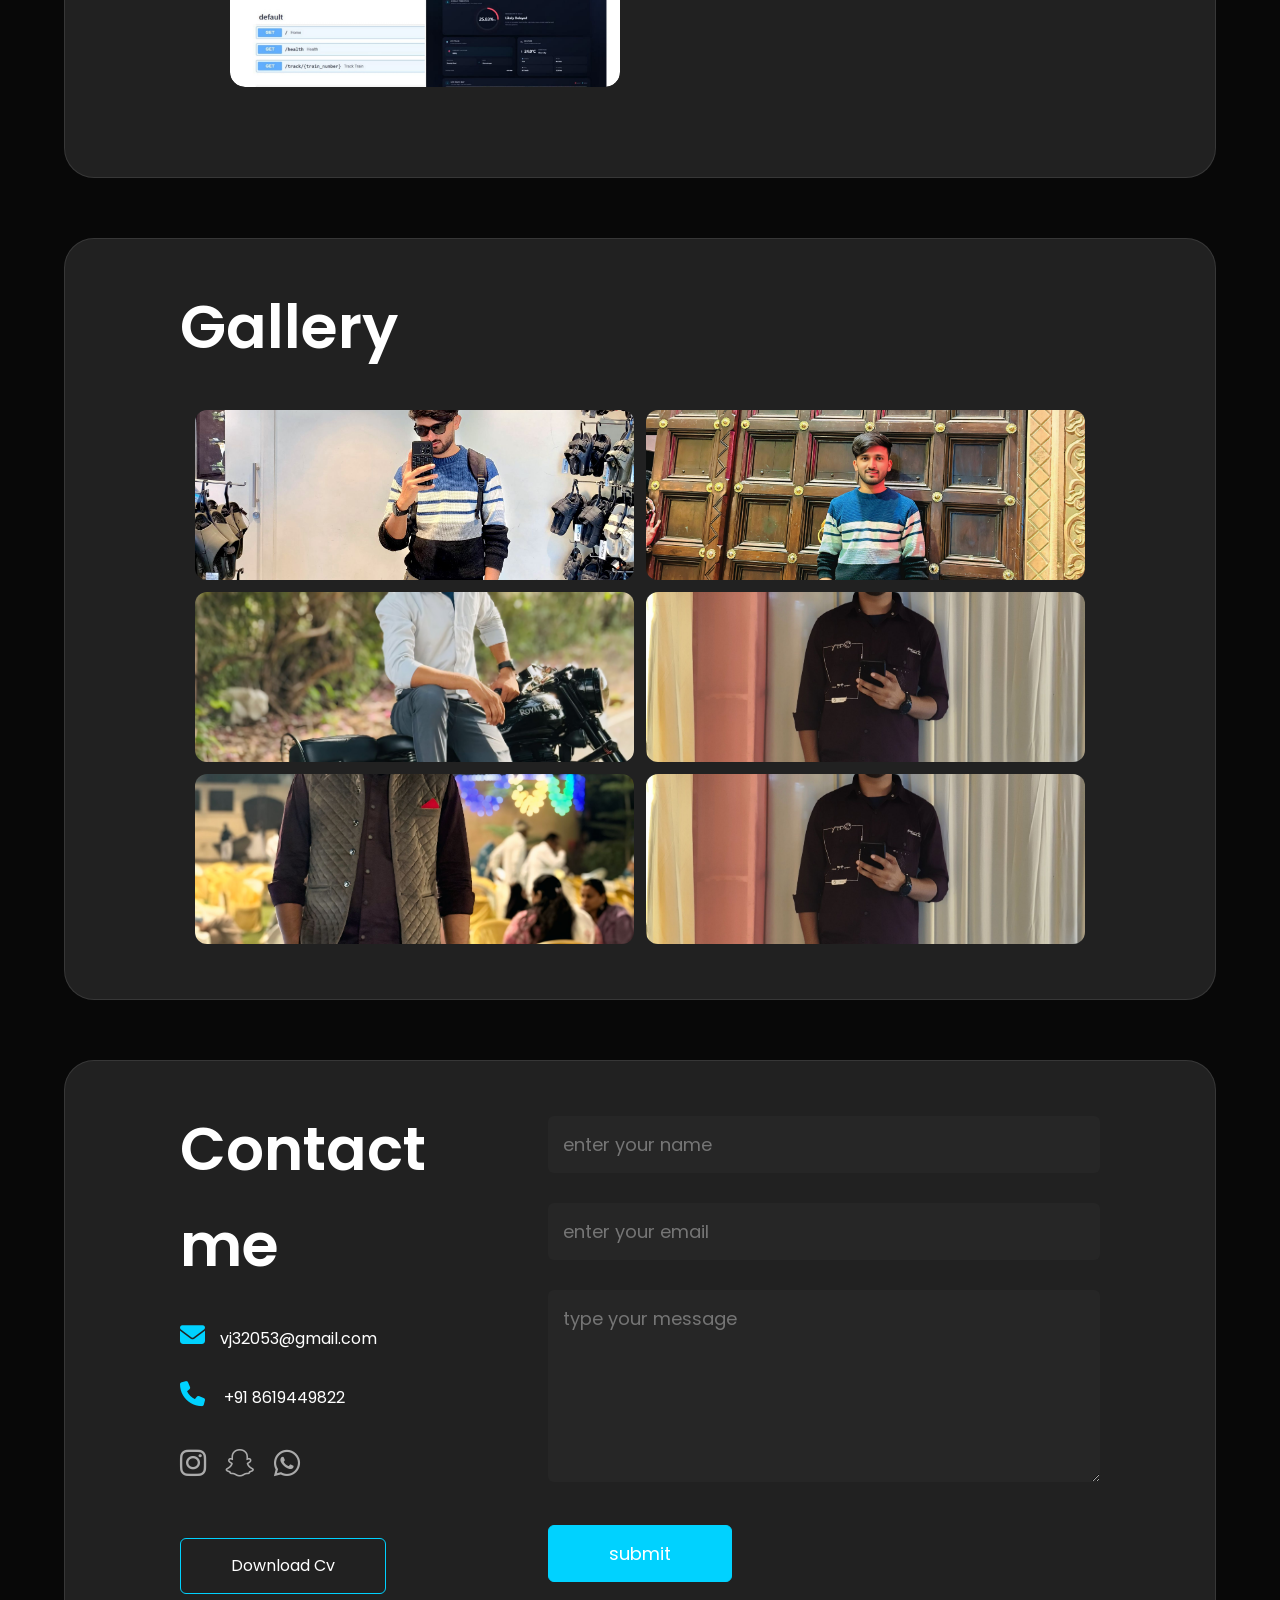
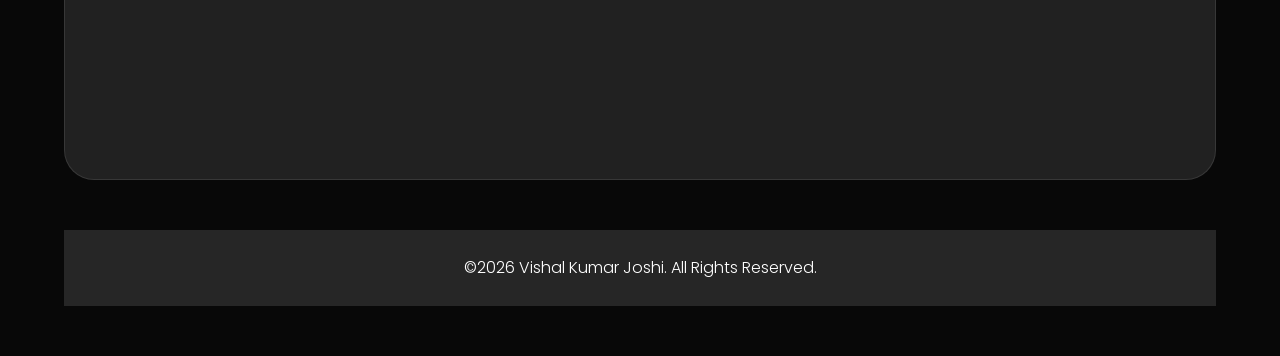
==== commit 6e850a8d: "Update index.html" ====
--- a/index.html
+++ b/index.html
@@ -83,7 +83,7 @@
                 <img src="assets/1749144892959.jpg" alt="Vishal kumar joshi" >
             </div>
             <div class="about-col-2">
-                <h2 class="sub-title">About Vishal Kumar Joshi : </h2>
+                <h2 class="sub-title">About Vishal Joshi : </h2>
                 <p>"I am a BCA student and aspiring Python Developer driven by curiosity and a passion for technology. I enjoy turning ideas into real-world applications through clean code and creative problem-solving. With a strong foundation in programming and continuous learning, I am building the skills needed to create impactful software solutions. My goal is to grow as a developer and contribute to innovative projects that make a difference."</p>
                 <div class="tab-titles">
                             <p class="tab-links active-link" onclick="opentab('skills', this)">Skills</p>
--- a/style.css
+++ b/style.css
@@ -127,8 +127,17 @@
     height: 100%;
     object-fit: cover; 
     display: block;
-}
-
+    border-radius: 50% !important
+}
+
+
+@media (max-width: 768px) {
+    .header-content .profile-photo {
+        width: 250px !important;
+        height: 250px !important;
+        margin: 20px auto !important;
+    }
+}
 
 
 /* about section */
